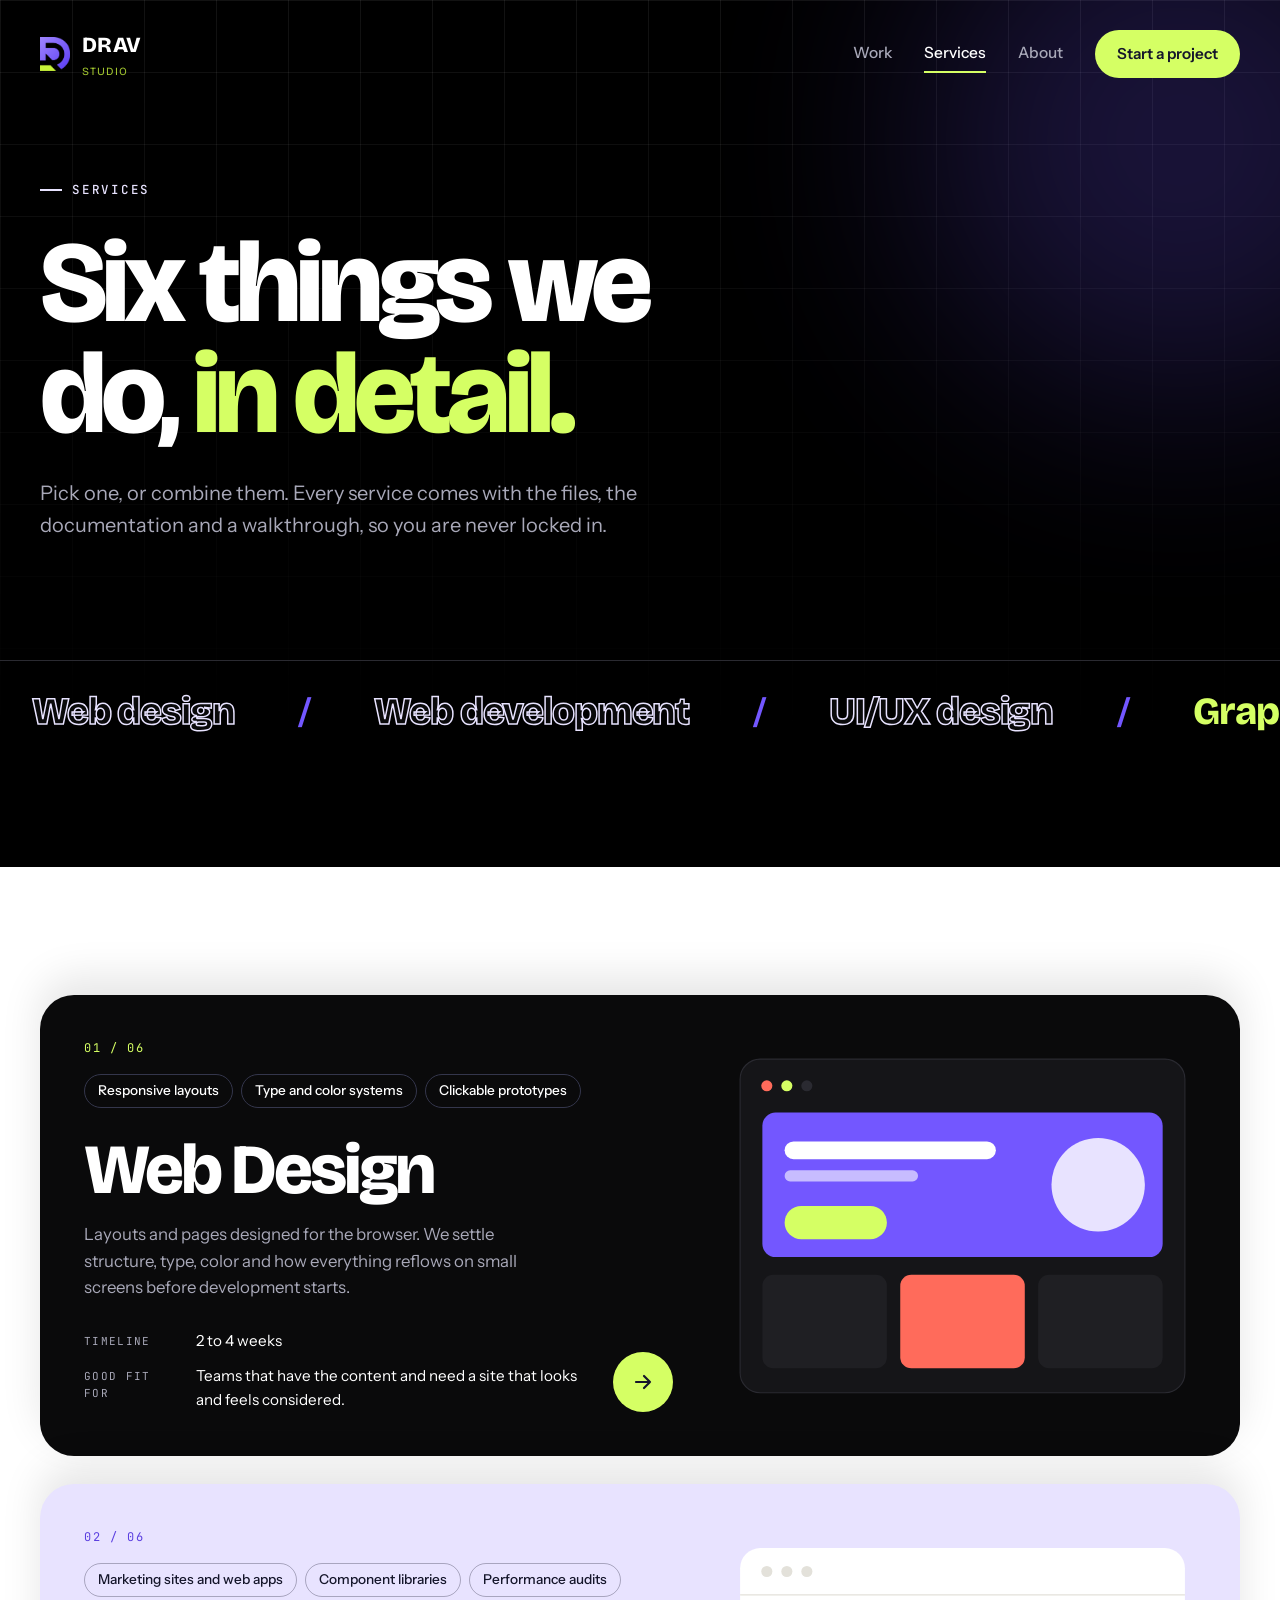
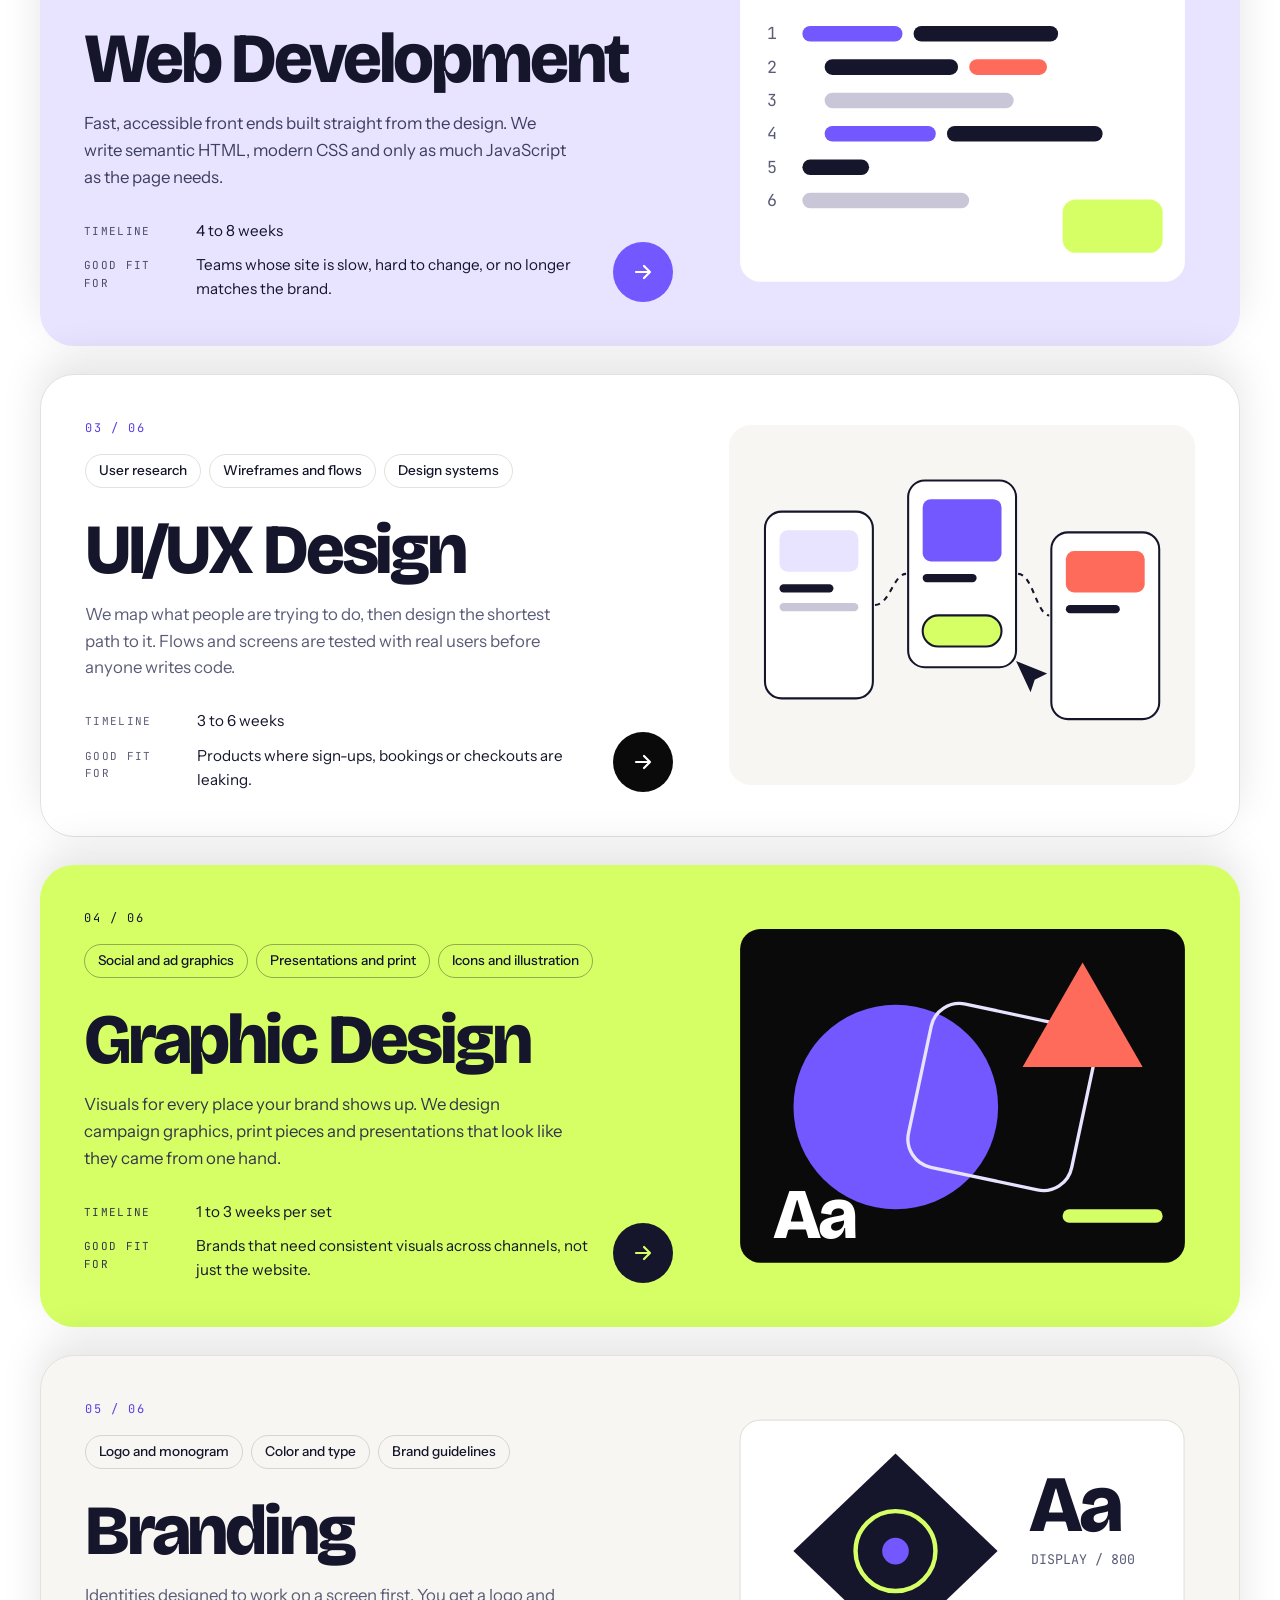
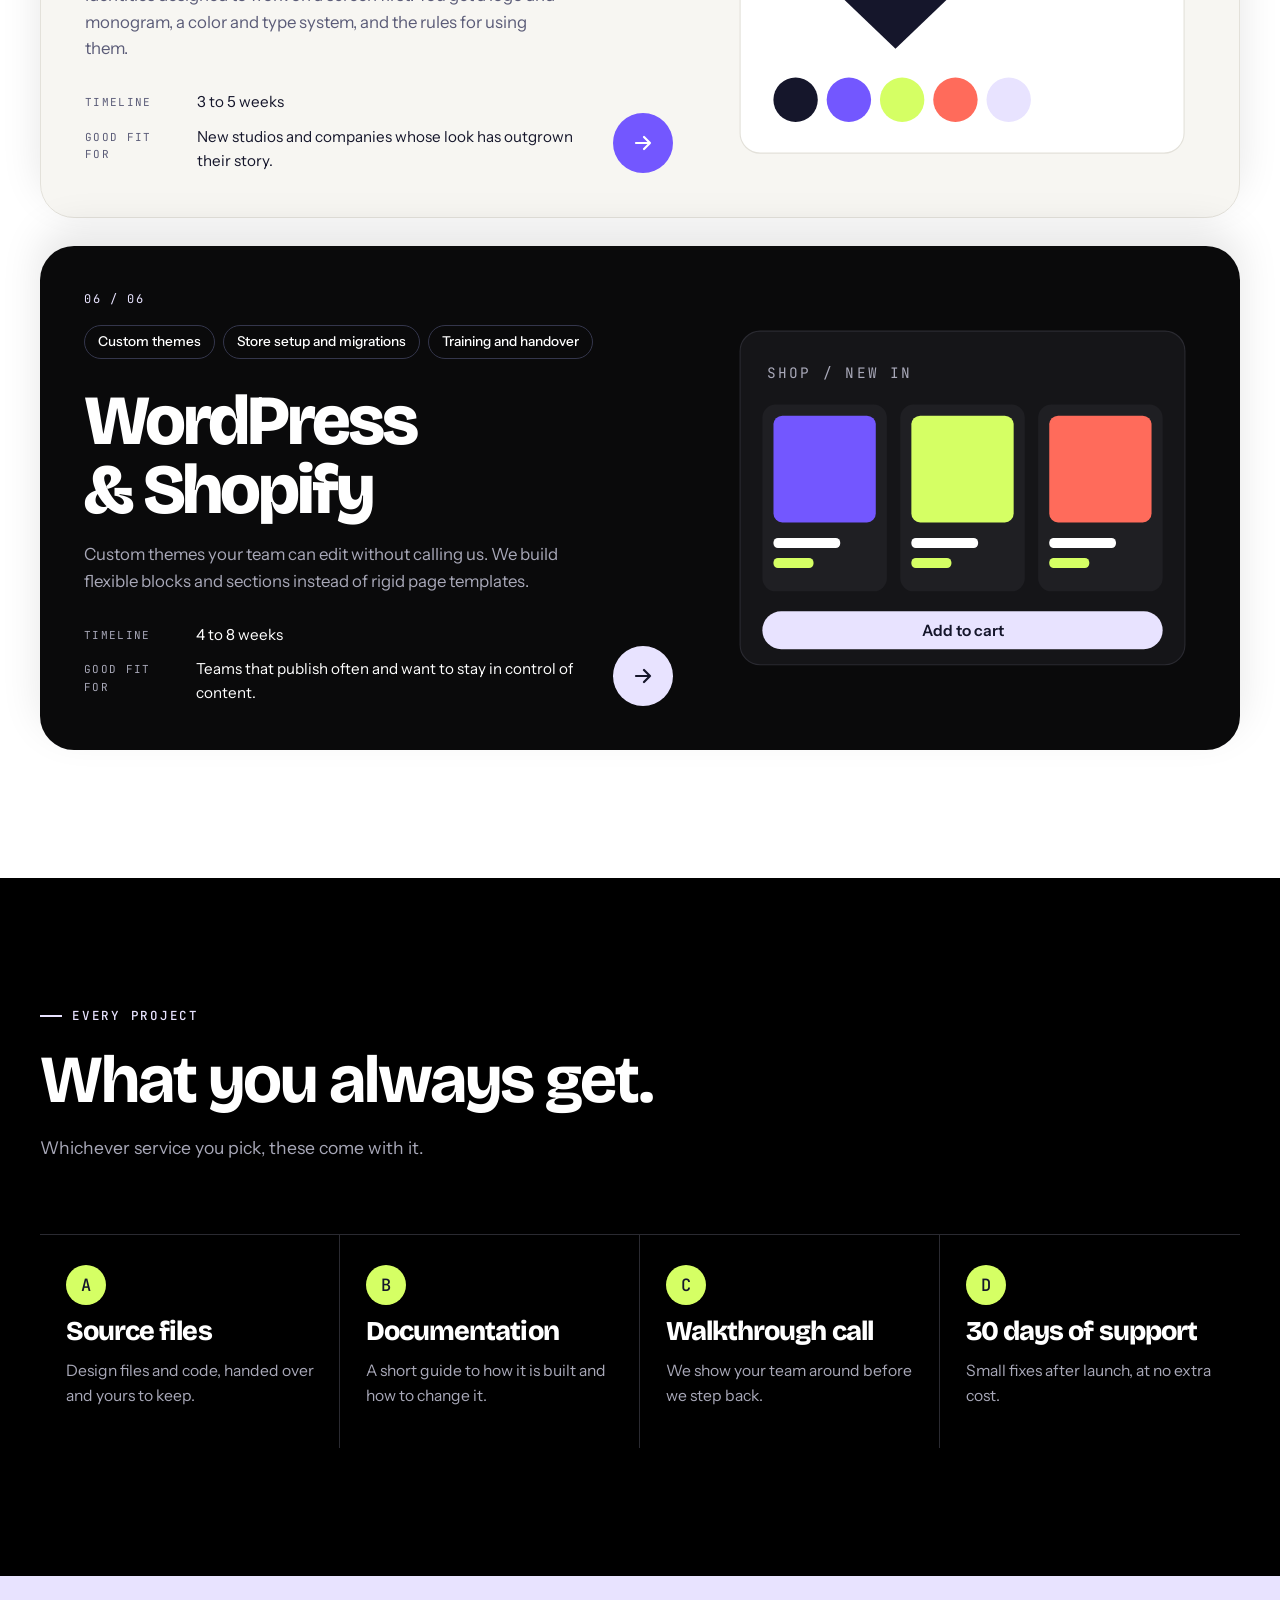
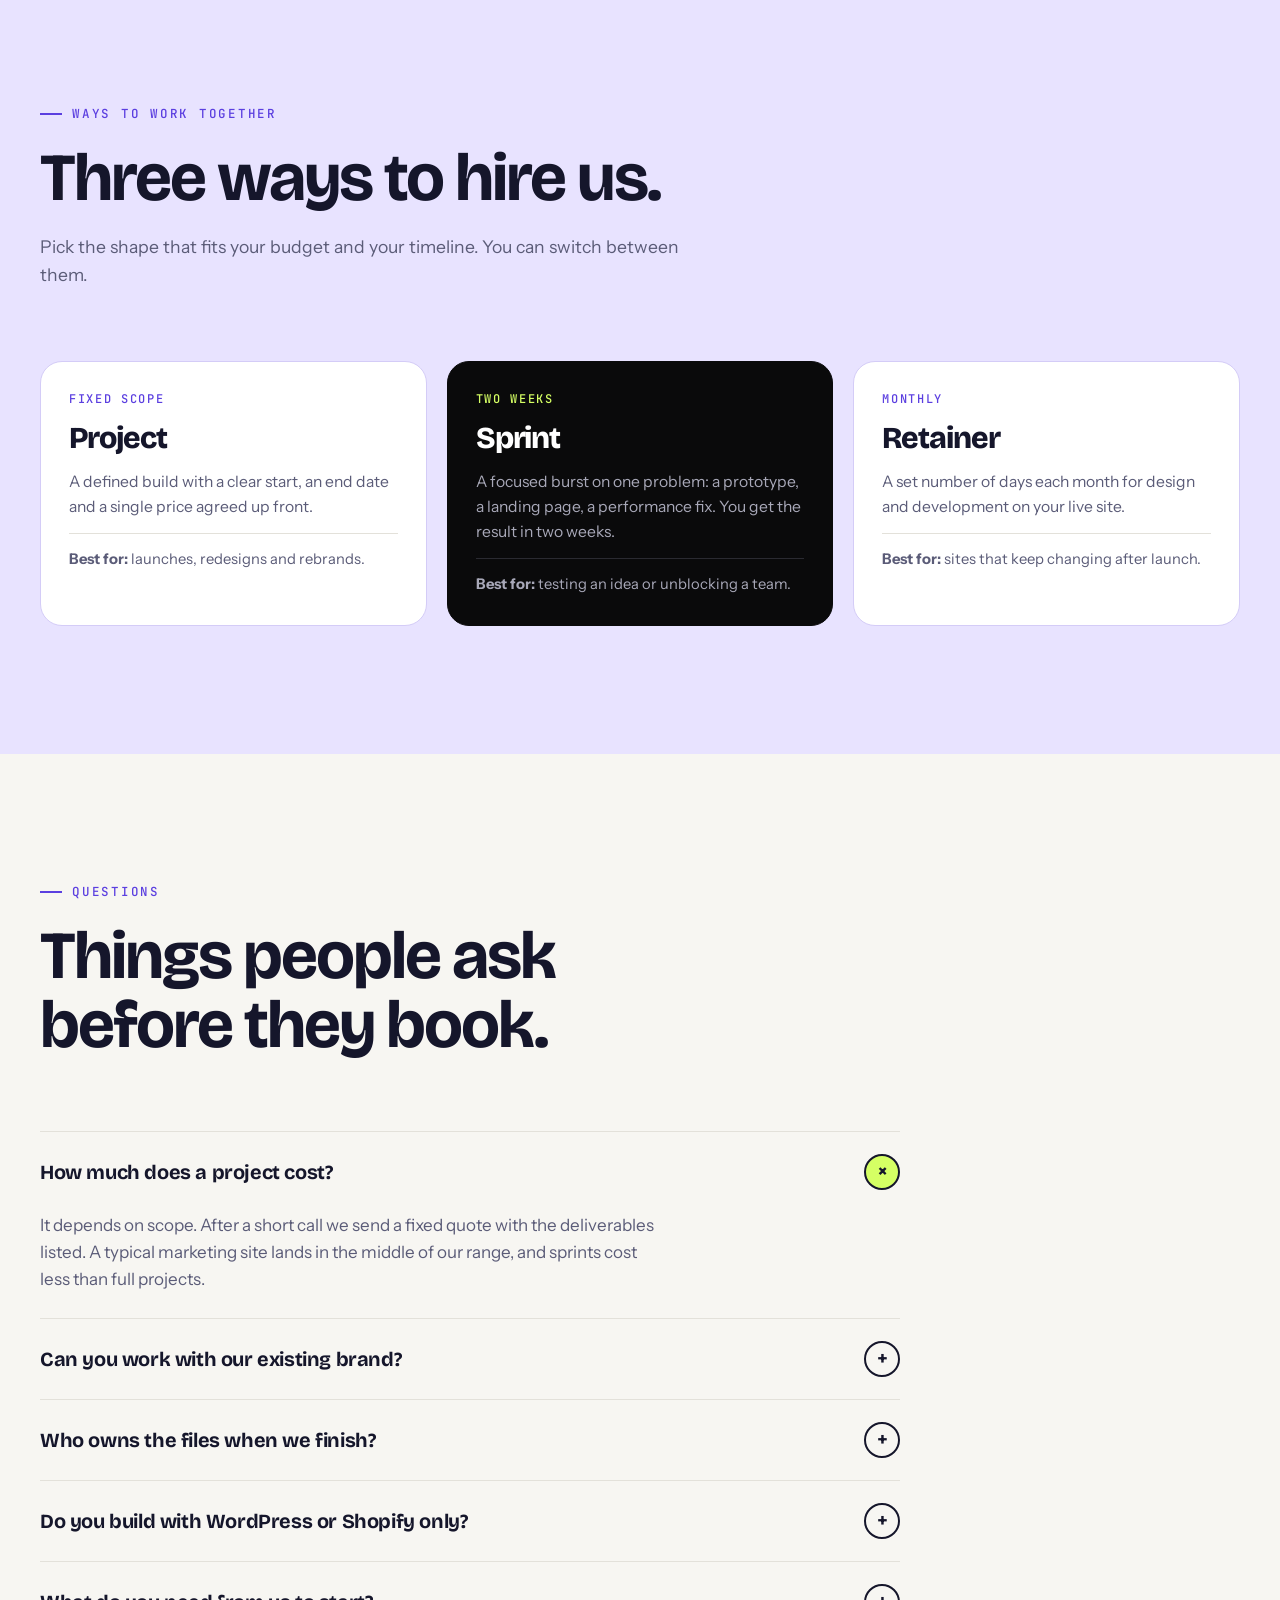
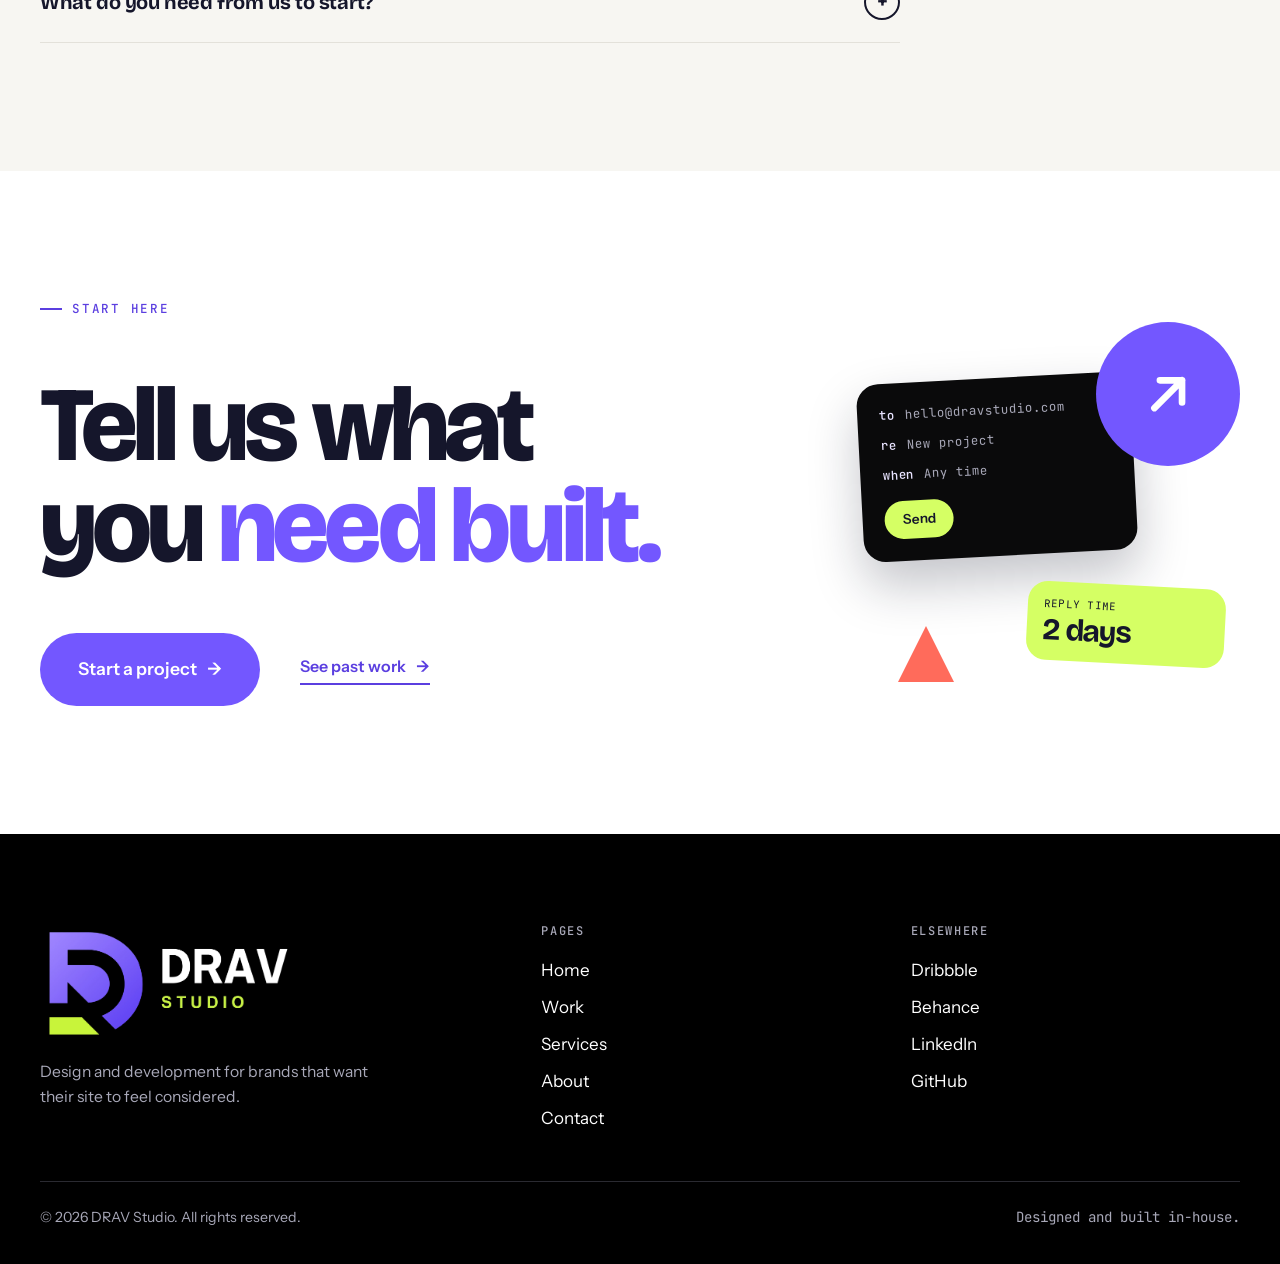
==== services.html @ df27c9cd "Add files via upload" ====
<!doctype html>
<html lang="en">
  <head>
    <meta charset="utf8" />
    <meta
      name="viewport"
      content="width=device-width,initial-scale=1,viewport-fit=cover"
    />
    <meta
      name="title"
      content="DRAV Studio | Web Development, UI/UX & Branding"
    />
    <meta
      name="description"
      content="DRAV Studio creates modern websites, intuitive UI/UX designs, and distinctive brand identities. Design with direction. Built with purpose."
    />
    <meta
      name="keywords"
      content="DRAV Studio, web development, website design, UI UX design, branding, web design studio, digital agency India, WordPress development, Shopify development"
    />
    <meta name="author" content="DRAV Studio" />
    <meta name="robots" content="index, follow" />
    <meta name="language" content="English" />
    <meta property="og:type" content="website" />
    <meta property="og:site_name" content="DRAV Studio" />
    <meta property="og:title" content="DRAV Studio | Design with Direction" />
    <meta
      property="og:description"
      content="We build modern digital experiences through web development, UI/UX design, and branding."
    />
    <title>DRAV Studio Services</title>
    <link rel="preconnect" href="https://fonts.googleapis.com" />
    <link rel="preconnect" href="https://fonts.gstatic.com" crossorigin />
    <link
      rel="stylesheet"
      href="https://fonts.googleapis.com/css2?family=Bricolage+Grotesque:opsz,wght@12..96,500..800&family=Instrument+Sans:wght@400;500;600&family=JetBrains+Mono:wght@400;500&display=swap"
    />
    <link rel="stylesheet" href="assets/css/base.css" />
    <link rel="stylesheet" href="assets/css/services.css" />
    <script src="assets/js/boot.js"></script>
  </head>
  <body>
    <header class="band hero page-hero theme-dark" id="top">
      <div class="wrap">
        <nav class="nav" aria-label="Main">
             <a class="wordmark" href="index.html" aria-label="DRAV Studio home">
           <img src="assets/images/drav-logo-main.webp" alt="logo" class="header-logo">
            <span>DRAV <small>Studio</small></span>
          </a>
          <button
            class="menu-btn"
            type="button"
            aria-expanded="false"
            aria-controls="navlinks"
            aria-label="Menu"
          >
            <span></span><span></span>
          </button>
          <div class="nav-links" id="navlinks">
            <a href="work.html">Work</a>
            <a href="services.html" aria-current="page">Services</a>
            <a href="about.html">About</a>
            <a class="btn btn-lime btn-sm" href="contact.html"
              >Start a project</a
            >
          </div>
        </nav>

        <div class="ph-grid">
          <span class="eyebrow">Services</span>
          <h1 class="display">Six things we do, <em>in detail.</em></h1>
          <p class="lead">
            Pick one, or combine them. Every service comes with the files, the
            documentation and a walkthrough, so you are never locked in.
          </p>
        </div>
      </div>
      <div class="marquee" aria-hidden="true">
        <div class="marquee-track">
          <span>Web design</span><span class="sl">/</span
          ><span>Web development</span><span class="sl">/</span
          ><span>UI/UX design</span><span class="sl">/</span
          ><span class="f">Graphic design</span><span class="sl">/</span
          ><span>Branding</span><span class="sl">/</span
          ><span>WordPress &amp; Shopify</span><span class="sl">/</span
          ><span>Web design</span><span class="sl">/</span
          ><span>Web development</span><span class="sl">/</span
          ><span>UI/UX design</span><span class="sl">/</span
          ><span class="f">Graphic design</span><span class="sl">/</span
          ><span>Branding</span><span class="sl">/</span
          ><span>WordPress &amp; Shopify</span><span class="sl">/</span
          ><span>Web design</span><span class="sl">/</span
          ><span>Web development</span><span class="sl">/</span
          ><span>UI/UX design</span><span class="sl">/</span
          ><span class="f">Graphic design</span><span class="sl">/</span
          ><span>Branding</span><span class="sl">/</span
          ><span>WordPress &amp; Shopify</span><span class="sl">/</span
          ><span>Web design</span><span class="sl">/</span
          ><span>Web development</span><span class="sl">/</span
          ><span>UI/UX design</span><span class="sl">/</span
          ><span class="f">Graphic design</span><span class="sl">/</span
          ><span>Branding</span><span class="sl">/</span
          ><span>WordPress &amp; Shopify</span><span class="sl">/</span>
        </div>
      </div>
    </header>

    <main>
      <section class="band theme-white" aria-label="Services in detail">
        <div class="wrap">
          <div class="st-wrap">
            <article class="st st-1" id="s1">
              <div class="st-text">
                <div class="st-top">
                  <span class="st-n mono">01 / 06</span>
                  <ul class="st-chips">
                    <li>Responsive layouts</li>
                    <li>Type and color systems</li>
                    <li>Clickable prototypes</li>
                  </ul>
                </div>
                <div class="st-mid">
                  <h2 class="display">Web Design</h2>
                  <p class="st-desc">
                    Layouts and pages designed for the browser. We settle
                    structure, type, color and how everything reflows on small
                    screens before development starts.
                  </p>
                </div>
                <div class="st-bot">
                  <dl class="st-meta">
                    <div>
                      <dt class="mono">Timeline</dt>
                      <dd>2 to 4 weeks</dd>
                    </div>
                    <div>
                      <dt class="mono">Good fit for</dt>
                      <dd>
                        Teams that have the content and need a site that looks
                        and feels considered.
                      </dd>
                    </div>
                  </dl>
                  <a
                    class="st-go"
                    href="contact.html"
                    aria-label="Discuss Web Design"
                    ><svg
                      viewBox="0 0 24 24"
                      fill="none"
                      stroke="currentColor"
                      stroke-width="2.2"
                      stroke-linecap="round"
                      stroke-linejoin="round"
                      aria-hidden="true"
                    >
                      <path d="M5 12h14M13 6l6 6-6 6" /></svg></a>
                </div>
              </div>
              <div class="st-vis">
                <svg viewBox="0 0 420 320" aria-hidden="true">
                  <rect
                    x="10"
                    y="10"
                    width="400"
                    height="300"
                    rx="18"
                    fill="#151518"
                    stroke="#2A2A31"
                  />
                  <circle cx="34" cy="34" r="5" fill="#FF6B5B" />
                  <circle cx="52" cy="34" r="5" fill="#D5FF64" />
                  <circle cx="70" cy="34" r="5" fill="#2A2A31" />
                  <rect
                    x="30"
                    y="58"
                    width="360"
                    height="130"
                    rx="12"
                    fill="#7357FF"
                  />
                  <rect
                    x="50"
                    y="84"
                    width="190"
                    height="16"
                    rx="8"
                    fill="#FFFFFF"
                  />
                  <rect
                    x="50"
                    y="110"
                    width="120"
                    height="10"
                    rx="5"
                    fill="#FFFFFF"
                    opacity=".6"
                  />
                  <rect
                    x="50"
                    y="142"
                    width="92"
                    height="30"
                    rx="15"
                    fill="#D5FF64"
                  />
                  <circle cx="332" cy="123" r="42" fill="#E8E3FF" />
                  <rect
                    x="30"
                    y="204"
                    width="112"
                    height="84"
                    rx="10"
                    fill="#1F1F23"
                  />
                  <rect
                    x="154"
                    y="204"
                    width="112"
                    height="84"
                    rx="10"
                    fill="#FF6B5B"
                  />
                  <rect
                    x="278"
                    y="204"
                    width="112"
                    height="84"
                    rx="10"
                    fill="#1F1F23"
                  />
                </svg>
              </div>
            </article>
            <article class="st st-2" id="s2">
              <div class="st-text">
                <div class="st-top">
                  <span class="st-n mono">02 / 06</span>
                  <ul class="st-chips">
                    <li>Marketing sites and web apps</li>
                    <li>Component libraries</li>
                    <li>Performance audits</li>
                  </ul>
                </div>
                <div class="st-mid">
                  <h2 class="display">Web Development</h2>
                  <p class="st-desc">
                    Fast, accessible front ends built straight from the design.
                    We write semantic HTML, modern CSS and only as much
                    JavaScript as the page needs.
                  </p>
                </div>
                <div class="st-bot">
                  <dl class="st-meta">
                    <div>
                      <dt class="mono">Timeline</dt>
                      <dd>4 to 8 weeks</dd>
                    </div>
                    <div>
                      <dt class="mono">Good fit for</dt>
                      <dd>
                        Teams whose site is slow, hard to change, or no longer
                        matches the brand.
                      </dd>
                    </div>
                  </dl>
                  <a
                    class="st-go"
                    href="contact.html"
                    aria-label="Discuss Web Development"
                    ><svg
                      viewBox="0 0 24 24"
                      fill="none"
                      stroke="currentColor"
                      stroke-width="2.2"
                      stroke-linecap="round"
                      stroke-linejoin="round"
                      aria-hidden="true"
                    >
                      <path d="M5 12h14M13 6l6 6-6 6" /></svg></a>
                </div>
              </div>
              <div class="st-vis">
                <svg viewBox="0 0 420 320" aria-hidden="true">
                  <rect
                    x="10"
                    y="10"
                    width="400"
                    height="300"
                    rx="18"
                    fill="#FFFFFF"
                  />
                  <path d="M10 52h400" stroke="#E3E1DA" />
                  <circle cx="34" cy="31" r="5" fill="#E3E1DA" />
                  <circle cx="52" cy="31" r="5" fill="#E3E1DA" />
                  <circle cx="70" cy="31" r="5" fill="#E3E1DA" />
                  <g
                    font-family="JetBrains Mono, monospace"
                    font-size="15"
                    fill="#5B5C78"
                  >
                    <text x="34" y="92">1</text>
                    <text x="34" y="122">2</text>
                    <text x="34" y="152">3</text>
                    <text x="34" y="182">4</text>
                    <text x="34" y="212">5</text>
                    <text x="34" y="242">6</text>
                  </g>
                  <rect
                    x="66"
                    y="80"
                    width="90"
                    height="14"
                    rx="7"
                    fill="#7357FF"
                  />
                  <rect
                    x="166"
                    y="80"
                    width="130"
                    height="14"
                    rx="7"
                    fill="#15162B"
                  />
                  <rect
                    x="86"
                    y="110"
                    width="120"
                    height="14"
                    rx="7"
                    fill="#15162B"
                  />
                  <rect
                    x="216"
                    y="110"
                    width="70"
                    height="14"
                    rx="7"
                    fill="#FF6B5B"
                  />
                  <rect
                    x="86"
                    y="140"
                    width="170"
                    height="14"
                    rx="7"
                    fill="#C9C6D8"
                  />
                  <rect
                    x="86"
                    y="170"
                    width="100"
                    height="14"
                    rx="7"
                    fill="#7357FF"
                  />
                  <rect
                    x="196"
                    y="170"
                    width="140"
                    height="14"
                    rx="7"
                    fill="#15162B"
                  />
                  <rect
                    x="66"
                    y="200"
                    width="60"
                    height="14"
                    rx="7"
                    fill="#15162B"
                  />
                  <rect
                    x="66"
                    y="230"
                    width="150"
                    height="14"
                    rx="7"
                    fill="#C9C6D8"
                  />
                  <rect
                    x="300"
                    y="236"
                    width="90"
                    height="48"
                    rx="12"
                    fill="#D5FF64"
                  />
                </svg>
              </div>
            </article>
            <article class="st st-3" id="s3">
              <div class="st-text">
                <div class="st-top">
                  <span class="st-n mono">03 / 06</span>
                  <ul class="st-chips">
                    <li>User research</li>
                    <li>Wireframes and flows</li>
                    <li>Design systems</li>
                  </ul>
                </div>
                <div class="st-mid">
                  <h2 class="display">UI/UX Design</h2>
                  <p class="st-desc">
                    We map what people are trying to do, then design the
                    shortest path to it. Flows and screens are tested with real
                    users before anyone writes code.
                  </p>
                </div>
                <div class="st-bot">
                  <dl class="st-meta">
                    <div>
                      <dt class="mono">Timeline</dt>
                      <dd>3 to 6 weeks</dd>
                    </div>
                    <div>
                      <dt class="mono">Good fit for</dt>
                      <dd>
                        Products where sign-ups, bookings or checkouts are
                        leaking.
                      </dd>
                    </div>
                  </dl>
                  <a
                    class="st-go"
                    href="contact.html"
                    aria-label="Discuss UI/UX Design"
                    ><svg
                      viewBox="0 0 24 24"
                      fill="none"
                      stroke="currentColor"
                      stroke-width="2.2"
                      stroke-linecap="round"
                      stroke-linejoin="round"
                      aria-hidden="true"
                    >
                      <path d="M5 12h14M13 6l6 6-6 6" /></svg></a>
                </div>
              </div>
              <div class="st-vis">
                <svg viewBox="0 0 420 320" aria-hidden="true">
                  <g fill="#FFFFFF" stroke="#15162B" stroke-width="2">
                    <rect x="20" y="70" width="104" height="180" rx="16" />
                    <rect x="158" y="40" width="104" height="180" rx="16" />
                    <rect x="296" y="90" width="104" height="180" rx="16" />
                  </g>
                  <rect
                    x="34"
                    y="88"
                    width="76"
                    height="40"
                    rx="8"
                    fill="#E8E3FF"
                  />
                  <rect
                    x="34"
                    y="140"
                    width="52"
                    height="8"
                    rx="4"
                    fill="#15162B"
                  />
                  <rect
                    x="34"
                    y="158"
                    width="76"
                    height="8"
                    rx="4"
                    fill="#C9C6D8"
                  />
                  <rect
                    x="172"
                    y="58"
                    width="76"
                    height="60"
                    rx="8"
                    fill="#7357FF"
                  />
                  <rect
                    x="172"
                    y="130"
                    width="52"
                    height="8"
                    rx="4"
                    fill="#15162B"
                  />
                  <rect
                    x="172"
                    y="170"
                    width="76"
                    height="30"
                    rx="15"
                    fill="#D5FF64"
                    stroke="#15162B"
                    stroke-width="2"
                  />
                  <rect
                    x="310"
                    y="108"
                    width="76"
                    height="40"
                    rx="8"
                    fill="#FF6B5B"
                  />
                  <rect
                    x="310"
                    y="160"
                    width="52"
                    height="8"
                    rx="4"
                    fill="#15162B"
                  />
                  <path
                    d="M126 160c14 0 18-30 30-30M264 130c14 0 18 40 30 40"
                    stroke="#15162B"
                    stroke-width="2"
                    fill="none"
                    stroke-dasharray="5 5"
                  />
                  <path d="M262 214l30 12-12 6-4 12z" fill="#15162B" />
                </svg>
              </div>
            </article>
            <article class="st st-4" id="s4">
              <div class="st-text">
                <div class="st-top">
                  <span class="st-n mono">04 / 06</span>
                  <ul class="st-chips">
                    <li>Social and ad graphics</li>
                    <li>Presentations and print</li>
                    <li>Icons and illustration</li>
                  </ul>
                </div>
                <div class="st-mid">
                  <h2 class="display">Graphic Design</h2>
                  <p class="st-desc">
                    Visuals for every place your brand shows up. We design
                    campaign graphics, print pieces and presentations that look
                    like they came from one hand.
                  </p>
                </div>
                <div class="st-bot">
                  <dl class="st-meta">
                    <div>
                      <dt class="mono">Timeline</dt>
                      <dd>1 to 3 weeks per set</dd>
                    </div>
                    <div>
                      <dt class="mono">Good fit for</dt>
                      <dd>
                        Brands that need consistent visuals across channels, not
                        just the website.
                      </dd>
                    </div>
                  </dl>
                  <a
                    class="st-go"
                    href="contact.html"
                    aria-label="Discuss Graphic Design"
                    ><svg
                      viewBox="0 0 24 24"
                      fill="none"
                      stroke="currentColor"
                      stroke-width="2.2"
                      stroke-linecap="round"
                      stroke-linejoin="round"
                      aria-hidden="true"
                    >
                      <path d="M5 12h14M13 6l6 6-6 6" /></svg></a>
                </div>
              </div>
              <div class="st-vis">
                <svg viewBox="0 0 420 320" aria-hidden="true">
                  <rect
                    x="10"
                    y="10"
                    width="400"
                    height="300"
                    rx="18"
                    fill="#0A0A0B"
                  />
                  <circle cx="150" cy="170" r="92" fill="#7357FF" />
                  <rect
                    x="170"
                    y="86"
                    width="150"
                    height="150"
                    rx="26"
                    fill="none"
                    stroke="#E8E3FF"
                    stroke-width="3"
                    transform="rotate(12 245 161)"
                  />
                  <path d="M318 40l54 94h-108z" fill="#FF6B5B" />
                  <text
                    x="40"
                    y="288"
                    font-family="Bricolage Grotesque, sans-serif"
                    font-weight="800"
                    font-size="64"
                    fill="#FFFFFF"
                    letter-spacing="-3"
                  >
                    Aa
                  </text>
                  <rect
                    x="300"
                    y="262"
                    width="90"
                    height="12"
                    rx="6"
                    fill="#D5FF64"
                  />
                </svg>
              </div>
            </article>
            <article class="st st-5" id="s5">
              <div class="st-text">
                <div class="st-top">
                  <span class="st-n mono">05 / 06</span>
                  <ul class="st-chips">
                    <li>Logo and monogram</li>
                    <li>Color and type</li>
                    <li>Brand guidelines</li>
                  </ul>
                </div>
                <div class="st-mid">
                  <h2 class="display">Branding</h2>
                  <p class="st-desc">
                    Identities designed to work on a screen first. You get a
                    logo and monogram, a color and type system, and the rules
                    for using them.
                  </p>
                </div>
                <div class="st-bot">
                  <dl class="st-meta">
                    <div>
                      <dt class="mono">Timeline</dt>
                      <dd>3 to 5 weeks</dd>
                    </div>
                    <div>
                      <dt class="mono">Good fit for</dt>
                      <dd>
                        New studios and companies whose look has outgrown their
                        story.
                      </dd>
                    </div>
                  </dl>
                  <a
                    class="st-go"
                    href="contact.html"
                    aria-label="Discuss Branding"
                    ><svg
                      viewBox="0 0 24 24"
                      fill="none"
                      stroke="currentColor"
                      stroke-width="2.2"
                      stroke-linecap="round"
                      stroke-linejoin="round"
                      aria-hidden="true"
                    >
                      <path d="M5 12h14M13 6l6 6-6 6" /></svg></a>
                </div>
              </div>
              <div class="st-vis">
                <svg viewBox="0 0 420 320" aria-hidden="true">
                  <rect
                    x="10"
                    y="10"
                    width="400"
                    height="300"
                    rx="18"
                    fill="#FFFFFF"
                    stroke="#E3E1DA"
                  />
                  <path d="M150 40l92 88-92 88-92-88z" fill="#15162B" />
                  <circle
                    cx="150"
                    cy="128"
                    r="36"
                    fill="none"
                    stroke="#D5FF64"
                    stroke-width="4"
                  />
                  <circle cx="150" cy="128" r="12" fill="#7357FF" />
                  <text
                    x="270"
                    y="110"
                    font-family="Bricolage Grotesque, sans-serif"
                    font-weight="800"
                    font-size="72"
                    fill="#15162B"
                    letter-spacing="-3"
                  >
                    Aa
                  </text>
                  <text
                    x="272"
                    y="140"
                    font-family="JetBrains Mono, monospace"
                    font-size="12"
                    fill="#5B5C78"
                  >
                    DISPLAY / 800
                  </text>
                  <g>
                    <circle cx="60" cy="262" r="20" fill="#15162B" />
                    <circle cx="108" cy="262" r="20" fill="#7357FF" />
                    <circle cx="156" cy="262" r="20" fill="#D5FF64" />
                    <circle cx="204" cy="262" r="20" fill="#FF6B5B" />
                    <circle cx="252" cy="262" r="20" fill="#E8E3FF" />
                  </g>
                </svg>
              </div>
            </article>
            <article class="st st-6" id="s6">
              <div class="st-text">
                <div class="st-top">
                  <span class="st-n mono">06 / 06</span>
                  <ul class="st-chips">
                    <li>Custom themes</li>
                    <li>Store setup and migrations</li>
                    <li>Training and handover</li>
                  </ul>
                </div>
                <div class="st-mid">
                  <h2 class="display">WordPress &amp; Shopify</h2>
                  <p class="st-desc">
                    Custom themes your team can edit without calling us. We
                    build flexible blocks and sections instead of rigid page
                    templates.
                  </p>
                </div>
                <div class="st-bot">
                  <dl class="st-meta">
                    <div>
                      <dt class="mono">Timeline</dt>
                      <dd>4 to 8 weeks</dd>
                    </div>
                    <div>
                      <dt class="mono">Good fit for</dt>
                      <dd>
                        Teams that publish often and want to stay in control of
                        content.
                      </dd>
                    </div>
                  </dl>
                  <a
                    class="st-go"
                    href="contact.html"
                    aria-label="Discuss WordPress and Shopify"
                    ><svg
                      viewBox="0 0 24 24"
                      fill="none"
                      stroke="currentColor"
                      stroke-width="2.2"
                      stroke-linecap="round"
                      stroke-linejoin="round"
                      aria-hidden="true"
                    >
                      <path d="M5 12h14M13 6l6 6-6 6" /></svg></a>
                </div>
              </div>
              <div class="st-vis">
                <svg viewBox="0 0 420 320" aria-hidden="true">
                  <rect
                    x="10"
                    y="10"
                    width="400"
                    height="300"
                    rx="18"
                    fill="#151518"
                    stroke="#2A2A31"
                  />
                  <text
                    x="34"
                    y="52"
                    font-family="JetBrains Mono, monospace"
                    font-size="13"
                    fill="#A8A8B8"
                    letter-spacing="2"
                  >
                    SHOP / NEW IN
                  </text>
                  <g>
                    <rect
                      x="30"
                      y="76"
                      width="112"
                      height="168"
                      rx="12"
                      fill="#1F1F23"
                    />
                    <rect
                      x="40"
                      y="86"
                      width="92"
                      height="96"
                      rx="8"
                      fill="#7357FF"
                    />
                    <rect
                      x="40"
                      y="196"
                      width="60"
                      height="9"
                      rx="4"
                      fill="#FFFFFF"
                    />
                    <rect
                      x="40"
                      y="214"
                      width="36"
                      height="9"
                      rx="4"
                      fill="#D5FF64"
                    />
                    <rect
                      x="154"
                      y="76"
                      width="112"
                      height="168"
                      rx="12"
                      fill="#1F1F23"
                    />
                    <rect
                      x="164"
                      y="86"
                      width="92"
                      height="96"
                      rx="8"
                      fill="#D5FF64"
                    />
                    <rect
                      x="164"
                      y="196"
                      width="60"
                      height="9"
                      rx="4"
                      fill="#FFFFFF"
                    />
                    <rect
                      x="164"
                      y="214"
                      width="36"
                      height="9"
                      rx="4"
                      fill="#D5FF64"
                    />
                    <rect
                      x="278"
                      y="76"
                      width="112"
                      height="168"
                      rx="12"
                      fill="#1F1F23"
                    />
                    <rect
                      x="288"
                      y="86"
                      width="92"
                      height="96"
                      rx="8"
                      fill="#FF6B5B"
                    />
                    <rect
                      x="288"
                      y="196"
                      width="60"
                      height="9"
                      rx="4"
                      fill="#FFFFFF"
                    />
                    <rect
                      x="288"
                      y="214"
                      width="36"
                      height="9"
                      rx="4"
                      fill="#D5FF64"
                    />
                  </g>
                  <rect
                    x="30"
                    y="262"
                    width="360"
                    height="34"
                    rx="17"
                    fill="#E8E3FF"
                  />
                  <text
                    x="210"
                    y="284"
                    text-anchor="middle"
                    font-family="Instrument Sans, sans-serif"
                    font-weight="600"
                    font-size="14"
                    fill="#15162B"
                  >
                    Add to cart
                  </text>
                </svg>
              </div>
            </article>
          </div>
        </div>
      </section>

      <section class="band theme-dark" aria-labelledby="incl-title">
        <div class="wrap">
          <div class="section-head">
            <span class="eyebrow">Every project</span>
            <h2 class="display" id="incl-title">What you always get.</h2>
            <p class="lede-dark">
              Whichever service you pick, these come with it.
            </p>
          </div>
          <ul class="incl">
            <li>
              <span class="n mono">A</span>
              <h3 class="display">Source files</h3>
              <p>Design files and code, handed over and yours to keep.</p>
            </li>
            <li>
              <span class="n mono">B</span>
              <h3 class="display">Documentation</h3>
              <p>A short guide to how it is built and how to change it.</p>
            </li>
            <li>
              <span class="n mono">C</span>
              <h3 class="display">Walkthrough call</h3>
              <p>We show your team around before we step back.</p>
            </li>
            <li>
              <span class="n mono">D</span>
              <h3 class="display">30 days of support</h3>
              <p>Small fixes after launch, at no extra cost.</p>
            </li>
          </ul>
        </div>
      </section>

      <section class="band theme-lavender" aria-labelledby="models-title">
        <div class="wrap">
          <div class="section-head">
            <span class="eyebrow">Ways to work together</span>
            <h2 class="display" id="models-title">Three ways to hire us.</h2>
            <p class="lede-light">
              Pick the shape that fits your budget and your timeline. You can
              switch between them.
            </p>
          </div>
          <div class="models">
            <article class="model">
              <span class="tagline mono">Fixed scope</span>
              <h3 class="display">Project</h3>
              <p>
                A defined build with a clear start, an end date and a single
                price agreed up front.
              </p>
              <p class="fit">
                <strong>Best for:</strong> launches, redesigns and rebrands.
              </p>
            </article>
            <article class="model dark">
              <span class="tagline mono">Two weeks</span>
              <h3 class="display">Sprint</h3>
              <p>
                A focused burst on one problem: a prototype, a landing page, a
                performance fix. You get the result in two weeks.
              </p>
              <p class="fit">
                <strong>Best for:</strong> testing an idea or unblocking a team.
              </p>
            </article>
            <article class="model">
              <span class="tagline mono">Monthly</span>
              <h3 class="display">Retainer</h3>
              <p>
                A set number of days each month for design and development on
                your live site.
              </p>
              <p class="fit">
                <strong>Best for:</strong> sites that keep changing after
                launch.
              </p>
            </article>
          </div>
        </div>
      </section>

      <section class="band theme-offwhite" aria-labelledby="faq-title">
        <div class="wrap">
          <div class="section-head">
            <span class="eyebrow">Questions</span>
            <h2 class="display" id="faq-title">
              Things people ask before they book.
            </h2>
          </div>
          <div class="faq">
            <details open>
              <summary>How much does a project cost?</summary>
              <p>
                It depends on scope. After a short call we send a fixed quote
                with the deliverables listed. A typical marketing site lands in
                the middle of our range, and sprints cost less than full
                projects.
              </p>
            </details>
            <details>
              <summary>Can you work with our existing brand?</summary>
              <p>
                Yes. We start by auditing your current identity and keep what
                works. If parts of it do not hold up on a screen, we tell you
                which ones and why.
              </p>
            </details>
            <details>
              <summary>Who owns the files when we finish?</summary>
              <p>
                You do. We hand over the design files, the code and the
                documentation, and walk your team through them.
              </p>
            </details>
            <details>
              <summary>Do you build with WordPress or Shopify only?</summary>
              <p>
                No. Those are two platforms we know well, and we also build
                custom sites and web apps. We recommend whichever tool your team
                can actually run after launch.
              </p>
            </details>
            <details>
              <summary>What do you need from us to start?</summary>
              <p>
                A short brief, access to any current site, and one person who
                can make decisions. We handle the rest of the setup in the first
                week.
              </p>
            </details>
          </div>
        </div>
      </section>

      <section class="band theme-white contact" aria-labelledby="svc-cta">
        <div class="wrap">
          <div class="contact-inner">
            <div class="contact-copy">
              <span class="eyebrow">Start here</span>
              <h2 class="display" id="svc-cta">
                Tell us what you <span>need built.</span>
              </h2>
              <div class="contact-row">
                <a class="btn btn-violet" href="contact.html"
                  >Start a project
                  <span class="arrow" aria-hidden="true">→</span></a
                >
                <a class="more" href="work.html"
                  >See past work <span aria-hidden="true">→</span></a
                >
              </div>
            </div>
            <div class="contact-art" aria-hidden="true">
              <div class="ca-card">
                <div class="row">
                  <b>to</b><span>hello@dravstudio.com</span>
                </div>
                <div class="row"><b>re</b><span>New project</span></div>
                <div class="row"><b>when</b><span>Any time</span></div>
                <span class="send">Send</span>
              </div>
              <div class="ca-orb">
                <svg
                  viewBox="0 0 24 24"
                  fill="none"
                  stroke="currentColor"
                  stroke-width="2.4"
                  stroke-linecap="round"
                  stroke-linejoin="round"
                >
                  <path d="M7 17L17 7M9 7h8v8" />
                </svg>
              </div>
              <div class="ca-time"><small>Reply time</small><b>2 days</b></div>
              <span class="ca-tri"></span>
            </div>
          </div>
        </div>
      </section>
    </main>

    <footer class="band footer theme-dark">
      <div class="wrap">
        <div class="foot-grid">
         <div class="foot-brand">
            <a class="wordmark" href="index.html" aria-label="DRAV Studio, home"
              ><img src="assets/images/drav-logo-full.webp" alt="logo" class="footer-logo"></a>
            <!-- <div class="big-word">DRAV Studio</div> -->
            <p>
              Design and development for brands that want their site to feel
              considered.
            </p>
          </div>
          <nav class="foot-col" aria-label="Footer">
            <h3>Pages</h3>
            <ul>
              <li><a href="index.html">Home</a></li>
              <li><a href="work.html">Work</a></li>
              <li><a href="services.html">Services</a></li>
              <li><a href="about.html">About</a></li>
              <li><a href="contact.html">Contact</a></li>
            </ul>
          </nav>
          <div class="foot-col">
            <h3>Elsewhere</h3>
            <ul>
              <li>
                <a href="https://dribbble.com" rel="noopener">Dribbble</a>
              </li>
              <li>
                <a href="https://www.behance.net" rel="noopener">Behance</a>
              </li>
              <li>
                <a href="https://www.linkedin.com" rel="noopener">LinkedIn</a>
              </li>
              <li><a href="https://github.com" rel="noopener">GitHub</a></li>
            </ul>
          </div>
        </div>
        <div class="foot-base">
          <span>© 2026 DRAV Studio. All rights reserved.</span>
          <span class="mono">Designed and built in-house.</span>
        </div>
      </div>
    </footer>

    <script src="assets/js/script.js" defer></script>
  </body>
</html>
---- assets/css/base.css ----
/* DRAV Studio: shared styles (reset, type, nav, buttons, footer, shared sections, effects) */
/* Layout: alternating true-black and light bands on one 1200px grid. Black = #0A0A0B, raised #151518, border #2A2A31. */
html {
  scroll-behavior: smooth;
  color-scheme: light;
}
:root {
  padding-top: env(safe-area-inset-top, 0px);
  padding-bottom: env(safe-area-inset-bottom, 0px);
}
body {
  margin: 0;
  background: #f7f6f2;
  color: #15162b;
  font-family:
    "Instrument Sans",
    system-ui,
    -apple-system,
    "Segoe UI",
    sans-serif;
  font-size: 17px;
  line-height: 1.6;
  overflow-x: hidden;
}
[hidden] {
  display: none !important;
}
img {
  width: 100%;
}
*,
*::before,
*::after {
  box-sizing: border-box;
}
h1,
h2,
h3,
h4,
p,
ul,
ol,
figure,
dl,
dd {
  margin: 0;
  padding: 0;
}
ul,
ol {
  list-style: none;
}
a {
  color: inherit;
  text-decoration: none;
}
.display {
  font-family: "Bricolage Grotesque", "Helvetica Neue", Arial, sans-serif;
  letter-spacing: -0.03em;
  line-height: 1.02;
  text-wrap: balance;
}
.mono {
  font-family: "JetBrains Mono", ui-monospace, "SF Mono", Menlo, monospace;
}
.wrap {
	width: 100%;
	max-width: 1350px;
	margin: 0 auto;
	padding-left: max(40px, env(safe-area-inset-left, 0px));
	padding-right: max(40px, env(safe-area-inset-right, 0px));
}
.band {
  padding-block: 128px;
  position: relative;
  overflow-x: clip;
}
.theme-dark {
	background: #000;
	color: #ffffff;
}
.theme-white {
  background: #ffffff;
  color: #15162b;
}
.theme-offwhite {
  background: #f7f6f2;
  color: #15162b;
}
.theme-lavender {
  background: #e8e3ff;
  color: #15162b;
}
.eyebrow {
  font-family: "JetBrains Mono", ui-monospace, monospace;
  font-size: 12.5px;
  font-weight: 500;
  letter-spacing: 0.14em;
  text-transform: uppercase;
  display: inline-flex;
  align-items: center;
  gap: 10px;
}
.eyebrow::before {
  content: "";
  width: 22px;
  height: 2px;
  background: currentColor;
}
.theme-dark .eyebrow {
  color: #e8e3ff;
}
.theme-white .eyebrow,
.theme-offwhite .eyebrow,
.theme-lavender .eyebrow {
  color: #5b3fe0;
}
.lede-light {
  color: #5b5c78;
}
.section-head {
  display: flex;
  flex-direction: column;
  gap: 20px;
  max-width: 760px;
  margin-bottom: 72px;
}
.section-head h2 {
  font-size: 4.2rem;
  font-weight: 700;
}
.section-head p {
  font-size: 1.1rem;
  max-width: 56ch;
}
.head-row {
  display: flex;
  justify-content: space-between;
  align-items: end;
  gap: 24px;
  flex-wrap: wrap;
  margin-bottom: 72px;
}
.head-row .section-head {
  margin-bottom: 0;
}
.more {
  display: inline-flex;
  align-items: center;
  gap: 10px;
  font-weight: 600;
  font-size: 1rem;
  border-bottom: 2px solid currentColor;
  padding-bottom: 3px;
  transition: gap 0.18s ease;
}
.more:hover {
  gap: 16px;
}
.theme-white .more,
.theme-offwhite .more,
.theme-lavender .more {
  color: #5b3fe0;
}
.theme-dark .more {
  color: #d5ff64;
}
/* Buttons */
.btn {
  display: inline-flex;
  align-items: center;
  justify-content: center;
  gap: 10px;
  font-family: "Instrument Sans", system-ui, sans-serif;
  font-weight: 600;
  font-size: 1rem;
  padding: 16px 28px;
  border-radius: 999px;
  border: 2px solid transparent;
  transition:
    background-color 0.18s ease,
    transform 0.18s ease,
    border-color 0.18s ease,
    color 0.18s ease;
  cursor: pointer;
}
.btn:active {
  transform: translateY(1px);
}
.btn-violet {
  background: #7357ff;
  color: #ffffff;
}
.btn-violet:hover {
  background: #5f43e6;
}
.btn-lime {
  background: #d5ff64;
  color: #15162b;
}
.btn-lime:hover {
  background: #c4f04a;
}
.btn-ghost-light {
  border-color: #15162b;
  color: #15162b;
  background: transparent;
}
.header-logo {
	max-width: 30px;
	display: block;
}
.btn-ghost-light:hover {
  background: #15162b;
  color: #ffffff;
}
.btn-sm {
  padding: 10px 20px;
  font-size: 0.95rem;
}
.btn .arrow {
  transition: transform 0.18s ease;
}
.btn:hover .arrow {
  transform: translateX(4px);
}
.theme-dark a:focus-visible,
.theme-dark button:focus-visible,
.theme-dark summary:focus-visible {
  outline: 2px solid #d5ff64;
  outline-offset: 3px;
}
.theme-white a:focus-visible,
.theme-offwhite a:focus-visible,
.theme-lavender a:focus-visible,
.theme-white button:focus-visible,
.theme-offwhite button:focus-visible,
.theme-lavender button:focus-visible,
.theme-white summary:focus-visible,
.theme-offwhite summary:focus-visible,
.theme-lavender summary:focus-visible {
  outline: 2px solid #7357ff;
  outline-offset: 3px;
}
/* ===== NAV ===== */
.nav {
  display: flex;
  align-items: center;
  justify-content: space-between;
  gap: 16px;
  padding-block: 28px;
  position: relative;
  z-index: 5;
}
.wordmark {
  display: inline-flex;
  align-items: center;
  gap: 12px;
  font-family: "Bricolage Grotesque", sans-serif;
  font-weight: 800;
  font-size: 1.35rem;
  letter-spacing: 0.02em;
}
.wordmark svg {
  width: 46px;
  height: auto;
  flex: none;
}
.wordmark small {
	font-weight: 400;
	opacity: 0.8;
	font-size: 11px;
	letter-spacing: 1px;
	color: #cbf83b;
	text-transform: uppercase;
	display: block;
}
.nav-links {
  display: flex;
  align-items: center;
  gap: 32px;
  font-weight: 500;
  font-size: 0.97rem;
  color: #a8a8b8;
}
.nav-links a:not(.btn) {
  padding-block: 6px;
  border-bottom: 2px solid transparent;
  transition:
    color 0.15s ease,
    border-color 0.15s ease;
}
.nav-links a:not(.btn):hover {
  color: #ffffff;
}
.nav-links a[aria-current="page"]:not(.btn) {
  color: #ffffff;
  border-bottom-color: #d5ff64;
}
.menu-btn {
  display: none;
  width: 46px;
  height: 46px;
  border-radius: 50%;
  border: 1px solid #2a2a31;
  background: transparent;
  cursor: pointer;
  position: relative;
}
.menu-btn span {
  position: absolute;
  left: 14px;
  right: 14px;
  height: 2px;
  background: #ffffff;
  transition:
    transform 0.2s ease,
    top 0.2s ease;
}
.menu-btn span:nth-child(1) {
  top: 18px;
}
.menu-btn span:nth-child(2) {
  top: 25px;
}
.nav.open .menu-btn span:nth-child(1) {
  top: 22px;
  transform: rotate(45deg);
}
.nav.open .menu-btn span:nth-child(2) {
  top: 22px;
  transform: rotate(-45deg);
}
/* ===== HERO (home) and PAGE HERO ===== */
.hero {
  padding-block: 0 0;
  isolation: isolate;
}
.hero::before {
  content: "";
  position: absolute;
  inset: 0;
  z-index: -1;
  background-image:
    linear-gradient(to right, rgba(255, 255, 255, 0.07) 1px, transparent 1px),
    linear-gradient(to bottom, rgba(255, 255, 255, 0.07) 1px, transparent 1px);
  background-size: 72px 72px;
  -webkit-mask-image: linear-gradient(to bottom, #000 0%, rgba(0, 0, 0, 0) 85%);
  mask-image: linear-gradient(to bottom, #000 0%, rgba(0, 0, 0, 0) 85%);
}
.hero::after {
  content: "";
  position: absolute;
  z-index: -1;
  width: 520px;
  height: 520px;
  border-radius: 50%;
  right: -160px;
  top: -120px;
  background: #7357ff;
  opacity: 0.22;
  filter: blur(110px);
}
.hero h1 {
	font-size: 6rem;
	font-weight: 700;
	line-height: 0.95;
	letter-spacing: -0.045em;
}
.hero h1 em {
  font-style: normal;
  color: #d5ff64;
}
.hero h1 span.v {
  color: #a593ff;
}
.page-hero {
  padding-bottom: 104px;
}
.page-hero .ph-grid {
  display: flex;
  flex-direction: column;
  gap: 28px;
  padding-top: 72px;
  max-width: 1000px;
}
.page-hero h1 {
  font-size: 7.2rem;
  font-weight: 800;
  line-height: 0.96;
  letter-spacing: -0.045em;
}
.page-hero h1 em {
  font-style: normal;
  color: #d5ff64;
}
.page-hero .lead {
  color: #a8a8b8;
  font-size: 1.25rem;
  max-width: 52ch;
}
.marquee {
	overflow: hidden;
	border-top: 1px solid #2a2a31;
	padding: 20px 0;
	margin-top: 119px;
}
.marquee-track {
  display: flex;
  align-items: center;
  width: max-content;
}
.marquee-track span {
	font-family: "Bricolage Grotesque", sans-serif;
	font-size: 2.4rem;
	font-weight: 800;
	letter-spacing: -0.03em;
	padding: 0 32px;
	white-space: nowrap;
	color: #0a0a0b;
	-webkit-text-stroke: 1.5px #e8e3ff;
}
.marquee-track span.f {
  color: #d5ff64;
  -webkit-text-stroke: 0;
}
.marquee-track span.sl {
  color: #7357ff;
  -webkit-text-stroke: 0;
  font-weight: 500;
}
/* ===== WORK ===== */
.work-grid {
  display: flex;
  flex-wrap: wrap;
  gap: 64px 36px;
}
.project {
  display: flex;
  flex-direction: column;
  gap: 18px;
  min-width: 0;
}
.preview {
  position: relative;
  border-radius: 22px;
  overflow: hidden;
  height: 500px;
  transition: transform 0.3s ease;
}
.p-b .preview,
.p-c .preview,
.s5 .preview {
  height: 460px;
}
.project:hover .preview {
  transform: translateY(-6px);
}
.proj-caption {
  display: flex;
  justify-content: space-between;
  align-items: baseline;
  gap: 16px;
  flex-wrap: wrap;
}
.proj-caption h3 {
  font-size: 1.55rem;
  font-weight: 700;
  letter-spacing: -0.02em;
}
.proj-caption .yr {
  font-size: 12.5px;
  color: #5b5c78;
}
.tags {
  display: flex;
  flex-wrap: wrap;
  gap: 8px;
}
.tags li {
  font-size: 0.82rem;
  font-weight: 500;
  padding: 4px 12px;
  border: 1px solid #e3e1da;
  border-radius: 999px;
  color: #5b5c78;
  background: #ffffff;
}
.proj-note {
  color: #5b5c78;
  font-size: 0.98rem;
  max-width: 46ch;
}
.pv-a {
  background: #7357ff;
}
.pv-a .frame {
  position: absolute;
  left: 9%;
  right: 9%;
  top: 15%;
  bottom: 0;
  background: #ffffff;
  border-radius: 14px 14px 0 0;
  padding: 20px 24px;
  display: flex;
  flex-wrap: wrap;
  gap: 16px;
  overflow: hidden;
}
.pv-a .frame > :nth-child(1) {
  flex: 1.2 1 calc((100% - 1 * 16px) * 1.2 / 2.2 - 1px);
  min-width: 0;
}
.pv-a .frame > :nth-child(2) {
  flex: 1 1 calc((100% - 1 * 16px) * 1 / 2.2 - 1px);
  min-width: 0;
}
.pv-a .frame .lbl {
  font-size: 11px;
  letter-spacing: 0.16em;
  color: #5b3fe0;
  font-weight: 500;
}
.pv-a .frame h4 {
  font-family: "Bricolage Grotesque", sans-serif;
  font-size: 2.6rem;
  line-height: 1;
  letter-spacing: -0.035em;
  font-weight: 800;
  margin-top: 12px;
}
.pv-a .frame .shop {
  display: inline-block;
  margin-top: 18px;
  background: #d5ff64;
  color: #15162b;
  font-weight: 600;
  font-size: 0.85rem;
  padding: 9px 16px;
  border-radius: 999px;
}
.pv-a .bag {
  align-self: flex-end;
  width: 78%;
  max-width: 190px;
  aspect-ratio: 3 / 4;
  background: #0a0a0b;
  border-radius: 14px 14px 0 0;
  position: relative;
  margin-bottom: -2px;
}
.pv-a .bag::before {
  content: "";
  position: absolute;
  left: 50%;
  top: 14%;
  width: 56%;
  aspect-ratio: 1;
  transform: translateX(-50%);
  border-radius: 50%;
  background: #ff6b5b;
}
.pv-a .bag::after {
  content: "HALDEN";
  position: absolute;
  left: 0;
  right: 0;
  bottom: 16%;
  text-align: center;
  color: #e8e3ff;
  font-size: 10px;
  letter-spacing: 0.24em;
  font-family: "JetBrains Mono", monospace;
}
.pv-a .dot {
  position: absolute;
  width: 90px;
  height: 90px;
  border-radius: 50%;
  border: 2px solid rgba(115, 87, 255, 0.35);
  right: -20px;
  top: -24px;
}
.pv-b {
  background: #ffd8d2;
}
.pv-b .ph {
  position: absolute;
  left: 50%;
  top: 12%;
  transform: translateX(-50%);
  width: min(62%, 230px);
  aspect-ratio: 9 / 18;
  background: #ffffff;
  border: 6px solid #0a0a0b;
  border-radius: 30px;
  padding: 18px 12px;
  display: flex;
  flex-direction: column;
  gap: 10px;
}
.pv-b .ph h4 {
  font-family: "Bricolage Grotesque", sans-serif;
  font-size: 1.3rem;
  font-weight: 800;
  letter-spacing: -0.03em;
}
.pv-b .ph .appt {
  border-radius: 12px;
  padding: 10px 12px;
  font-size: 0.74rem;
  line-height: 1.35;
  background: #e8e3ff;
  border-left: 4px solid #7357ff;
}
.pv-b .ph .appt:nth-of-type(2) {
  background: #f7f6f2;
  border-left-color: #ff6b5b;
}
.pv-b .ph .appt b {
  display: block;
  font-size: 0.82rem;
}
.pv-b .ph .ok {
  background: #d5ff64;
  font-size: 0.7rem;
  font-weight: 600;
  padding: 4px 10px;
  border-radius: 999px;
}
.pv-b .chip {
  position: absolute;
  left: 7%;
  bottom: 14%;
  background: #0a0a0b;
  color: #ffffff;
  font-size: 0.78rem;
  padding: 12px 14px;
  border-radius: 14px;
  line-height: 1.35;
  max-width: 150px;
}
.pv-b .chip b {
  color: #d5ff64;
  display: block;
  font-size: 1.15rem;
  font-family: "Bricolage Grotesque", sans-serif;
}
.pv-c {
  background: #d5ff64;
  color: #15162b;
}
.pv-c .big {
  position: absolute;
  left: 6%;
  top: 4%;
  font-family: "Bricolage Grotesque", sans-serif;
  font-weight: 800;
  font-size: 10rem;
  letter-spacing: -0.06em;
  line-height: 1;
}
.pv-c .site {
  position: absolute;
  right: 0;
  bottom: 0;
  width: 76%;
  height: 54%;
  background: #ffffff;
  border-radius: 14px 0 0 0;
  padding: 16px 18px;
  display: flex;
  flex-wrap: wrap;
  gap: 14px;
}
.pv-c .site > :nth-child(1) {
  flex: 1 1 0%;
  min-width: 0;
}
.pv-c .site > :nth-child(2) {
  flex: 0 0 62px;
  min-width: 0;
}
.pv-c .site .ln {
  height: 9px;
  border-radius: 5px;
  background: #e3e1da;
  margin-bottom: 9px;
}
.pv-c .site .ln:first-child {
  width: 60%;
  height: 14px;
  background: #15162b;
}
.pv-c .site .ln:nth-child(3) {
  width: 80%;
}
.pv-c .tree {
  align-self: end;
  width: 100%;
  aspect-ratio: 1 / 1.3;
  background: #7357ff;
  clip-path: polygon(50% 0, 100% 100%, 0 100%);
}
.pv-d {
  background: #0a0a0b;
}
.pv-d::before {
  content: "";
  position: absolute;
  inset: 0;
  background-image:
    linear-gradient(to right, #2a2a31 1px, transparent 1px),
    linear-gradient(to bottom, #2a2a31 1px, transparent 1px);
  background-size: 44px 44px;
  opacity: 0.7;
}
.pv-d .ring {
  position: absolute;
  border: 1px solid #2a2a31;
  border-radius: 50%;
  left: 50%;
  top: 50%;
  transform: translate(-50%, -50%);
}
.pv-d .r1 {
  width: 36%;
  aspect-ratio: 1;
}
.pv-d .r2 {
  width: 62%;
  aspect-ratio: 1;
}
.pv-d .r3 {
  width: 92%;
  aspect-ratio: 1;
}
.pv-d .pt {
  position: absolute;
  width: 14px;
  height: 14px;
  border-radius: 50%;
  background: #ff6b5b;
}
.pv-d .pt.a {
  left: 24%;
  top: 30%;
}
.pv-d .pt.b {
  left: 68%;
  top: 22%;
  background: #d5ff64;
}
.pv-d .pt.c {
  left: 58%;
  top: 66%;
  background: #7357ff;
}
.pv-d .pt.d {
  left: 36%;
  top: 72%;
}
.pv-d .stat {
  position: absolute;
  right: 6%;
  bottom: 8%;
  width: min(46%, 270px);
  background: #151518;
  border: 1px solid #2a2a31;
  border-radius: 16px;
  padding: 16px 18px;
  color: #ffffff;
}
.pv-d .stat small {
  color: #a8a8b8;
  font-size: 0.75rem;
  letter-spacing: 0.1em;
  text-transform: uppercase;
}
.pv-d .stat b {
  display: block;
  font-family: "Bricolage Grotesque", sans-serif;
  font-size: 2.1rem;
  letter-spacing: -0.03em;
  line-height: 1.1;
}
.pv-d .stat svg {
  display: block;
  width: 100%;
  height: 40px;
  margin-top: 6px;
}
.pv-d .tag {
  position: absolute;
  left: 6%;
  top: 8%;
  color: #e8e3ff;
  font-size: 12px;
  letter-spacing: 0.14em;
}
/* ===== SERVICES (home) ===== */
.service {
  position: relative;
  padding: 34px 28px 36px;
  display: flex;
  flex-direction: column;
  gap: 18px;
  box-shadow:
    1px 0 0 #e3e1da,
    0 1px 0 #e3e1da;
  transition: background-color 0.22s ease;
  min-width: 0;
}
.service::after {
  content: "";
  position: absolute;
  left: 0;
  right: 0;
  bottom: 0;
  height: 5px;
  background: #7357ff;
  transform: scaleX(0);
  transform-origin: left;
  transition: transform 0.28s ease;
}
.service:hover {
  background: #f7f6f2;
}
.service:hover::after {
  transform: scaleX(1);
}
.service h3 {
  font-size: 1.55rem;
  font-weight: 700;
  letter-spacing: -0.025em;
  line-height: 1.1;
}
.service p {
  color: #5b5c78;
  font-size: 0.98rem;
}
.service ul {
  display: flex;
  flex-direction: column;
  gap: 8px;
  font-size: 0.93rem;
  padding-top: 14px;
  border-top: 1px solid #e3e1da;
}
.service li {
  display: flex;
  gap: 10px;
  align-items: baseline;
}
.service li::before {
  content: "";
  width: 6px;
  height: 6px;
  border-radius: 50%;
  background: #7357ff;
  flex: none;
  transform: translateY(-2px);
}
/* ===== ABOUT (home) ===== */
.about-copy {
  display: flex;
  flex-direction: column;
  gap: 28px;
  align-items: flex-start;
}
.about-copy h2 {
  font-size: 4rem;
  font-weight: 700;
}
.about-copy h2 em {
  font-style: normal;
  color: #d5ff64;
}
.about-copy > p {
  color: #a8a8b8;
  font-size: 1.1rem;
  max-width: 52ch;
}
.ide {
  background: #151518;
  border: 1px solid #2a2a31;
  border-radius: 20px;
  overflow: hidden;
  box-shadow: 0 40px 80px rgba(0, 0, 0, 0.6);
  min-width: 0;
}
/* ===== DESIGN MEETS DEVELOPMENT ===== */
.dmd-head {
  display: flex;
  flex-wrap: wrap;
  gap: 32px;
  align-items: flex-end;
  margin-bottom: 56px;
}
.dmd-head > :nth-child(1) {
  flex: 1 1 calc((100% - 1 * 32px) * 1 / 1.8 - 1px);
  min-width: 0;
}
.dmd-head > :nth-child(2) {
  flex: 0.8 1 calc((100% - 1 * 32px) * 0.8 / 1.8 - 1px);
  min-width: 0;
}
.dmd-head h2 {
  font-size: 4.2rem;
  font-weight: 700;
  margin-top: 20px;
}
.dmd-head p {
  color: #5b5c78;
  font-size: 1.08rem;
}
.reveal {
  position: relative;
  height: 450px;
  border-radius: 22px;
  overflow: hidden;
  border: 1px solid #d4ccf7;
  margin-bottom: 20px;
  container-type: inline-size;
  background: #ffffff;
  user-select: none;
  -webkit-user-select: none;
}
.reveal:focus-within {
  outline: 2px solid #7357ff;
  outline-offset: 3px;
}
.compare {
  display: flex;
  flex-wrap: wrap;
  gap: 20px;
  position: relative;
}
.compare > * {
  flex: 1 1 calc((100% - 1 * 20px) / 2 - 1px);
  min-width: 0;
}
.pane {
  border-radius: 22px;
  padding: 22px;
  display: flex;
  flex-direction: column;
  gap: 18px;
  min-width: 0;
}
.responsive-row {
  margin-top: 20px;
  background: #ffffff;
  border: 1px solid #d4ccf7;
  border-radius: 22px;
  padding: 32px;
  display: flex;
  flex-wrap: wrap;
  gap: 28px;
  align-items: center;
}
.responsive-row > :nth-child(1) {
  flex: 1 1 calc((100% - 1 * 28px) * 1 / 2.5 - 1px);
  min-width: 0;
}
.responsive-row > :nth-child(2) {
  flex: 1.5 1 calc((100% - 1 * 28px) * 1.5 / 2.5 - 1px);
  min-width: 0;
}
.responsive-row h3 {
  font-size: 2.2rem;
  font-weight: 700;
  margin-bottom: 10px;
}
.responsive-row p {
  color: #5b5c78;
  font-size: 1rem;
}
/* ===== PROCESS ===== */
.timeline {
  display: flex;
  flex-wrap: wrap;
  position: relative;
}
.timeline > * {
  flex: 1 1 calc((100% - 3 * 0px) / 4 - 1px);
  min-width: 0;
}
.timeline::before {
  content: "";
  position: absolute;
  left: 0;
  right: 0;
  top: 23px;
  height: 2px;
  background: #e3e1da;
}
.stage {
  position: relative;
  padding: 0 24px 0 0;
  display: flex;
  flex-direction: column;
  gap: 14px;
  min-width: 0;
}
.stage + .stage {
  padding-left: 24px;
  border-left: 1px solid #e3e1da;
}
.stage h3 {
  font-size: 1.7rem;
  font-weight: 700;
  letter-spacing: -0.025em;
  line-height: 1.1;
}
.stage p {
  color: #5b5c78;
  font-size: 0.98rem;
}
/* ===== PRINCIPLES ===== */
.pr-top {
  display: flex;
  justify-content: space-between;
  align-items: end;
  gap: 32px;
  flex-wrap: wrap;
  margin-bottom: 64px;
}
.pr-top h2 {
  font-size: 1.3rem;
  font-weight: 600;
  color: #a8a8b8;
  max-width: 32ch;
  line-height: 1.4;
  letter-spacing: -0.01em;
  font-family: "Instrument Sans", sans-serif;
}
.principle {
  display: flex;
  flex-wrap: wrap;
  gap: 24px;
  align-items: center;
  padding: 34px 0;
  border-top: 1px solid #2a2a31;
  transition: padding-left 0.25s ease;
}
.principle > :nth-child(1) {
  flex: 0 0 56px;
  min-width: 0;
}
.principle > :nth-child(2) {
  flex: 1 1 0%;
  min-width: 0;
}
.principle > :nth-child(3) {
  flex: 0 1 340px;
  min-width: 0;
}
.principle:last-child {
  border-bottom: 1px solid #2a2a31;
}
.principle h3 {
  font-size: 7rem;
  font-weight: 800;
  letter-spacing: -0.045em;
  line-height: 0.98;
  transition: color 0.2s ease;
}
.principle p {
  color: #a8a8b8;
  font-size: 1rem;
}
.principle:hover {
  padding-left: 14px;
}
.principle:hover h3 {
  color: #d5ff64;
}
/* ===== CONTACT CTA (home / services / about) ===== */
.contact-inner {
  display: flex;
  flex-wrap: wrap;
  align-items: center;
  gap: 72px;
}
.contact-copy {
  display: flex;
  flex-direction: column;
  gap: 56px;
  flex: 1 1 560px;
  min-width: 0;
}
.contact h2 {
  font-size: 6.6rem;
  font-weight: 800;
  letter-spacing: -0.045em;
  line-height: 0.96;
}
.contact h2 span {
  color: #7357ff;
}
.contact-row {
  display: flex;
  flex-wrap: wrap;
  gap: 28px 40px;
  align-items: center;
}
.contact .btn {
  font-size: 1.1rem;
  padding: 20px 36px;
}
/* ===== WORK PAGE ===== */
/* ===== SERVICES PAGE ===== */
.svc-row {
  display: flex;
  flex-wrap: wrap;
  gap: 72px;
  padding-block: 64px;
  border-top: 1px solid #e3e1da;
}
.svc-row > :nth-child(1) {
  flex: 1.1 1 calc((100% - 1 * 72px) * 1.1 / 2.1 - 1px);
  min-width: 0;
}
.svc-row > :nth-child(2) {
  flex: 1 1 calc((100% - 1 * 72px) * 1 / 2.1 - 1px);
  min-width: 0;
}
.svc-row:last-child {
  border-bottom: 1px solid #e3e1da;
}
.svc-main {
  display: flex;
  flex-direction: column;
  gap: 18px;
}
.svc-main h2 {
  font-size: 3.6rem;
  font-weight: 800;
  letter-spacing: -0.04em;
  line-height: 1;
}
.svc-main p {
  color: #5b5c78;
  font-size: 1.08rem;
  max-width: 50ch;
}
.svc-side {
  display: flex;
  flex-direction: column;
  gap: 26px;
}
.svc-side h3 {
  font-family: "JetBrains Mono", monospace;
  font-size: 12px;
  letter-spacing: 0.14em;
  text-transform: uppercase;
  color: #5b3fe0;
  font-weight: 500;
  margin-bottom: 10px;
}
.svc-side ul {
  display: flex;
  flex-direction: column;
  gap: 8px;
  font-size: 1rem;
}
.svc-side li {
  display: flex;
  gap: 10px;
  align-items: baseline;
  padding-bottom: 8px;
  border-bottom: 1px solid #e3e1da;
}
.svc-side li::before {
  content: "/";
  color: #7357ff;
  font-weight: 700;
  font-family: "JetBrains Mono", monospace;
  flex: none;
}
.svc-side p {
  color: #5b5c78;
}
.model {
  background: #ffffff;
  border: 1px solid #d4ccf7;
  border-radius: 22px;
  padding: 28px;
  display: flex;
  flex-direction: column;
  gap: 14px;
  transition:
    transform 0.22s ease,
    border-color 0.22s ease;
}
.model:hover {
  transform: translateY(-6px);
  border-color: #7357ff;
}
.model h3 {
  font-size: 1.9rem;
  font-weight: 800;
  letter-spacing: -0.035em;
  line-height: 1.05;
}
.model p {
  color: #5b5c78;
  font-size: 0.98rem;
}
.faq {
  display: flex;
  flex-direction: column;
  gap: 0;
  max-width: 860px;
}
.faq details {
  border-top: 1px solid #e3e1da;
}
.faq details:last-child {
  border-bottom: 1px solid #e3e1da;
}
.faq summary {
  list-style: none;
  cursor: pointer;
  padding: 22px 0;
  display: flex;
  justify-content: space-between;
  align-items: center;
  gap: 20px;
  font-family: "Bricolage Grotesque", sans-serif;
  font-weight: 700;
  font-size: 1.25rem;
  letter-spacing: -0.02em;
}
.faq summary::-webkit-details-marker {
  display: none;
}
.faq summary::after {
  content: "+";
  width: 36px;
  height: 36px;
  border-radius: 50%;
  border: 2px solid #15162b;
  display: flex;
  flex-direction: column;
  align-items: center;
  justify-content: center;
  font-size: 1.3rem;
  flex: none;
  transition:
    transform 0.2s ease,
    background-color 0.2s ease;
}
.faq details[open] summary::after {
  transform: rotate(45deg);
  background: #d5ff64;
  border-color: #15162b;
}
.faq details p {
  color: #5b5c78;
  padding: 0 56px 24px 0;
  max-width: 62ch;
}
/* ===== ABOUT PAGE ===== */
.story {
  display: flex;
  flex-wrap: wrap;
  gap: 88px;
  align-items: flex-start;
}
.story > :nth-child(1) {
  flex: 1.1 1 calc((100% - 1 * 88px) * 1.1 / 2.1 - 1px);
  min-width: 0;
}
.story > :nth-child(2) {
  flex: 1 1 calc((100% - 1 * 88px) * 1 / 2.1 - 1px);
  min-width: 0;
}
.story h2 {
  font-size: 4.2rem;
  font-weight: 800;
  letter-spacing: -0.04em;
}
.story h2 em {
  font-style: normal;
  color: #7357ff;
}
.story .body {
  display: flex;
  flex-direction: column;
  gap: 18px;
  color: #5b5c78;
  font-size: 1.08rem;
}
.facts {
  display: flex;
  flex-wrap: wrap;
  gap: 0;
  margin-top: 12px;
  border-top: 1px solid #e3e1da;
}
.facts > * {
  flex: 1 1 calc((100% - 1 * 0px) / 2 - 1px);
  min-width: 0;
}
.facts div {
  padding: 18px 0;
  border-bottom: 1px solid #e3e1da;
}
.facts div:nth-child(odd) {
  padding-right: 16px;
  border-right: 1px solid #e3e1da;
}
.facts div:nth-child(even) {
  padding-left: 20px;
}
.facts b {
  display: block;
  font-family: "Bricolage Grotesque", sans-serif;
  font-size: 2.4rem;
  letter-spacing: -0.04em;
  color: #15162b;
  line-height: 1.1;
}
.facts span {
  font-size: 0.9rem;
  color: #5b5c78;
}
.person {
  background: #ffffff;
  border: 1px solid #e3e1da;
  border-radius: 22px;
  padding: 26px;
  display: flex;
  flex-direction: column;
  gap: 14px;
  transition:
    transform 0.22s ease,
    border-color 0.22s ease;
  min-width: 0;
}
.person:hover {
  transform: translateY(-6px);
  border-color: #7357ff;
}
.person h3 {
  font-size: 1.4rem;
  font-weight: 700;
  letter-spacing: -0.025em;
  line-height: 1.1;
}
.person .role {
  font-size: 12px;
  letter-spacing: 0.12em;
  text-transform: uppercase;
  color: #5b3fe0;
  font-weight: 500;
}
.person p {
  color: #5b5c78;
  font-size: 0.96rem;
}
.toolkit {
  display: flex;
  flex-wrap: wrap;
  gap: 88px;
  align-items: center;
}
.toolkit > :nth-child(1) {
  flex: 0.9 1 calc((100% - 1 * 88px) * 0.9 / 2 - 1px);
  min-width: 0;
}
.toolkit > :nth-child(2) {
  flex: 1.1 1 calc((100% - 1 * 88px) * 1.1 / 2 - 1px);
  min-width: 0;
}
.toolkit h2 {
  font-size: 4rem;
  font-weight: 800;
  letter-spacing: -0.04em;
  margin-top: 20px;
}
.toolkit h2 em {
  font-style: normal;
  color: #d5ff64;
}
.toolkit p {
  color: #a8a8b8;
  font-size: 1.08rem;
  margin-top: 20px;
  max-width: 46ch;
}
/* ===== CONTACT PAGE ===== */
.form {
  display: flex;
  flex-direction: column;
  gap: 28px;
}
.form input[type="text"],
.form input[type="email"],
.form input[type="url"],
.form select,
.form textarea {
  width: 100%;
  font: inherit;
  font-size: 1.05rem;
  color: #15162b;
  background: #ffffff;
  border: 2px solid #e3e1da;
  border-radius: 14px;
  padding: 14px 16px;
  transition: border-color 0.15s ease;
}
.form textarea {
  min-height: 150px;
  resize: vertical;
  line-height: 1.5;
}
.form input:hover,
.form select:hover,
.form textarea:hover {
  border-color: #c9c6bd;
}
.form input:focus,
.form select:focus,
.form textarea:focus {
  outline: 2px solid #7357ff;
  outline-offset: 2px;
  border-color: #7357ff;
}
.brief {
  position: sticky;
  top: 24px;
  background: #0a0a0b;
  color: #ffffff;
  border-radius: 22px;
  overflow: hidden;
  min-width: 0;
}
.touch {
  display: flex;
  flex-wrap: wrap;
  gap: 20px;
  margin-bottom: 88px;
}
.touch > * {
  flex: 1 1 calc((100% - 2 * 20px) / 3 - 1px);
  min-width: 0;
}
.touch div {
  border-top: 2px solid #15162b;
  padding-top: 16px;
  display: flex;
  flex-direction: column;
  gap: 6px;
}
.touch h3 {
  font-family: "JetBrains Mono", monospace;
  font-size: 12px;
  letter-spacing: 0.14em;
  text-transform: uppercase;
  color: #5b3fe0;
  font-weight: 500;
}
.touch p {
  font-size: 1.05rem;
}
.touch a {
  color: #5b3fe0;
  font-weight: 600;
  text-decoration: underline;
  text-underline-offset: 4px;
}
/* ===== FOOTER ===== */
.footer {
  padding-block: 88px 36px;
}
.footer-logo {
	max-width: 257px;
}
.foot-grid {
  display: flex;
  flex-wrap: wrap;
  gap: 40px;
  padding-bottom: 48px;
  border-bottom: 1px solid #2a2a31;
}
.foot-grid > :nth-child(1) {
  flex: 1.4 1 calc((100% - 2 * 40px) * 1.4 / 3.4 - 1px);
  min-width: 0;
}
.foot-grid > :nth-child(2) {
  flex: 1 1 calc((100% - 2 * 40px) * 1 / 3.4 - 1px);
  min-width: 0;
}
.foot-grid > :nth-child(3) {
  flex: 1 1 calc((100% - 2 * 40px) * 1 / 3.4 - 1px);
  min-width: 0;
}
.foot-brand {
  display: flex;
  flex-direction: column;
  gap: 18px;
}
.foot-brand .big-word {
  font-family: "Bricolage Grotesque", sans-serif;
  font-weight: 800;
  font-size: 6rem;
  letter-spacing: -0.05em;
  line-height: 0.9;
}
.foot-brand p {
  color: #a8a8b8;
  max-width: 34ch;
  font-size: 0.98rem;
}
.foot-col h3 {
  font-size: 12px;
  letter-spacing: 0.14em;
  text-transform: uppercase;
  color: #a8a8b8;
  font-family: "JetBrains Mono", monospace;
  font-weight: 500;
  margin-bottom: 16px;
}
.foot-col ul {
  display: flex;
  flex-direction: column;
  gap: 10px;
}
.foot-col a {
  color: #ffffff;
  transition: color 0.15s ease;
}
.foot-col a:hover {
  color: #d5ff64;
}
.foot-base {
  display: flex;
  justify-content: space-between;
  gap: 16px;
  flex-wrap: wrap;
  padding-top: 24px;
  color: #a8a8b8;
  font-size: 0.88rem;
}
/* ===== RESPONSIVE ===== */
@media (prefers-reduced-motion: no-preference) {
  @keyframes blink {
    50% {
      opacity: 0;
    }
  }
  .marquee-track {
    animation: marq 36s linear infinite;
  }
  .marquee:hover .marquee-track {
    animation-play-state: paused;
  }
  @keyframes marq {
    from {
      transform: translateX(0);
    }
    to {
      transform: translateX(-50%);
    }
  }
  @keyframes spin {
    to {
      transform: rotate(360deg);
    }
  }
}
@media (prefers-reduced-motion: reduce) {
  html {
    scroll-behavior: auto;
  }
  .marquee {
    overflow-x: auto;
  }
  .preview,
  .service,
  .service::after,
  .icon-tile,
  .principle,
  .principle .glyph,
  .btn,
  .btn .arrow,
  .model,
  .person,
  .win,
  .phone,
  .codecard {
    transition: none;
  }
}
/* ===== CASE STUDY ===== */
.case {
  display: flex;
  flex-wrap: wrap;
  gap: 72px;
  align-items: center;
}
.case > :nth-child(1) {
  flex: 1.05 1 calc((100% - 1 * 72px) * 1.05 / 2.05 - 1px);
  min-width: 0;
}
.case > :nth-child(2) {
  flex: 1 1 calc((100% - 1 * 72px) * 1 / 2.05 - 1px);
  min-width: 0;
}
.case .preview {
  height: 520px;
  border: 1px solid #2a2a31;
}
.case-copy {
  display: flex;
  flex-direction: column;
  gap: 22px;
  align-items: flex-start;
}
.case-copy h2 {
  font-size: 4rem;
  font-weight: 800;
  letter-spacing: -0.04em;
}
.case-copy h2 em {
  font-style: normal;
  color: #d5ff64;
}
.case-copy > p {
  color: #a8a8b8;
  font-size: 1.08rem;
  max-width: 50ch;
}
.case-stats {
  display: flex;
  flex-wrap: wrap;
  gap: 0;
  margin-top: 72px;
  border-top: 1px solid #2a2a31;
}
.case-stats > * {
  flex: 1 1 calc((100% - 2 * 0px) / 3 - 1px);
  min-width: 0;
}
.case-stats div {
  padding: 28px 24px 0 0;
  display: flex;
  flex-direction: column;
  gap: 6px;
}
.case-stats div + div {
  padding-left: 24px;
  border-left: 1px solid #2a2a31;
}
.case-stats b {
  font-family: "Bricolage Grotesque", sans-serif;
  font-size: 5.5rem;
  font-weight: 800;
  letter-spacing: -0.05em;
  line-height: 1;
  color: #d5ff64;
  font-variant-numeric: tabular-nums;
}
.case-stats span {
  color: #a8a8b8;
  font-size: 0.95rem;
}
/* ===== BRAND PLAYGROUND ===== */
.pg-controls {
  display: flex;
  flex-direction: column;
  gap: 26px;
}
.pg-stage {
  display: flex;
  flex-direction: column;
  gap: 16px;
  min-width: 0;
}
/* ===== JOURNAL ===== */
.jn {
  display: flex;
  flex-direction: column;
  gap: 16px;
  min-width: 0;
}
.jn h3 {
  font-size: 1.55rem;
  font-weight: 700;
  letter-spacing: -0.025em;
  line-height: 1.1;
}
.jn p {
  color: #5b5c78;
  font-size: 0.98rem;
}
/* ===== FLEX OVERRIDES (hand-tuned) ===== */
.work-grid {
  align-items: flex-start;
}
.p-a,
.s7 {
  flex: 1 1 calc((100% - 11 * 36px) * 7 / 12 + 6 * 36px - 1px);
  min-width: 0;
}
.p-b,
.s5 {
  flex: 1 1 calc((100% - 11 * 36px) * 5 / 12 + 4 * 36px - 1px);
  min-width: 0;
}
.pv-a .frame > :first-child {
  flex: 1.2 1 0%;
  min-width: 0;
}
.pv-a .frame > .bag {
  flex: 1 1 0%;
  max-width: 190px;
  width: auto;
  margin: 0 auto -2px;
  align-self: flex-end;
  min-width: 0;
}
.principle > svg {
  flex: 0 0 56px;
}
.principle > h3 {
  flex: 1 1 0%;
  min-width: 0;
}
.principle > p {
  flex: 0 1 340px;
  min-width: 0;
}
.contact-art {
  flex: 0 1 380px;
  height: 360px;
  position: relative;
  min-width: 0;
  margin-left: auto;
  margin-right: auto;
  width: 100%;
  max-width: 380px;
}
.ca-card {
  position: absolute;
  left: 0;
  top: 56px;
  width: 72%;
  background: #0a0a0b;
  color: #ffffff;
  border-radius: 22px;
  padding: 22px;
  display: flex;
  flex-direction: column;
  gap: 10px;
  font-family: "JetBrains Mono", monospace;
  font-size: 12.5px;
  line-height: 1.6;
  box-shadow: 0 24px 50px rgba(21, 22, 43, 0.25);
  transform: rotate(-3deg);
}
.ca-card .row {
  display: flex;
  gap: 10px;
  color: #a8a8b8;
}
.ca-card .row b {
  color: #e8e3ff;
  font-weight: 500;
  flex: none;
}
.ca-card .send {
  align-self: flex-start;
  margin-top: 6px;
  background: #d5ff64;
  color: #15162b;
  font-family: "Instrument Sans", sans-serif;
  font-weight: 600;
  font-size: 0.85rem;
  padding: 8px 18px;
  border-radius: 999px;
}
.ca-orb {
  position: absolute;
  right: 0;
  top: 0;
  width: 38%;
  aspect-ratio: 1;
  border-radius: 50%;
  background: #7357ff;
  display: flex;
  align-items: center;
  justify-content: center;
  color: #ffffff;
}
.ca-orb svg {
  width: 46%;
  height: 46%;
}
.ca-time {
  position: absolute;
  right: 4%;
  bottom: 18px;
  width: 52%;
  background: #d5ff64;
  color: #15162b;
  border-radius: 20px;
  padding: 14px 16px;
  display: flex;
  flex-direction: column;
  gap: 2px;
  transform: rotate(3deg);
}
.ca-time small {
  font-family: "JetBrains Mono", monospace;
  font-size: 10.5px;
  letter-spacing: 0.12em;
  text-transform: uppercase;
}
.ca-time b {
  font-family: "Bricolage Grotesque", sans-serif;
  font-size: 1.9rem;
  letter-spacing: -0.04em;
  line-height: 1.05;
}
.ca-tri {
  position: absolute;
  left: 10%;
  bottom: 0;
  width: 56px;
  height: 56px;
  background: #ff6b5b;
  clip-path: polygon(50% 0, 100% 100%, 0 100%);
}
/* ===== CURSOR + SCROLL ANIMATION ===== */
.cursor-dot,
.cursor-ring {
  position: fixed;
  left: 0;
  top: 0;
  pointer-events: none;
  z-index: 9999;
  border-radius: 50%;
  mix-blend-mode: difference;
  opacity: 0;
}
.cursor-dot {
  width: 8px;
  height: 8px;
  margin: -4px 0 0 -4px;
  background: #ffffff;
  transition: opacity 0.2s ease;
}
.cursor-ring {
  width: 38px;
  height: 38px;
  margin: -19px 0 0 -19px;
  border: 2px solid #ffffff;
  transition:
    opacity 0.2s ease,
    width 0.22s ease,
    height 0.22s ease,
    margin 0.22s ease,
    background-color 0.22s ease;
}
.cursor-dot.on,
.cursor-ring.on {
  opacity: 1;
}
.cursor-ring.hot {
  width: 68px;
  height: 68px;
  margin: -34px 0 0 -34px;
  background: #ffffff;
}
.cursor-ring.txt {
  width: 4px;
  height: 26px;
  margin: -13px 0 0 -2px;
  border-radius: 2px;
  background: #ffffff;
}
.cursor-ring.down {
  width: 28px;
  height: 28px;
  margin: -14px 0 0 -14px;
}
.cursor-ring.hot.down {
  width: 54px;
  height: 54px;
  margin: -27px 0 0 -27px;
}
html.has-cursor,
html.has-cursor a,
html.has-cursor button,
html.has-cursor summary,
html.has-cursor label,
html.has-cursor input[type="range"],
html.has-cursor .rv-range {
  cursor: none;
}
html.has-cursor input[type="text"],
html.has-cursor input[type="email"],
html.has-cursor input[type="url"],
html.has-cursor textarea,
html.has-cursor select {
  cursor: none;
}
.scroll-bar {
  position: fixed;
  top: 0;
  left: 0;
  right: 0;
  height: 3px;
  background: #7357ff;
  transform-origin: left;
  transform: scaleX(0);
  z-index: 9998;
  pointer-events: none;
}
.rv:not(.in) {
  opacity: 0;
}
.rv.in {
  animation: rvIn 0.75s cubic-bezier(0.2, 0.7, 0.2, 1) backwards;
}
@keyframes rvIn {
  from {
    opacity: 0;
    transform: translateY(32px);
  }
  to {
    opacity: 1;
    transform: none;
  }
}
@media (prefers-reduced-motion: reduce) {
  .rv:not(.in) {
    opacity: 1;
  }
  .rv.in {
    animation: none;
  }
  .cursor-ring {
    transition: none;
  }
}
/* ===== SERVICE CARDS (home): each one its own look ===== */
.sv {
  border-radius: 28px;
  padding: 14px;
  display: flex;
  flex-direction: column;
  gap: 18px;
  min-width: 0;
  transition:
    transform 0.28s ease,
    box-shadow 0.28s ease;
}
.sv:hover {
  transform: translateY(-6px);
  box-shadow: 0 26px 50px rgba(21, 22, 43, 0.18);
}
.sv-1,
.sv-4 {
  flex: 1 1 calc((100% - 20px) * 7 / 12 - 1px);
}
.sv-2,
.sv-3 {
  flex: 1 1 calc((100% - 20px) * 5 / 12 - 1px);
}
.sv-art {
  height: 200px;
  border-radius: 18px;
  position: relative;
  overflow: hidden;
  flex: none;
}
.sv-body {
  padding: 8px 18px 20px;
  display: flex;
  flex-direction: column;
  gap: 14px;
  flex: 1 1 auto;
}
.sv h3 {
  font-size: 2.2rem;
  font-weight: 800;
  letter-spacing: -0.035em;
  line-height: 1.05;
}
.sv p {
  font-size: 1rem;
}
.sv ul {
  display: flex;
  flex-direction: column;
  gap: 8px;
  font-size: 0.95rem;
  padding-top: 14px;
  margin-top: auto;
  border-top: 1px solid;
}
.sv li {
  display: flex;
  gap: 10px;
  align-items: baseline;
}
.sv li::before {
  content: "";
  width: 6px;
  height: 6px;
  border-radius: 50%;
  flex: none;
  transform: translateY(-2px);
}
.sv-1 {
  background: #7357ff;
  color: #ffffff;
}
.sv-1 p {
  color: #ede8ff;
}
.sv-1 ul {
  border-top-color: rgba(255, 255, 255, 0.3);
}
.sv-1 li::before {
  background: #d5ff64;
}
.sv-1 .sv-art {
  background: #5f43e6;
}
.a1-win {
  position: absolute;
  left: 9%;
  right: 24%;
  top: 22%;
  bottom: -12%;
  background: #ffffff;
  border-radius: 14px;
  padding: 18px;
  display: flex;
  flex-direction: column;
  gap: 10px;
}
.a1-win i {
  display: block;
  height: 9px;
  border-radius: 5px;
  background: #e3e1da;
}
.a1-win i:first-child {
  width: 55%;
  height: 13px;
  background: #15162b;
}
.a1-win i:nth-child(3) {
  width: 78%;
}
.a1-win u {
  display: block;
  width: 84px;
  height: 26px;
  border-radius: 13px;
  background: #d5ff64;
}
.a1-code {
  position: absolute;
  right: 8%;
  top: 18%;
  width: 92px;
  height: 92px;
  border-radius: 50%;
  background: #0a0a0b;
  color: #d5ff64;
  display: flex;
  align-items: center;
  justify-content: center;
  font-size: 1.25rem;
  font-weight: 500;
  transform: rotate(8deg);
}
.sv-2 {
  background: #0a0a0b;
  color: #ffffff;
}
.sv-2 p {
  color: #a8a8b8;
}
.sv-2 ul {
  border-top-color: #2a2a31;
}
.sv-2 li::before {
  background: #ff6b5b;
}
.sv-2 .sv-art {
  background: #151518;
  border: 1px solid #2a2a31;
}
.sv-2 .sv-art::before {
  content: "";
  position: absolute;
  left: 14%;
  right: 14%;
  top: 50%;
  border-top: 2px dashed #34364c;
}
.sv-2 .sv-art b {
  position: absolute;
  width: 58px;
  height: 58px;
  border-radius: 16px;
  display: block;
  top: calc(50% - 29px);
}
.sv-2 .n1 {
  left: 10%;
  background: #e8e3ff;
}
.sv-2 .n2 {
  left: calc(50% - 29px);
  background: #d5ff64;
  transform: rotate(45deg) scale(0.86);
  border-radius: 12px;
}
.sv-2 .n3 {
  right: 10%;
  background: #ff6b5b;
  border-radius: 50%;
}
.sv-3 {
  background: #d5ff64;
  color: #15162b;
}
.sv-3 p {
  color: #34364c;
}
.sv-3 ul {
  border-top-color: rgba(21, 22, 43, 0.3);
}
.sv-3 li::before {
  background: #15162b;
}
.sv-3 .sv-art {
  background: #0a0a0b;
}
.sv-3 .sv-art i {
  position: absolute;
  display: block;
}
.sv-3 .c1 {
  width: 120px;
  height: 120px;
  border-radius: 50%;
  background: #7357ff;
  left: 12%;
  top: 22%;
}
.sv-3 .c2 {
  width: 96px;
  height: 96px;
  border: 3px solid #e8e3ff;
  border-radius: 22px;
  left: 34%;
  top: 38%;
  transform: rotate(-10deg);
}
.sv-3 .c3 {
  width: 70px;
  height: 70px;
  background: #ff6b5b;
  right: 10%;
  top: 16%;
  clip-path: polygon(50% 0, 100% 100%, 0 100%);
}
.sv-4 {
  background: #e8e3ff;
  color: #15162b;
}
.sv-4 p {
  color: #5b5c78;
}
.sv-4 ul {
  border-top-color: rgba(21, 22, 43, 0.2);
}
.sv-4 li::before {
  background: #7357ff;
}
.sv-4 .sv-art {
  background: #ffffff;
  display: flex;
  align-items: flex-end;
  justify-content: center;
  gap: 12px;
  padding: 24px 24px 0;
}
.a4-card {
  flex: 1 1 0;
  min-width: 0;
  max-width: 150px;
  background: #f7f6f2;
  border: 1px solid #e3e1da;
  border-radius: 14px 14px 0 0;
  padding: 10px;
  display: flex;
  flex-direction: column;
  gap: 7px;
}
.a4-card:nth-child(2) {
  align-self: flex-start;
  margin-top: 30px;
  border-radius: 14px 14px 0 0;
  height: calc(100% - 30px);
}
.a4-card i {
  display: block;
  height: 66px;
  border-radius: 9px;
  background: #7357ff;
}
.a4-card:nth-child(2) i {
  background: #ff6b5b;
  height: 78px;
}
.a4-card:nth-child(3) i {
  background: #d5ff64;
}
.a4-card span {
  display: block;
  height: 8px;
  border-radius: 4px;
  background: #e3e1da;
}
.a4-card span + span {
  width: 60%;
}
@media (prefers-reduced-motion: reduce) {
  .sv {
    transition: none;
  }
}
/* ===== SERVICE BOXES: six separate cards, original look ===== */
/* ===== SERVICES PAGE: creative rows ===== */
.jump {
  display: flex;
  flex-wrap: wrap;
  gap: 10px;
  padding-bottom: 48px;
}
.jump a {
  padding: 10px 20px;
  border-radius: 999px;
  border: 2px solid #e3e1da;
  font-weight: 600;
  font-size: 0.95rem;
  transition:
    background-color 0.15s ease,
    border-color 0.15s ease,
    color 0.15s ease;
}
.jump a:hover {
  background: #0a0a0b;
  border-color: #0a0a0b;
  color: #ffffff;
}
.svc-row {
  align-items: center;
  scroll-margin-top: 24px;
}
.svc-row:nth-of-type(even) {
  flex-direction: row-reverse;
}
.svc-row > .svc-art {
  flex: 1 1 380px;
  min-width: 0;
  min-height: 400px;
  border-radius: 28px;
  position: relative;
  overflow: hidden;
}
.svc-row > .svc-main {
  flex: 1.1 1 420px;
  min-width: 0;
  position: relative;
  gap: 18px;
}
.svc-big {
  position: absolute;
  right: 0;
  top: -34px;
  font-family: "Bricolage Grotesque", sans-serif;
  font-weight: 800;
  font-size: 10rem;
  letter-spacing: -0.06em;
  line-height: 1;
  color: rgba(255, 255, 255, 0);
  -webkit-text-stroke: 2px #e3e1da;
  pointer-events: none;
}
.svc-main > *:not(.svc-big) {
  position: relative;
}
.pills {
  display: flex;
  flex-wrap: wrap;
  gap: 8px;
}
.pills li {
  padding: 6px 14px;
  border-radius: 999px;
  border: 1px solid #e3e1da;
  background: #f7f6f2;
  font-size: 0.92rem;
  font-weight: 500;
  transition:
    background-color 0.15s ease,
    border-color 0.15s ease,
    transform 0.15s ease;
}
.pills li:hover {
  background: #d5ff64;
  border-color: #15162b;
  transform: translateY(-2px);
}
.svc-meta {
  display: flex;
  flex-wrap: wrap;
  gap: 20px 32px;
  padding-top: 18px;
  border-top: 1px solid #e3e1da;
}
.svc-meta > div {
  flex: 1 1 200px;
  min-width: 0;
}
.svc-meta h3 {
  font-family: "JetBrains Mono", monospace;
  font-size: 12px;
  letter-spacing: 0.14em;
  text-transform: uppercase;
  color: #5b3fe0;
  font-weight: 500;
  margin-bottom: 6px;
}
.svc-meta p {
  font-size: 0.98rem;
  color: #15162b;
}
.svc-art-webdesign {
  background: #7357ff;
}
.svc-art-webdesign .w {
  position: absolute;
  left: 10%;
  right: 10%;
  top: 15%;
  bottom: -6%;
  background: #ffffff;
  border-radius: 16px 16px 0 0;
  padding: 18px;
  display: flex;
  flex-direction: column;
  gap: 12px;
}
.svc-art-webdesign .bar {
  display: block;
  height: 10px;
  width: 40%;
  background: #15162b;
  border-radius: 5px;
  flex: none;
}
.svc-art-webdesign .hero {
  display: block;
  height: 36%;
  background: #e8e3ff;
  border-radius: 10px;
  flex: none;
}
.svc-art-webdesign .cols {
  display: flex;
  gap: 10px;
  flex: 1;
}
.svc-art-webdesign .cols i {
  display: block;
  flex: 1;
  background: #f7f6f2;
  border: 1px solid #e3e1da;
  border-radius: 10px 10px 0 0;
}
.svc-art-webdesign .cols i:first-child {
  background: #d5ff64;
  border-color: #d5ff64;
}
.svc-art-webdesign .tag {
  position: absolute;
  right: 7%;
  top: 6%;
  width: 74px;
  height: 74px;
  border-radius: 50%;
  background: #d5ff64;
  color: #15162b;
  display: flex;
  align-items: center;
  justify-content: center;
  font-family: "Bricolage Grotesque", sans-serif;
  font-weight: 800;
  font-size: 1.6rem;
  letter-spacing: -0.04em;
  transform: rotate(10deg);
}
.svc-art-webdev {
  background: #ff6b5b;
}
.svc-art-webdev .file {
  position: absolute;
  left: 12%;
  top: 9%;
  font-size: 12px;
  letter-spacing: 0.1em;
  color: #15162b;
  font-weight: 500;
}
.svc-art-webdev .br {
  position: absolute;
  right: 10%;
  bottom: 4%;
  font-family: "JetBrains Mono", monospace;
  font-weight: 500;
  font-size: 4.4rem;
  color: #15162b;
  transform: rotate(-6deg);
}
.svc-art-uiux {
  background: #d5ff64;
}
.svc-art-uiux .ph {
  position: absolute;
  background: #ffffff;
  border: 6px solid #0a0a0b;
  border-radius: 28px;
  padding: 14px 10px;
  display: flex;
  flex-direction: column;
  gap: 10px;
}
.svc-art-uiux .p1 {
  left: 14%;
  top: 10%;
  width: 36%;
  aspect-ratio: 9 / 17;
  transform: rotate(-6deg);
}
.svc-art-uiux .p2 {
  right: 12%;
  bottom: -6%;
  width: 34%;
  aspect-ratio: 9 / 17;
  transform: rotate(5deg);
}
.svc-art-uiux .ph i {
  display: block;
  height: 10px;
  border-radius: 5px;
  background: #e3e1da;
  flex: none;
}
.svc-art-uiux .ph i:first-child {
  width: 55%;
  background: #15162b;
}
.svc-art-uiux .ph b {
  display: block;
  flex: 1;
  border-radius: 10px;
  background: #7357ff;
}
.svc-art-uiux .p2 b {
  background: #ff6b5b;
}
.svc-art-uiux .d {
  position: absolute;
  width: 12px;
  height: 12px;
  border-radius: 50%;
  background: #15162b;
}
.svc-art-uiux .d1 {
  left: 50%;
  top: 40%;
}
.svc-art-uiux .d2 {
  left: 56%;
  top: 50%;
  opacity: 0.6;
}
.svc-art-uiux .d3 {
  left: 62%;
  top: 60%;
  opacity: 0.3;
}
.svc-art-graphic {
  background: #e8e3ff;
}
.svc-art-graphic i {
  position: absolute;
  display: block;
}
.svc-art-graphic .c1 {
  width: 44%;
  aspect-ratio: 1;
  border-radius: 50%;
  background: #7357ff;
  left: 10%;
  top: 12%;
}
.svc-art-graphic .c2 {
  width: 34%;
  aspect-ratio: 1;
  border-radius: 24px;
  background: #ff6b5b;
  right: 12%;
  top: 22%;
  transform: rotate(14deg);
}
.svc-art-graphic .c3 {
  width: 28%;
  aspect-ratio: 1;
  background: #15162b;
  left: 38%;
  bottom: 14%;
  clip-path: polygon(50% 0, 100% 100%, 0 100%);
}
.svc-art-brand {
  background: #0a0a0b;
  border: 1px solid #2a2a31;
  display: flex;
  align-items: center;
  justify-content: center;
}
.svc-art-brand svg {
  width: 62%;
  height: auto;
}
.svc-art-cms {
  background: #ffd8d2;
}
.svc-art-cms .pc {
  position: absolute;
  width: 30%;
  background: #ffffff;
  border-radius: 16px;
  padding: 10px;
  display: flex;
  flex-direction: column;
  gap: 8px;
  box-shadow: 0 16px 30px rgba(21, 22, 43, 0.12);
}
.svc-art-cms .pc i {
  display: block;
  height: 84px;
  border-radius: 10px;
}
.svc-art-cms .pc span {
  display: block;
  height: 8px;
  border-radius: 4px;
  background: #e3e1da;
}
.svc-art-cms .pc span + span {
  width: 55%;
}
.svc-art-cms .pc:nth-of-type(1) {
  left: 8%;
  top: 18%;
  transform: rotate(-4deg);
}
.svc-art-cms .pc:nth-of-type(2) {
  left: 36%;
  top: 30%;
  transform: rotate(2deg);
}
.svc-art-cms .pc:nth-of-type(3) {
  right: 8%;
  top: 14%;
  transform: rotate(5deg);
}
.svc-art-cms .cart {
  position: absolute;
  left: 8%;
  bottom: 8%;
  background: #0a0a0b;
  color: #ffffff;
  padding: 10px 20px;
  border-radius: 999px;
  font-weight: 600;
  font-size: 0.9rem;
}
@media (prefers-reduced-motion: reduce) {
  .pills li,
  .incl li,
  .jump a {
    transition: none;
  }
}
/* ===== SERVICES PAGE: quiet editorial layout ===== */
.sx-wrap {
  display: flex;
  flex-wrap: nowrap;
  align-items: flex-start;
  gap: 80px;
}
.sx-nav {
  flex: 0 0 210px;
  position: sticky;
  top: 28px;
  display: flex;
  flex-direction: column;
}
.sx-nav-t {
  font-size: 12px;
  letter-spacing: 0.14em;
  text-transform: uppercase;
  color: #5b5c78;
  padding-bottom: 14px;
  border-bottom: 1px solid #15162b;
}
.sx-nav a {
  display: flex;
  gap: 14px;
  align-items: baseline;
  padding: 13px 0;
  border-bottom: 1px solid #e3e1da;
  color: #5b5c78;
  font-weight: 500;
  font-size: 0.98rem;
  position: relative;
  transition:
    color 0.2s ease,
    padding-left 0.25s ease;
}
.sx-nav a .mono {
  font-size: 11.5px;
  letter-spacing: 0.08em;
}
.sx-nav a::before {
  content: "";
  position: absolute;
  left: 0;
  top: 50%;
  width: 0;
  height: 2px;
  background: #7357ff;
  transition: width 0.25s ease;
}
.sx-nav a:hover {
  color: #15162b;
}
.sx-nav a[aria-current="true"] {
  color: #15162b;
  padding-left: 18px;
  font-weight: 600;
}
.sx-nav a[aria-current="true"]::before {
  width: 10px;
}
.sx-nav a[aria-current="true"] .mono {
  color: #5b3fe0;
}
.sx-rows {
  flex: 1 1 0%;
  min-width: 0;
  display: flex;
  flex-direction: column;
}
.sx {
  display: flex;
  flex-wrap: wrap;
  gap: 56px;
  padding-block: 60px;
  border-top: 1px solid #15162b;
  scroll-margin-top: 20px;
}
.sx:first-child {
  border-top-color: #e3e1da;
  padding-top: 0;
}
.sx:first-child {
  border-top: 0;
}
.sx-main {
  flex: 1.15 1 280px;
  min-width: 0;
  display: flex;
  flex-direction: column;
  gap: 18px;
  align-items: flex-start;
}
.sx-label {
  font-size: 12px;
  letter-spacing: 0.14em;
  text-transform: uppercase;
  color: #5b3fe0;
}
.sx-main h2 {
  font-size: 3.6rem;
  font-weight: 800;
  letter-spacing: -0.04em;
  line-height: 1;
}
.sx-desc {
  color: #5b5c78;
  font-size: 1.06rem;
  max-width: 46ch;
}
.sx-meta {
  display: flex;
  flex-direction: column;
  gap: 0;
  width: 100%;
  border-top: 1px solid #e3e1da;
  margin: 0;
}
.sx-meta div {
  display: flex;
  gap: 20px;
  padding: 12px 0;
  border-bottom: 1px solid #e3e1da;
}
.sx-meta dt {
  flex: 0 0 110px;
  font-size: 11.5px;
  letter-spacing: 0.12em;
  text-transform: uppercase;
  color: #5b5c78;
  padding-top: 3px;
}
.sx-meta dd {
  margin: 0;
  flex: 1 1 0%;
  min-width: 0;
  font-size: 0.98rem;
}
.sx-link {
  display: inline-flex;
  gap: 8px;
  font-weight: 600;
  color: #5b3fe0;
  border-bottom: 2px solid #5b3fe0;
  padding-bottom: 2px;
  transition:
    gap 0.2s ease,
    color 0.2s ease,
    border-color 0.2s ease;
}
.sx-link:hover {
  gap: 14px;
  color: #15162b;
  border-color: #15162b;
}
.sx-side {
  flex: 1 1 260px;
  min-width: 0;
  display: flex;
  flex-direction: column;
  gap: 22px;
}
.sx-art {
  background: #f7f6f2;
  border: 1px solid #e3e1da;
  border-radius: 22px;
  height: 210px;
  display: flex;
  align-items: center;
  justify-content: center;
  padding: 24px;
  overflow: hidden;
}
.sx-art svg {
  width: 100%;
  max-width: 250px;
  height: auto;
  transition: transform 0.5s cubic-bezier(0.2, 0.7, 0.2, 1);
}
.sx:hover .sx-art svg {
  transform: scale(1.05) rotate(-1.5deg);
}
.sx-list-inc {
  display: flex;
  flex-direction: column;
}
.sx-list-inc li {
  display: flex;
  gap: 12px;
  align-items: baseline;
  padding: 11px 0;
  border-bottom: 1px solid #e3e1da;
  font-size: 0.98rem;
}
.sx-list-inc li:first-child {
  border-top: 1px solid #e3e1da;
}
.sx-list-inc li::before {
  content: "";
  width: 14px;
  height: 1.5px;
  background: #15162b;
  flex: none;
  transform: translateY(-4px);
}
@media (prefers-reduced-motion: reduce) {
  .sx-art svg,
  .sx-nav a,
  .sx-link {
    transition: none;
  }
}
/* ===== SERVICES PAGE: expanding panels ===== */
.ac-hint {
  font-size: 12px;
  letter-spacing: 0.14em;
  text-transform: uppercase;
  color: #5b5c78;
  margin: 0 0 18px;
  display: flex;
  align-items: center;
  gap: 10px;
}
.ac-hint::before {
  content: "";
  width: 22px;
  height: 2px;
  background: #7357ff;
}
.ac-wrap {
  display: flex;
  gap: 12px;
  height: 590px;
}
.ac {
  position: relative;
  flex: 1 1 0%;
  min-width: 0;
  border-radius: 26px;
  overflow: hidden;
  background: #f7f6f2;
  border: 1px solid #e3e1da;
  color: #15162b;
  display: flex;
  flex-direction: column;
  transition:
    flex-grow 0.55s cubic-bezier(0.2, 0.7, 0.2, 1),
    background-color 0.35s ease,
    color 0.35s ease,
    border-color 0.35s ease;
}
.ac:not(.on):hover {
  background: #efede6;
}
.ac.on {
  flex: 7 1 0%;
  background: #0a0a0b;
  border-color: #0a0a0b;
  color: #ffffff;
}
.ac-tab {
  appearance: none;
  border: 0;
  background: transparent;
  color: inherit;
  font: inherit;
  cursor: pointer;
  text-align: left;
  flex: 1 1 auto;
  display: flex;
  flex-direction: column;
  align-items: center;
  justify-content: space-between;
  padding: 26px 0;
}
.ac-n {
  font-size: 12px;
  letter-spacing: 0.1em;
  color: #5b3fe0;
}
.ac-t {
  writing-mode: vertical-rl;
  transform: rotate(180deg);
  font-family: "Bricolage Grotesque", sans-serif;
  font-weight: 700;
  font-size: 1.35rem;
  letter-spacing: -0.02em;
  white-space: nowrap;
}
.ac-plus {
  width: 34px;
  height: 34px;
  border-radius: 50%;
  border: 1.5px solid #15162b;
  position: relative;
  flex: none;
}
.ac-plus::before,
.ac-plus::after {
  content: "";
  position: absolute;
  left: 50%;
  top: 50%;
  background: #15162b;
  transform: translate(-50%, -50%);
}
.ac-plus::before {
  width: 12px;
  height: 1.5px;
}
.ac-plus::after {
  width: 1.5px;
  height: 12px;
}
.ac-body {
  display: none;
}
.ac-art {
  display: none;
  position: absolute;
  top: 30px;
  right: 30px;
  width: 150px;
}
.ac-art svg {
  display: block;
  width: 100%;
  height: auto;
}
.ac.on .ac-tab {
  flex: none;
  flex-direction: row;
  align-items: baseline;
  justify-content: flex-start;
  gap: 16px;
  padding: 34px 190px 0 34px;
}
.ac.on .ac-t {
  writing-mode: horizontal-tb;
  transform: none;
  font-size: 2.8rem;
  font-weight: 800;
  letter-spacing: -0.04em;
  line-height: 1;
  white-space: normal;
}
.ac.on .ac-plus {
  display: none;
}
.ac.on .ac-art {
  display: block;
}
.ac.on .ac-body {
  display: flex;
  flex-direction: column;
  gap: 22px;
  flex: 1 1 auto;
  padding: 56px 34px 32px;
  min-width: 560px;
  animation: acIn 0.55s cubic-bezier(0.2, 0.7, 0.2, 1) 0.12s backwards;
}
@keyframes acIn {
  from {
    opacity: 0;
    transform: translateY(18px);
  }
  to {
    opacity: 1;
    transform: none;
  }
}
.ac-desc {
  color: #a8a8b8;
  font-size: 1.06rem;
  max-width: 46ch;
}
.ac-meta {
  display: flex;
  flex-direction: column;
  margin: 0;
  border-top: 1px solid #2a2a31;
}
.ac-meta div {
  display: flex;
  gap: 20px;
  padding: 12px 0;
  border-bottom: 1px solid #2a2a31;
}
.ac-meta dt {
  flex: 0 0 110px;
  font-size: 11.5px;
  letter-spacing: 0.12em;
  text-transform: uppercase;
  color: #a8a8b8;
  padding-top: 3px;
}
.ac-meta dd {
  margin: 0;
  flex: 1 1 0%;
  min-width: 0;
  font-size: 0.98rem;
}
.ac-inc {
  display: flex;
  flex-direction: column;
  margin-top: auto;
}
.ac-inc li {
  display: flex;
  gap: 12px;
  align-items: baseline;
  padding: 10px 0;
  border-bottom: 1px solid #2a2a31;
  font-size: 0.98rem;
}
.ac-inc li:first-child {
  border-top: 1px solid #2a2a31;
}
.ac-inc li::before {
  content: "";
  width: 14px;
  height: 1.5px;
  background: currentColor;
  flex: none;
  transform: translateY(-4px);
  opacity: 0.9;
}
.ac-link {
  align-self: flex-start;
  display: inline-flex;
  gap: 8px;
  font-weight: 600;
  border-bottom: 2px solid currentColor;
  padding-bottom: 2px;
  transition: gap 0.2s ease;
}
.ac-link:hover {
  gap: 14px;
}
.ac-1.on .ac-n,
.ac-1.on .ac-art,
.ac-1.on .ac-link,
.ac-1.on .ac-inc li::before {
  color: #d5ff64;
}
.ac-2.on .ac-n,
.ac-2.on .ac-art,
.ac-2.on .ac-link,
.ac-2.on .ac-inc li::before {
  color: #a593ff;
}
.ac-3.on .ac-n,
.ac-3.on .ac-art,
.ac-3.on .ac-link,
.ac-3.on .ac-inc li::before {
  color: #d5ff64;
}
.ac-4.on .ac-n,
.ac-4.on .ac-art,
.ac-4.on .ac-link,
.ac-4.on .ac-inc li::before {
  color: #ff6b5b;
}
.ac-5.on .ac-n,
.ac-5.on .ac-art,
.ac-5.on .ac-link,
.ac-5.on .ac-inc li::before {
  color: #e8e3ff;
}
.ac-6.on .ac-n,
.ac-6.on .ac-art,
.ac-6.on .ac-link,
.ac-6.on .ac-inc li::before {
  color: #d5ff64;
}
.theme-white .ac.on a:focus-visible,
.theme-white .ac.on button:focus-visible {
  outline-color: #d5ff64;
}
@media (prefers-reduced-motion: reduce) {
  .ac,
  .ac-link {
    transition: none;
  }
  .ac.on .ac-body {
    animation: none;
  }
}
/* ===== SERVICES PAGE: stacking cards ===== */
/* ===== responsive sizes (replaces clamp) ===== */
/* ===== PAGE TRANSITION: black curtain with a green edge ===== */
.ptx {
  display: none;
}
@media (prefers-reduced-motion: no-preference) {
  .ptx {
    display: block;
    position: fixed;
    left: 0;
    right: 0;
    top: 0;
    bottom: 0;
    z-index: 9990;
    pointer-events: none;
    overflow: hidden;
  }
  .ptx i {
    display: block;
    position: absolute;
    left: 0;
    right: 0;
    top: 0;
    bottom: 0;
    background: #0a0a0b;
    box-shadow: 0 -8px 0 #d5ff64;
    transform: translateY(101%);
  }
  /* LOGO SLOT: centred on the curtain. Put an <img> inside .ptx-logo in boot.js,
         or uncomment the background line below and set your logo path. */
  .ptx-logo {
    position: absolute;
    left: 50%;
    top: 50%;
    width: 80px;
    height: 80px;
    margin-left: -40px;
    margin-top: -40px;
    display: flex;
    align-items: center;
    justify-content: center;
    opacity: 0; /* background: url("logo.png") center / contain no-repeat; */
  }
  .ptx-logo img {
    display: block;
    width: 100%;
    height: 100%;
    object-fit: contain;
  }
  @keyframes ptUp {
    from {
      transform: translateY(101%);
    }
    to {
      transform: translateY(0);
    }
  }
  @keyframes ptAway {
    from {
      transform: translateY(0);
    }
    to {
      transform: translateY(-101%);
    }
  }
  @keyframes ptLogoIn {
    from {
      opacity: 0;
      transform: scale(0.9);
    }
    to {
      opacity: 1;
      transform: none;
    }
  }
  @keyframes ptLogoOut {
    from {
      opacity: 1;
    }
    to {
      opacity: 0;
    }
  }
  html.pt-out .ptx i {
    animation: ptUp 0.48s cubic-bezier(0.7, 0, 0.2, 1) forwards;
  }
  html.pt-out .ptx-logo {
    animation: ptLogoIn 0.3s ease 0.25s forwards;
  }
  html.pt-in .ptx i {
    transform: translateY(0);
    box-shadow: 0 8px 0 #d5ff64;
    animation: ptAway 0.65s cubic-bezier(0.7, 0, 0.2, 1) 0.1s forwards;
  }
  html.pt-in .ptx-logo {
    opacity: 1;
    animation: ptLogoOut 0.25s ease 0.02s forwards;
  }
}
/* ===== HERO GRAPHIC: cursor interaction ===== */
/* ===== EXTRA SMALL SCREENS ===== */
/* ===== ENTRANCE, SCROLL FEEL ===== */
html.has-smooth {
  scroll-behavior: auto;
}
@media (hover: none) {
  html {
    scroll-behavior: auto;
  }
}
@media (prefers-reduced-motion: no-preference) {
  @keyframes pgUp {
    from {
      opacity: 0;
      transform: translateY(28px);
    }
    to {
      opacity: 1;
      transform: none;
    }
  }
  @keyframes pgScale {
    from {
      opacity: 0;
      transform: translateY(24px) scale(0.96);
    }
    to {
      opacity: 1;
      transform: none;
    }
  }
  .page-hero .ph-grid > *,
  .hero-grid > :first-child > * {
    animation: pgUp 0.8s cubic-bezier(0.2, 0.7, 0.2, 1) backwards;
  }
  .page-hero .ph-grid > :nth-child(1),
  .hero-grid > :first-child > :nth-child(1) {
    animation-delay: 0.05s;
  }
  .page-hero .ph-grid > :nth-child(2),
  .hero-grid > :first-child > :nth-child(2) {
    animation-delay: 0.13s;
  }
  .page-hero .ph-grid > :nth-child(3),
  .hero-grid > :first-child > :nth-child(3) {
    animation-delay: 0.21s;
  }
}
/* ===== NAV: reappears on scroll up ===== */
.nav.stuck {
  position: fixed;
  top: 0;
  left: 0;
  right: 0;
  margin: 0 auto;
  max-width: 1200px;
  box-sizing: border-box;
  padding: 14px 40px;
  z-index: 9000;
  transform: translateY(-110%);
  transition: transform 0.35s cubic-bezier(0.2, 0.7, 0.2, 1);
}
.nav.stuck::before {
  content: "";
  position: absolute;
  top: 0;
  bottom: 0;
  left: 50%;
  width: 100vw;
  margin-left: -50vw;
  background: #0a0a0b;
  border-bottom: 1px solid #2a2a31;
  z-index: -1;
  -webkit-backdrop-filter: blur(10px);
  backdrop-filter: blur(10px);
}
.nav.stuck.show {
  transform: translateY(0);
}
.nav.stuck .wordmark {
  color: #ffffff;
}
@media (prefers-reduced-motion: reduce) {
  .nav.stuck {
    transition: none;
  }
}
/* ===== BACK TO TOP ===== */
.to-top {
  position: fixed;
  right: max(24px, env(safe-area-inset-right, 0px));
  bottom: max(24px, env(safe-area-inset-bottom, 0px));
  width: 52px;
  height: 52px;
  border-radius: 50%;
  border: 2px solid #0a0a0b;
  background: #d5ff64;
  color: #0a0a0b;
  display: flex;
  align-items: center;
  justify-content: center;
  cursor: pointer;
  z-index: 8000;
  opacity: 0;
  transform: translateY(16px) scale(0.85);
  pointer-events: none;
  transition:
    opacity 0.25s ease,
    transform 0.25s ease,
    background 0.15s ease;
  box-shadow: 0 8px 24px rgba(10, 10, 11, 0.28);
  padding: 0;
}
.to-top svg {
  width: 22px;
  height: 22px;
}
.to-top.on {
  opacity: 1;
  transform: none;
  pointer-events: auto;
}
.to-top:hover {
  background: #ffffff;
}
.to-top:focus-visible {
  outline: 3px solid #7357ff;
  outline-offset: 3px;
}
/* ===== static values moved out of inline styles ===== */
/* ===== max-width breakpoints, widest to narrowest ===== */
@media (max-width: 1100px) {
  .ac-wrap {
    flex-direction: column;
    height: auto;
  }
  .ac,
  .ac.on {
    flex: none;
    transition:
      background-color 0.3s ease,
      color 0.3s ease;
  }
  .ac-tab {
    flex-direction: row;
    align-items: center;
    justify-content: flex-start;
    gap: 16px;
    padding: 20px 22px;
  }
  .ac-t {
    writing-mode: horizontal-tb;
    transform: none;
    font-size: 1.25rem;
    flex: 1 1 auto;
    white-space: normal;
  }
  .ac.on .ac-tab {
    padding: 24px 22px 0;
    align-items: baseline;
  }
  .ac.on .ac-t {
    font-size: 2.1rem;
  }
  .ac.on .ac-body {
    min-width: 0;
    padding: 20px 22px 26px;
  }
  .ac.on .ac-art {
    top: 16px;
    right: 16px;
    width: 84px;
  }
  .ac.on .ac-tab {
    padding-right: 110px;
  }
}
@media (max-width: 1100px) {
  .wrap {
    padding-left: max(28px, env(safe-area-inset-left, 0px));
    padding-right: max(28px, env(safe-area-inset-right, 0px));
  }
  .band {
    padding-block: 100px;
  }
  .section-head {
    margin-bottom: 56px;
  }
  .section-head h2 {
    font-size: 3.25rem;
  }
  .head-row {
    margin-bottom: 56px;
  }
  .hero h1 {
    font-size: 5.65rem;
  }
  .page-hero {
    padding-bottom: 80px;
  }
  .page-hero .ph-grid {
    padding-top: 52px;
  }
  .page-hero h1 {
    font-size: 5.1rem;
  }
  .page-hero .lead {
    font-size: 1.15rem;
  }
  .marquee {
    margin-top: 76px;
  }
  .marquee-track span {
    font-size: 2.6rem;
    padding: 0 25px;
  }
  .work-grid {
    gap: 50px 28px;
  }
  .preview {
    height: 410px;
  }
  .p-b .preview,
  .p-c .preview,
  .s5 .preview {
    height: 390px;
  }
  .pv-a .frame h4 {
    font-size: 2.1rem;
  }
  .pv-c .big {
    font-size: 7.5rem;
  }
  .about-copy h2 {
    font-size: 3.15rem;
  }
  .dmd-head {
    margin-bottom: 46px;
  }
  .dmd-head h2 {
    font-size: 3.25rem;
  }
  .reveal {
    height: 415px;
  }
  .responsive-row {
    padding: 26px;
  }
  .responsive-row h3 {
    font-size: 1.9rem;
  }
  .pr-top {
    margin-bottom: 50px;
  }
  .pr-top h2 {
    font-size: 1.2rem;
  }
  .principle {
    padding: 27px 0;
  }
  .principle h3 {
    font-size: 4.8rem;
  }
  .contact-inner {
    gap: 52px;
  }
  .contact-copy {
    gap: 44px;
  }
  .contact h2 {
    font-size: 4.6rem;
  }
  .svc-row {
    gap: 50px;
    padding-block: 52px;
  }
  .svc-row > :nth-child(1) {
    flex: 1.1 1 calc((100% - 1 * 50px) * 1.1 / 2.1 - 1px);
  }
  .svc-row > :nth-child(2) {
    flex: 1 1 calc((100% - 1 * 50px) * 1 / 2.1 - 1px);
  }
  .svc-main h2 {
    font-size: 2.9rem;
  }
  .story {
    gap: 60px;
  }
  .story > :nth-child(1) {
    flex: 1.1 1 calc((100% - 1 * 60px) * 1.1 / 2.1 - 1px);
  }
  .story > :nth-child(2) {
    flex: 1 1 calc((100% - 1 * 60px) * 1 / 2.1 - 1px);
  }
  .story h2 {
    font-size: 3.25rem;
  }
  .toolkit {
    gap: 60px;
  }
  .toolkit > :nth-child(1) {
    flex: 0.9 1 calc((100% - 1 * 60px) * 0.9 / 2 - 1px);
  }
  .toolkit > :nth-child(2) {
    flex: 1.1 1 calc((100% - 1 * 60px) * 1.1 / 2 - 1px);
  }
  .toolkit h2 {
    font-size: 3.15rem;
  }
  .touch {
    margin-bottom: 68px;
  }
  .footer {
    padding-block: 72px 36px;
  }
  .foot-brand .big-word {
    font-size: 4.6rem;
  }
  .case {
    gap: 52px;
  }
  .case > :nth-child(1) {
    flex: 1.05 1 calc((100% - 1 * 52px) * 1.05 / 2.05 - 1px);
  }
  .case > :nth-child(2) {
    flex: 1 1 calc((100% - 1 * 52px) * 1 / 2.05 - 1px);
  }
  .case .preview {
    height: 430px;
  }
  .case-copy h2 {
    font-size: 3.15rem;
  }
  .case-stats {
    margin-top: 56px;
  }
  .case-stats b {
    font-size: 4.25rem;
  }
  .p-a,
  .s7 {
    flex: 1 1 calc((100% - 11 * 28px) * 7 / 12 + 6 * 28px - 1px);
  }
  .p-b,
  .s5 {
    flex: 1 1 calc((100% - 11 * 28px) * 5 / 12 + 4 * 28px - 1px);
  }
  .sv h3 {
    font-size: 1.95rem;
  }
  .jump {
    padding-bottom: 38px;
  }
  .svc-big {
    font-size: 8rem;
  }
  .sx-wrap {
    gap: 56px;
  }
  .sx {
    gap: 40px;
    padding-block: 48px;
  }
  .sx-main h2 {
    font-size: 2.9rem;
  }
  .ac.on .ac-t {
    font-size: 2.4rem;
  }
}
@media (max-width: 1100px) {
  .nav.stuck {
    padding-left: 28px;
    padding-right: 28px;
  }
}
@media (max-width: 1040px) {
  .timeline {
    row-gap: 48px;
  }
  .timeline > :nth-child(n) {
    flex: 1 1 calc((100% - 1 * 0px) / 2 - 1px);
    min-width: 0;
  }
  .timeline::before {
    display: none;
  }
  .stage,
  .stage + .stage {
    padding: 0 24px 0 0;
    border-left: 0;
  }
  .stage:nth-child(even) {
    padding-left: 24px;
    border-left: 1px solid #e3e1da;
  }
  .principle > :nth-child(1) {
    flex: 0 0 44px;
    min-width: 0;
  }
  .principle > :nth-child(2) {
    flex: 1 1 0%;
    min-width: 0;
  }
}
@media (max-width: 1040px) {
  .principle > svg {
    flex: 0 0 44px;
  }
  .principle > h3 {
    flex: 1 1 0%;
  }
  .principle > p:nth-child(3) {
    flex: 0 0 100%;
    padding-left: 68px;
  }
}
@media (max-width: 960px) {
  .sx-nav {
    display: none;
  }
  .sx:first-child {
    padding-top: 0;
  }
}
@media (max-width: 900px) {
  .menu-btn {
    display: block;
  }
  .nav-links {
    display: none;
    position: absolute;
    top: calc(100% - 6px);
    left: 0;
    right: 0;
    flex-direction: column;
    align-items: stretch;
    gap: 0;
    background: #151518;
    border: 1px solid #2a2a31;
    border-radius: 18px;
    padding: 10px;
    z-index: 20;
  }
  .nav.open .nav-links {
    display: flex;
  }
  .nav-links a:not(.btn) {
    padding: 14px 16px;
    border-bottom: 0;
    border-radius: 12px;
    font-size: 1.05rem;
  }
  .nav-links a[aria-current="page"]:not(.btn) {
    background: #2a2a31;
  }
  .nav-links a.btn {
    margin-top: 6px;
  }
}
@media (max-width: 860px) {
  .dmd-head > :nth-child(n) {
    flex: 1 1 100%;
    min-width: 0;
  }
  .compare > :nth-child(n) {
    flex: 1 1 100%;
    min-width: 0;
  }
  .responsive-row > :nth-child(n) {
    flex: 1 1 100%;
    min-width: 0;
  }
  .story > :nth-child(n) {
    flex: 1 1 100%;
    min-width: 0;
  }
  .toolkit > :nth-child(n) {
    flex: 1 1 100%;
    min-width: 0;
  }
  .svc-row > :nth-child(n) {
    flex: 1 1 100%;
    min-width: 0;
  }
  .p-a,
  .p-b,
  .p-c,
  .p-d,
  .s7,
  .s5 {
    margin-top: 0;
  }
  .foot-grid > :nth-child(n) {
    flex: 1 1 calc((100% - 1 * 40px) / 2 - 1px);
    min-width: 0;
  }
  .brief {
    position: static;
  }
  .touch > :nth-child(n) {
    flex: 1 1 100%;
    min-width: 0;
  }
}
@media (max-width: 860px) {
  .case > :nth-child(n) {
    flex: 1 1 100%;
    min-width: 0;
  }
}
@media (max-width: 860px) {
  .p-a,
  .p-b,
  .p-c,
  .p-d,
  .s7,
  .s5 {
    flex: 1 1 100%;
  }
  .foot-grid > .foot-brand {
    flex: 1 1 100%;
  }
  .contact-art {
    flex: 1 1 100%;
    height: 300px;
  }
}
@media (max-width: 860px) {
  .svc-row > .svc-art,
  .svc-row > .svc-main {
    flex-basis: 100%;
  }
  .svc-row:nth-of-type(even) {
    flex-direction: row;
  }
  .svc-row > .svc-art {
    min-height: 320px;
  }
  .svc-big {
    top: -50px;
  }
}
@media (max-width: 620px) {
  body {
    font-size: 16px;
  }
  .timeline {
    row-gap: 0;
  }
  .timeline > :nth-child(n) {
    flex: 1 1 100%;
    min-width: 0;
  }
  .timeline::before {
    display: block;
    left: 23px;
    right: auto;
    top: 0;
    bottom: 0;
    width: 2px;
    height: auto;
  }
  .stage,
  .stage + .stage,
  .stage:nth-child(even) {
    padding: 0 0 40px 68px;
    border-left: 0;
  }
  .stage:last-child {
    padding-bottom: 0;
  }
  .pv-a .frame > :nth-child(n) {
    flex: 1 1 100%;
    min-width: 0;
  }
  .pv-a .bag {
    display: none;
  }
  .foot-grid > :nth-child(n) {
    flex: 1 1 100%;
    min-width: 0;
  }
  .principle {
    gap: 12px;
  }
  .principle > :nth-child(n) {
    flex: 1 1 100%;
    min-width: 0;
  }
  .facts > :nth-child(n) {
    flex: 1 1 100%;
    min-width: 0;
  }
  .facts div:nth-child(odd) {
    padding-right: 0;
    border-right: 0;
  }
  .facts div:nth-child(even) {
    padding-left: 0;
  }
  .faq details p {
    padding-right: 0;
  }
  .reveal {
    height: 470px;
  }
}
@media (max-width: 620px) {
  .case-stats > :nth-child(n) {
    flex: 1 1 100%;
    min-width: 0;
  }
  .case-stats div,
  .case-stats div + div {
    padding: 20px 0;
    border-left: 0;
    border-bottom: 1px solid #2a2a31;
  }
}
@media (max-width: 620px) {
  .principle > svg,
  .principle > h3,
  .principle > p:nth-child(3) {
    flex: 1 1 100%;
    padding-left: 0;
  }
  .contact-art {
    height: 280px;
  }
}
@media (max-width: 620px) {
  .sv-art {
    height: 170px;
  }
  .a1-code {
    width: 72px;
    height: 72px;
  }
}
@media (max-width: 620px) {
  .wrap {
    padding-left: max(16px, env(safe-area-inset-left, 0px));
    padding-right: max(16px, env(safe-area-inset-right, 0px));
  }
  .band {
    padding-block: 72px;
  }
  .section-head {
    margin-bottom: 40px;
  }
  .section-head h2 {
    font-size: 2.3rem;
  }
  .head-row {
    margin-bottom: 40px;
  }
  .hero h1 {
    font-size: 3.1rem;
  }
  .page-hero {
    padding-bottom: 56px;
  }
  .page-hero .ph-grid {
    padding-top: 32px;
  }
  .page-hero h1 {
    font-size: 3rem;
  }
  .page-hero .lead {
    font-size: 1.05rem;
  }
  .marquee {
    margin-top: 56px;
  }
  .marquee-track span {
    font-size: 1.8rem;
    padding: 0 18px;
  }
  .work-grid {
    gap: 36px 20px;
  }
  .preview {
    height: 320px;
  }
  .p-b .preview,
  .p-c .preview,
  .s5 .preview {
    height: 320px;
  }
  .pv-a .frame h4 {
    font-size: 1.6rem;
  }
  .pv-c .big {
    font-size: 5rem;
  }
  .about-copy h2 {
    font-size: 2.3rem;
  }
  .dmd-head {
    margin-bottom: 36px;
  }
  .dmd-head h2 {
    font-size: 2.3rem;
  }
  .reveal {
    height: 380px;
  }
  .responsive-row {
    padding: 20px;
  }
  .responsive-row h3 {
    font-size: 1.6rem;
  }
  .pr-top {
    margin-bottom: 36px;
  }
  .pr-top h2 {
    font-size: 1.1rem;
  }
  .principle {
    padding: 20px 0;
  }
  .principle h3 {
    font-size: 2.6rem;
  }
  .contact-inner {
    gap: 32px;
  }
  .contact-copy {
    gap: 32px;
  }
  .contact h2 {
    font-size: 2.6rem;
  }
  .svc-row {
    gap: 28px;
    padding-block: 40px;
  }
  .svc-main h2 {
    font-size: 2.2rem;
  }
  .story {
    gap: 32px;
  }
  .story h2 {
    font-size: 2.3rem;
  }
  .toolkit {
    gap: 32px;
  }
  .toolkit h2 {
    font-size: 2.3rem;
  }
  .touch {
    margin-bottom: 48px;
  }
  .footer {
    padding-block: 56px 36px;
  }
  .foot-brand .big-word {
    font-size: 3.2rem;
  }
  .case {
    gap: 32px;
  }
  .case .preview {
    height: 340px;
  }
  .case-copy h2 {
    font-size: 2.3rem;
  }
  .case-stats {
    margin-top: 40px;
  }
  .case-stats b {
    font-size: 3rem;
  }
  .sv h3 {
    font-size: 1.7rem;
  }
  .jump {
    padding-bottom: 28px;
  }
  .svc-big {
    font-size: 6rem;
  }
  .sx-wrap {
    gap: 32px;
  }
  .sx {
    gap: 24px;
    padding-block: 36px;
  }
  .sx-main h2 {
    font-size: 2.2rem;
  }
  .ac.on .ac-t {
    font-size: 2rem;
  }
}
@media (max-width: 620px) {
  .nav.stuck {
    padding-left: 16px;
    padding-right: 16px;
  }
}
@media (max-width: 620px) {
  .to-top {
    width: 46px;
    height: 46px;
    right: max(16px, env(safe-area-inset-right, 0px));
    bottom: max(16px, env(safe-area-inset-bottom, 0px));
  }
}
@media (max-width: 480px) {
  .hero h1 {
    font-size: 2.8rem;
  }
  .page-hero h1 {
    font-size: 2.6rem;
  }
  .section-head h2 {
    font-size: 2.05rem;
  }
  .marquee-track span {
    font-size: 2.4rem;
    padding: 0 20px;
  }
  .nav {
    padding-block: 18px;
  }
  .btn {
    padding-left: 20px;
    padding-right: 20px;
  }
}
@media (max-width: 360px) {
  .hero h1 {
    font-size: 2.45rem;
  }
  .page-hero h1 {
    font-size: 2.3rem;
  }
  .section-head h2 {
    font-size: 1.85rem;
  }
  .wordmark {
    font-size: 1.15rem;
  }
  .wordmark svg {
    width: 38px;
  }
}
---- assets/css/services.css ----
/* DRAV Studio: services page styles */
.lede-dark { color: #A8A8B8; }
.models { display: flex; flex-wrap: wrap; gap: 20px; }
.models > * { flex: 1 1 calc((100% - 2 * 20px) / 3 - 1px); min-width: 0; }
.model .tagline { font-size: 12px; letter-spacing: 0.14em; text-transform: uppercase; color: #5B3FE0; font-weight: 500; }
.model .fit { padding-top: 14px; border-top: 1px solid #E3E1DA; font-size: 0.92rem; }
.model.dark { background: #0A0A0B; border-color: #0A0A0B; color: #FFFFFF; }
.model.dark .tagline { color: #D5FF64; }
.model.dark p { color: #A8A8B8; }
.model.dark .fit { border-top-color: #2A2A31; }
.model.dark:hover { border-color: #D5FF64; }
.incl { display: flex; flex-wrap: wrap; overflow: hidden; border-top: 1px solid #2A2A31; }
.incl li { flex: 1 1 240px; min-width: 0; padding: 30px 26px 40px; box-shadow: -1px 0 0 #2A2A31, 0 1px 0 #2A2A31; display: flex; flex-direction: column; gap: 12px; transition: background-color .2s ease; }
.incl li:hover { background: #151518; }
.incl .n { width: 40px; height: 40px; border-radius: 50%; background: #D5FF64; color: #15162B; display: flex; align-items: center; justify-content: center; font-weight: 500; }
.incl h3 { font-size: 1.7rem; font-weight: 800; letter-spacing: -0.035em; line-height: 1.05; }
.incl p { color: #A8A8B8; font-size: 0.98rem; }
.st-wrap { display: flex; flex-direction: column; gap: 28px; }
.st { position: sticky; display: flex; flex-wrap: nowrap; gap: 56px; align-items: stretch; border-radius: 34px; padding: 44px; min-height: 460px; box-shadow: 0 -18px 40px rgba(10,10,11,0.10); }
.st-1 { top: 84px; }
.st-2 { top: 106px; }
.st-3 { top: 128px; }
.st-4 { top: 150px; }
.st-5 { top: 172px; }
.st-6 { top: 194px; }
.st-text { flex: 1 1 0%; min-width: 0; display: flex; flex-direction: column; justify-content: space-between; gap: 28px; }
.st-vis { flex: 0 0 42%; min-width: 0; display: flex; align-items: center; justify-content: center; }
.st-vis svg { width: 100%; height: auto; display: block; max-height: 360px; transition: transform .5s cubic-bezier(.2,.7,.2,1); }
.st:hover .st-vis svg { transform: translateY(-6px) rotate(-1deg) scale(1.02); }
.st-top { display: flex; flex-direction: column; gap: 16px; align-items: flex-start; }
.st-n { font-size: 12px; letter-spacing: 0.14em; text-transform: uppercase; }
.st-chips { display: flex; flex-wrap: wrap; gap: 8px; }
.st-chips li { font-size: 0.85rem; font-weight: 500; padding: 5px 13px; border-radius: 999px; border: 1px solid; }
.st-mid { display: flex; flex-direction: column; gap: 16px; }
.st h2 { font-size: 4.4rem; font-weight: 800; letter-spacing: -0.045em; line-height: 0.98; }
.st-desc { font-size: 1.05rem; max-width: 44ch; }
.st-bot { display: flex; flex-wrap: wrap; align-items: flex-end; justify-content: space-between; gap: 20px; }
.st-meta { display: flex; flex-direction: column; gap: 10px; margin: 0; flex: 1 1 260px; min-width: 0; }
.st-meta div { display: flex; gap: 16px; }
.st-meta dt { flex: 0 0 96px; font-size: 11px; letter-spacing: 0.12em; text-transform: uppercase; padding-top: 4px; }
.st-meta dd { margin: 0; flex: 1 1 0%; min-width: 0; font-size: 0.95rem; }
.st-go { flex: none; width: 60px; height: 60px; border-radius: 50%; display: flex; align-items: center; justify-content: center; transition: transform .25s ease, border-radius .25s ease; }
.st-go svg { width: 24px; height: 24px; }
.st-go:hover { transform: scale(1.12) rotate(-45deg); }
.st-1, .st-6 { background: #0A0A0B; color: #FFFFFF; }
.st-1 .st-n { color: #D5FF64; }
.st-6 .st-n { color: #E8E3FF; }
.st-1 .st-desc, .st-6 .st-desc { color: #A8A8B8; }
.st-1 .st-chips li, .st-6 .st-chips li { border-color: #34364C; }
.st-1 .st-meta dt, .st-6 .st-meta dt { color: #A8A8B8; }
.st-1 .st-go { background: #D5FF64; color: #15162B; }
.st-6 .st-go { background: #E8E3FF; color: #15162B; }
.st-2 { background: #E8E3FF; color: #15162B; }
.st-2 .st-n { color: #5B3FE0; }
.st-2 .st-desc { color: #3E3F5E; }
.st-2 .st-chips li { border-color: rgba(21,22,43,0.3); }
.st-2 .st-meta dt { color: #4A4B6A; }
.st-2 .st-go { background: #7357FF; color: #FFFFFF; }
.st-3 { background: #FFFFFF; color: #15162B; border: 1px solid #E3E1DA; }
.st-3 .st-n { color: #5B3FE0; }
.st-3 .st-desc { color: #5B5C78; }
.st-3 .st-chips li { border-color: #E3E1DA; }
.st-3 .st-meta dt { color: #5B5C78; }
.st-3 .st-go { background: #0A0A0B; color: #FFFFFF; }
.st-3 .st-vis svg { background: #F7F6F2; border-radius: 22px; padding: 14px; }
.st-4 { background: #D5FF64; color: #15162B; }
.st-4 .st-n { color: #15162B; }
.st-4 .st-desc { color: #34364C; }
.st-4 .st-chips li { border-color: rgba(21,22,43,0.35); }
.st-4 .st-meta dt { color: #34364C; }
.st-4 .st-go { background: #15162B; color: #D5FF64; }
.st-5 { background: #F7F6F2; color: #15162B; border: 1px solid #E3E1DA; }
.st-5 .st-n { color: #5B3FE0; }
.st-5 .st-desc { color: #5B5C78; }
.st-5 .st-chips li { border-color: #D8D5CC; }
.st-5 .st-meta dt { color: #5B5C78; }
.st-5 .st-go { background: #7357FF; color: #FFFFFF; }
.theme-white .st-1 a:focus-visible, .theme-white .st-6 a:focus-visible { outline-color: #D5FF64; }
@media (prefers-reduced-motion: reduce) {
  .st-vis svg, .st-go { transition: none; }
}
/* ===== max-width breakpoints, widest to narrowest ===== */
@media (max-width: 1100px) {
  .st { gap: 40px; padding: 34px; }
  .st h2 { font-size: 3.4rem; }
}
@media (max-width: 1040px) {
  .models > :nth-child(n) { flex: 1 1 100%; min-width: 0; }
}
@media (max-width: 900px) {
  .st { position: static; flex-wrap: wrap; min-height: 0; box-shadow: none; }
  .st-text { flex: 1 1 100%; }
  .st-vis { flex: 1 1 100%; }
  .st-vis svg { max-height: 280px; }
}
@media (max-width: 620px) {
  .st { gap: 24px; padding: 24px; }
  .st h2 { font-size: 2.4rem; }
}
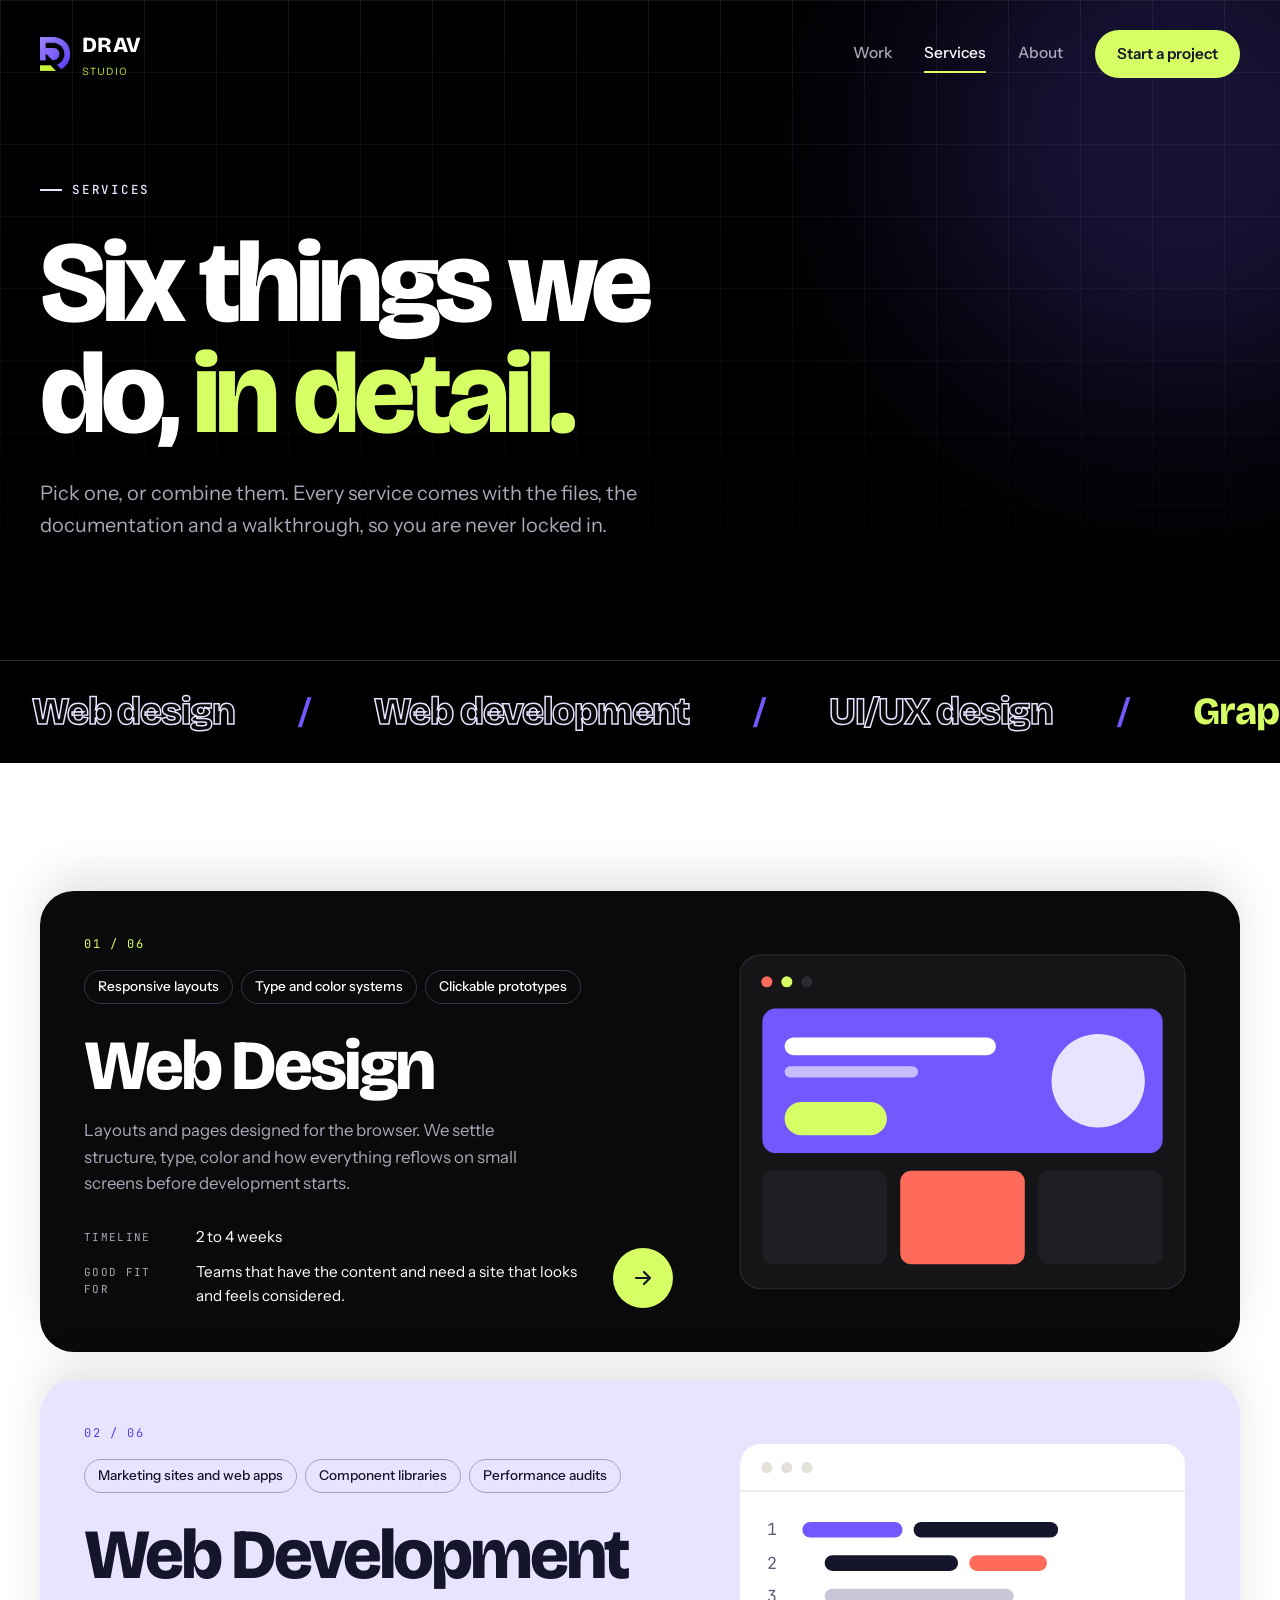
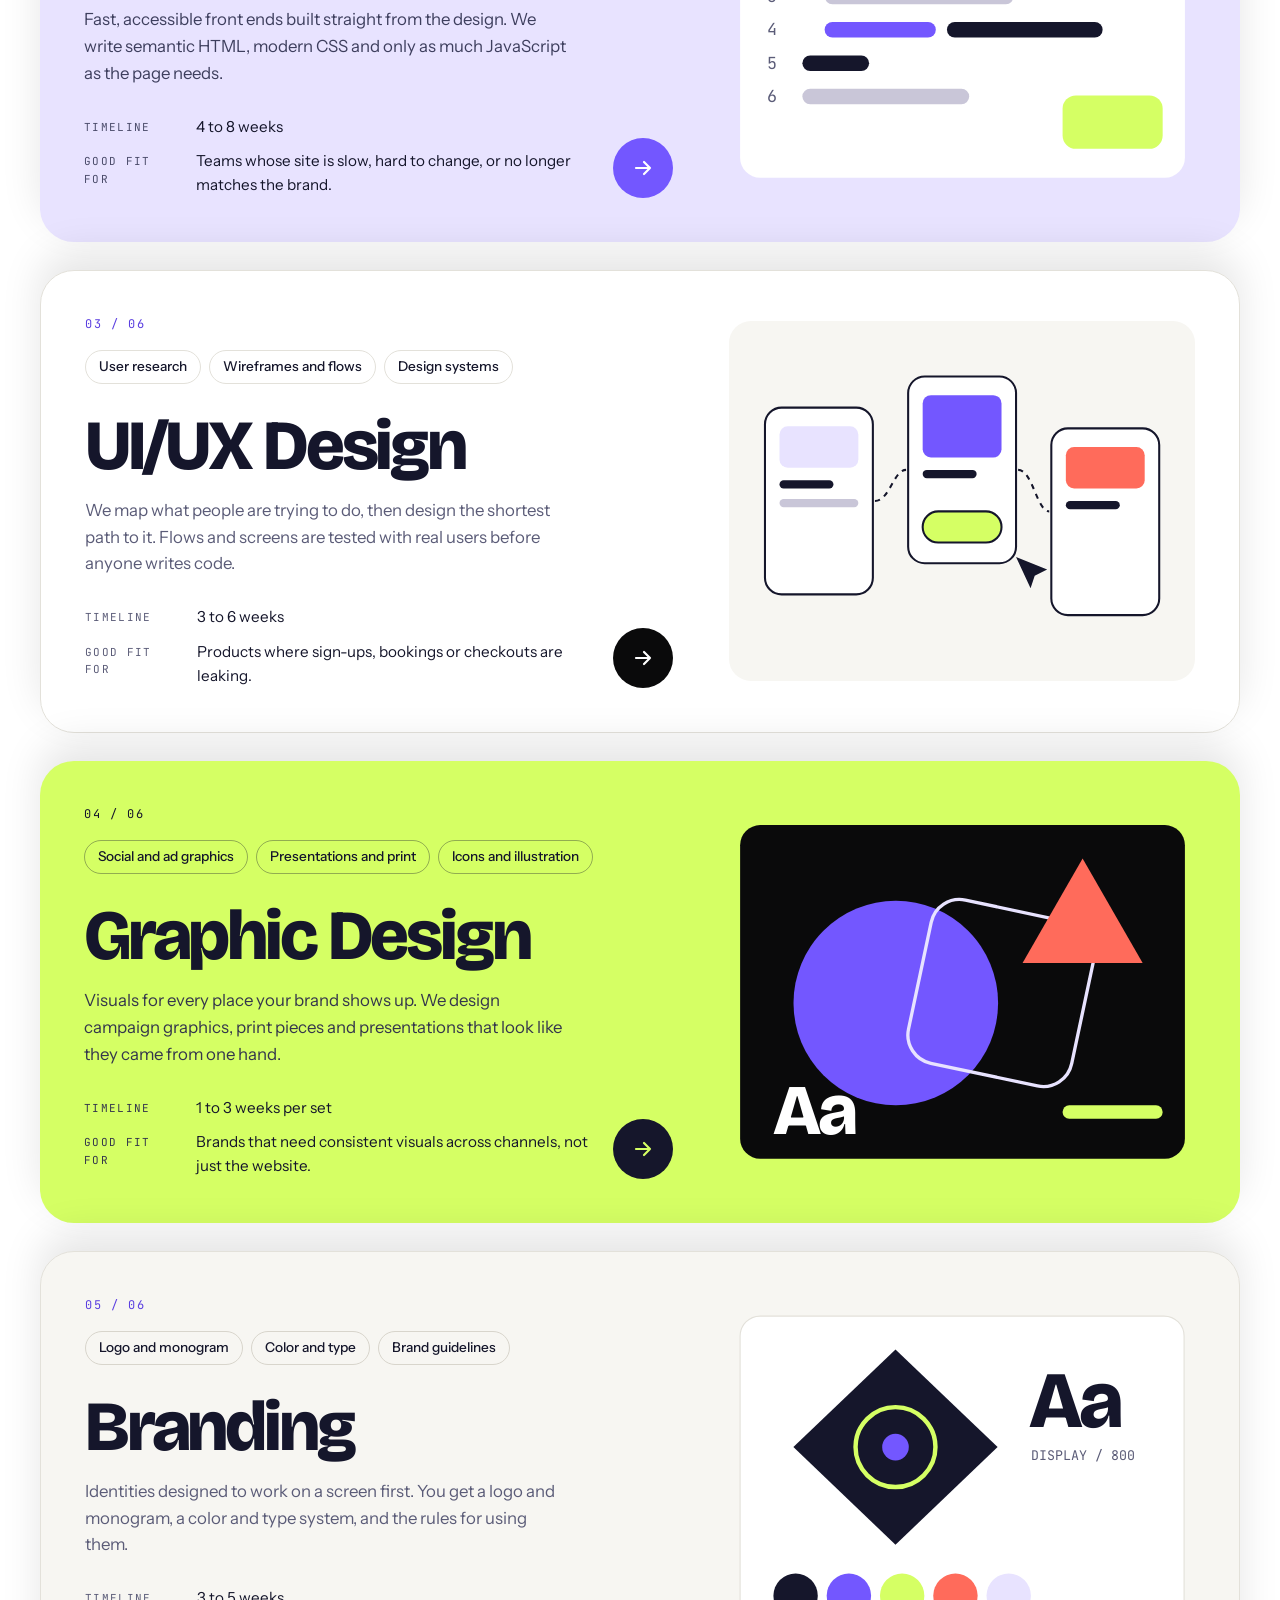
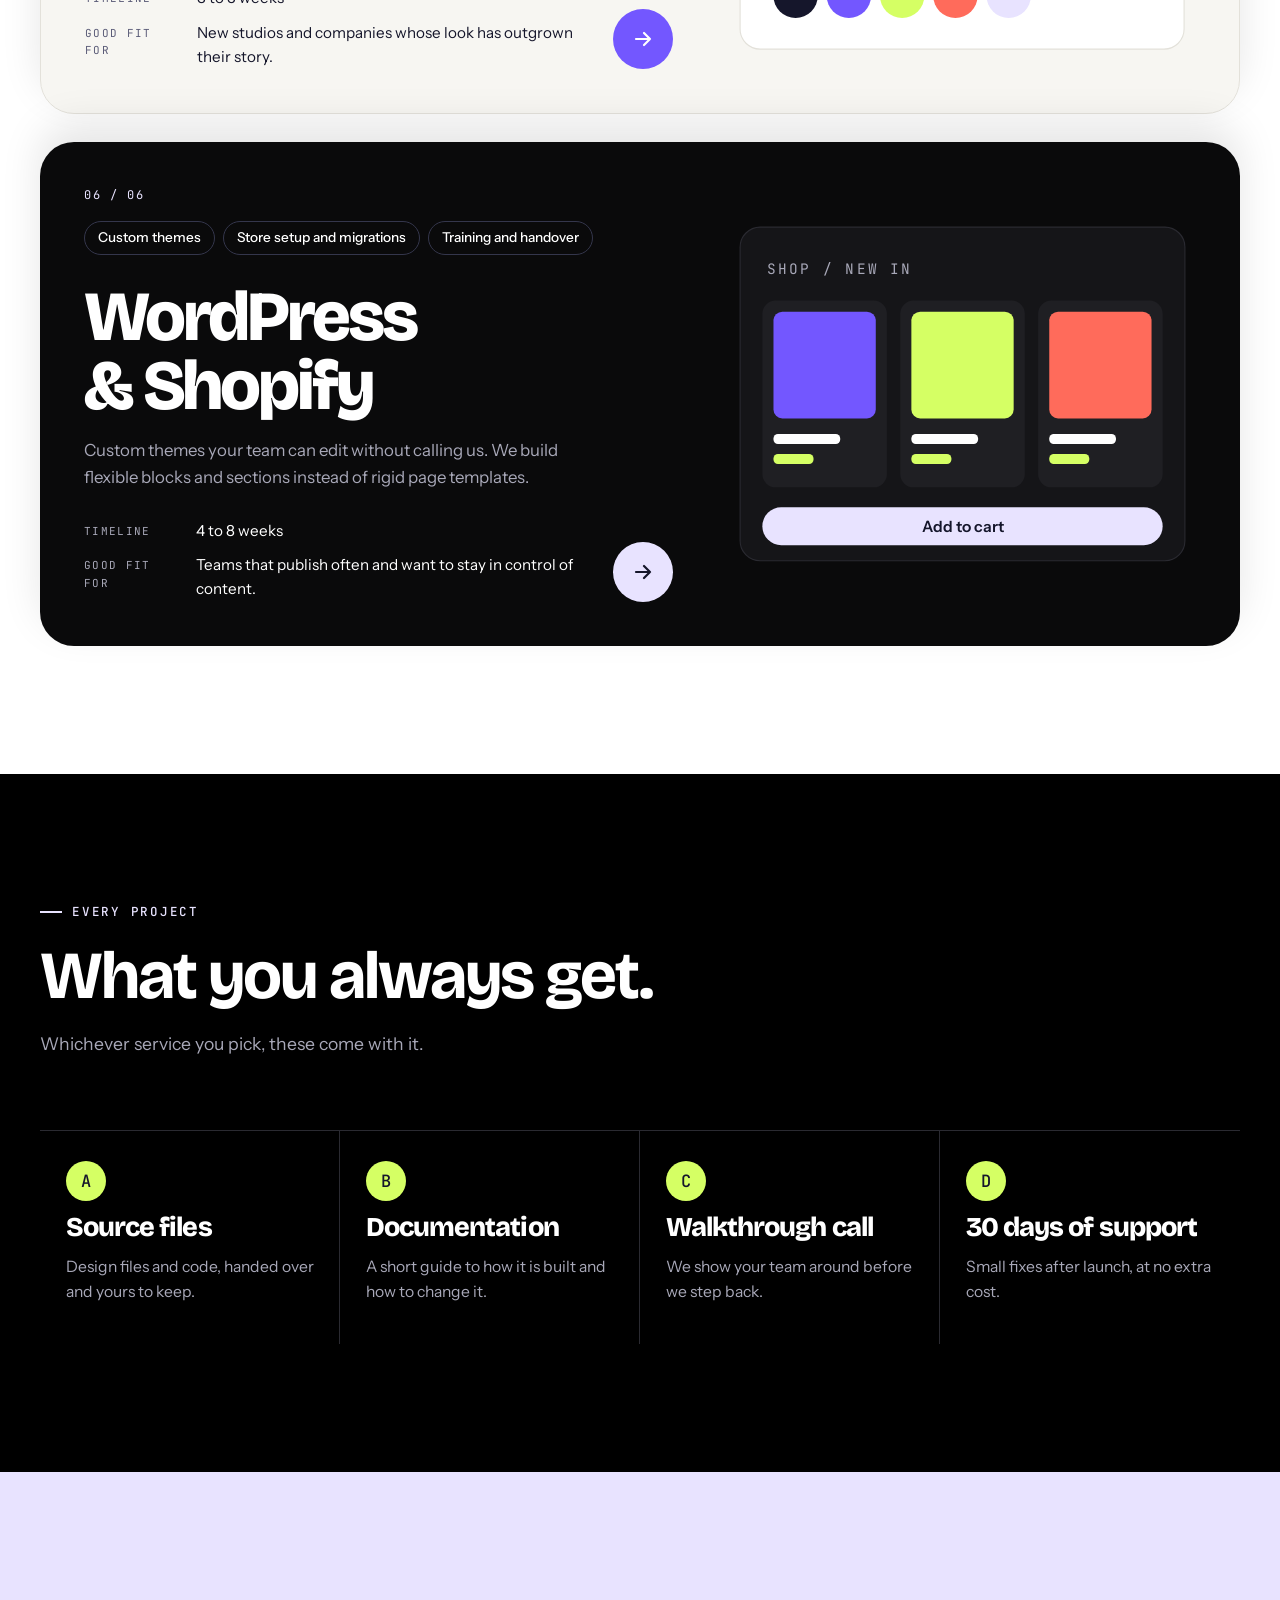
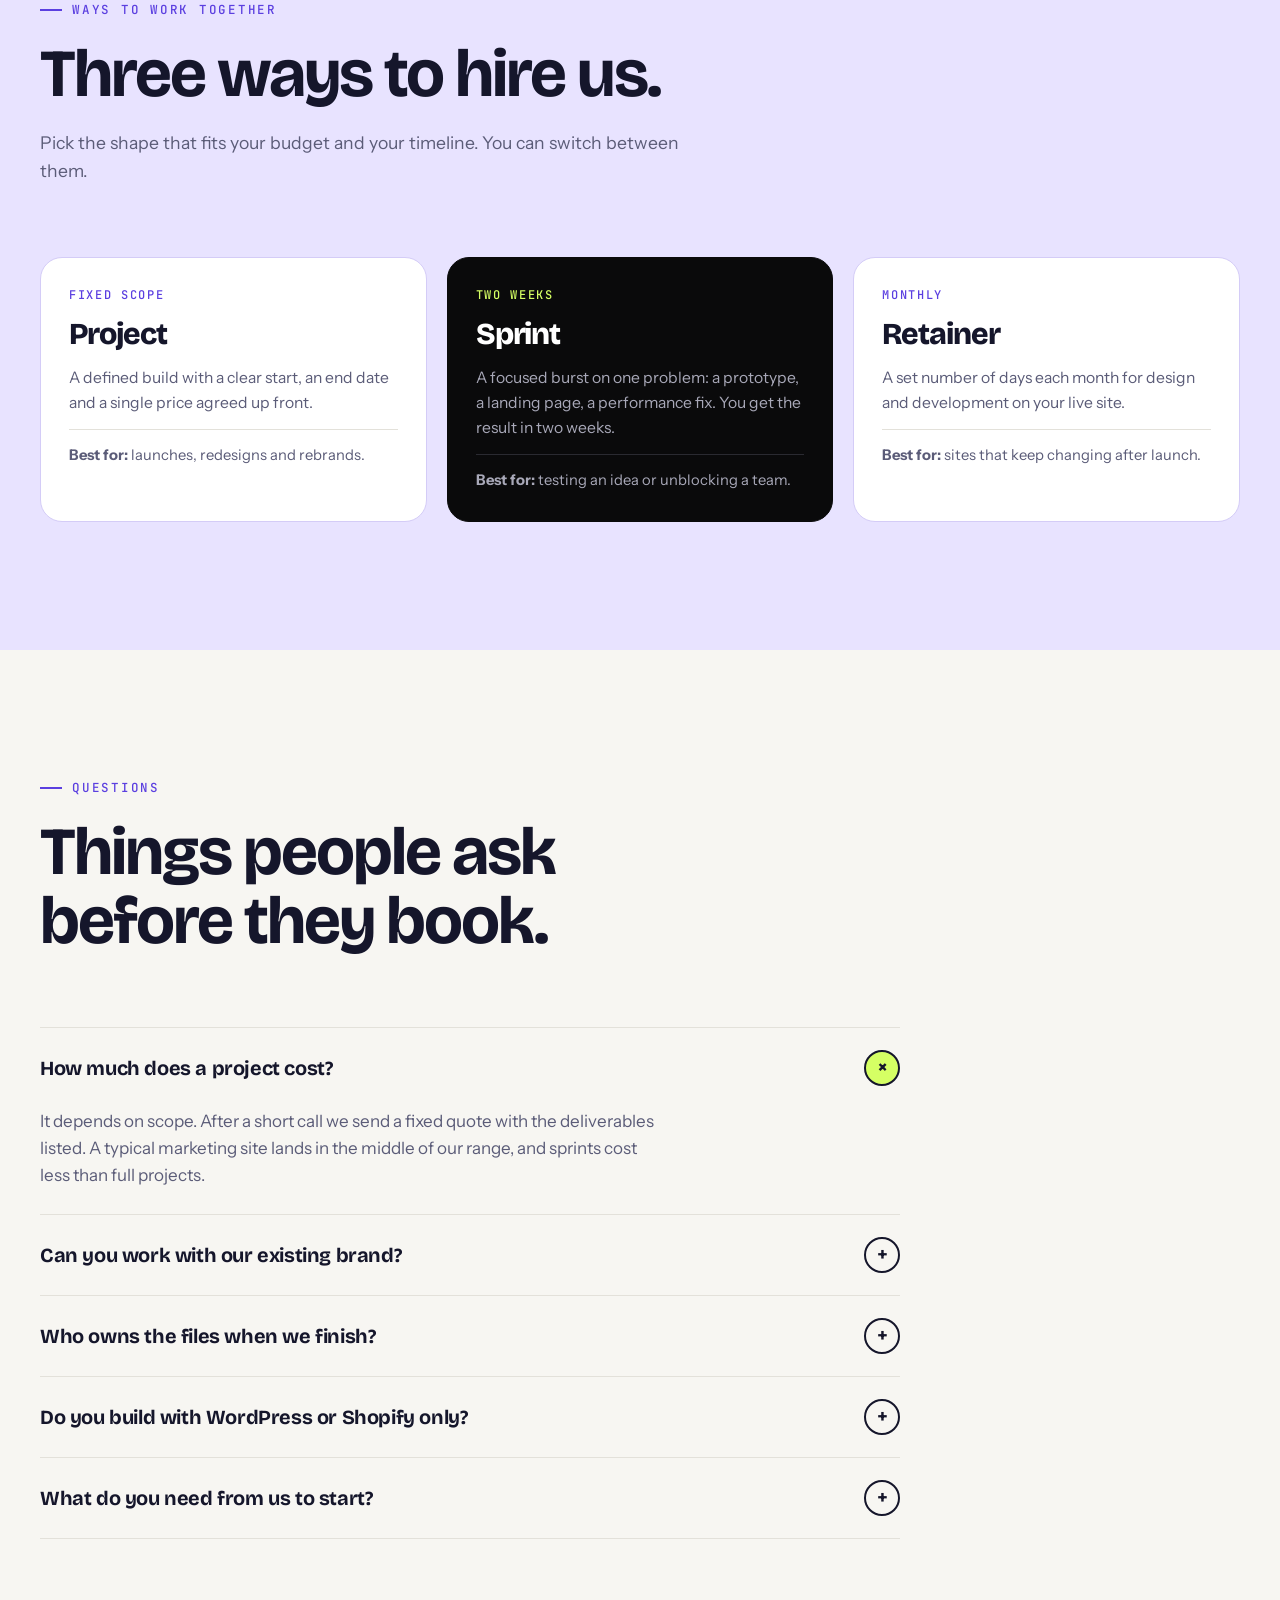
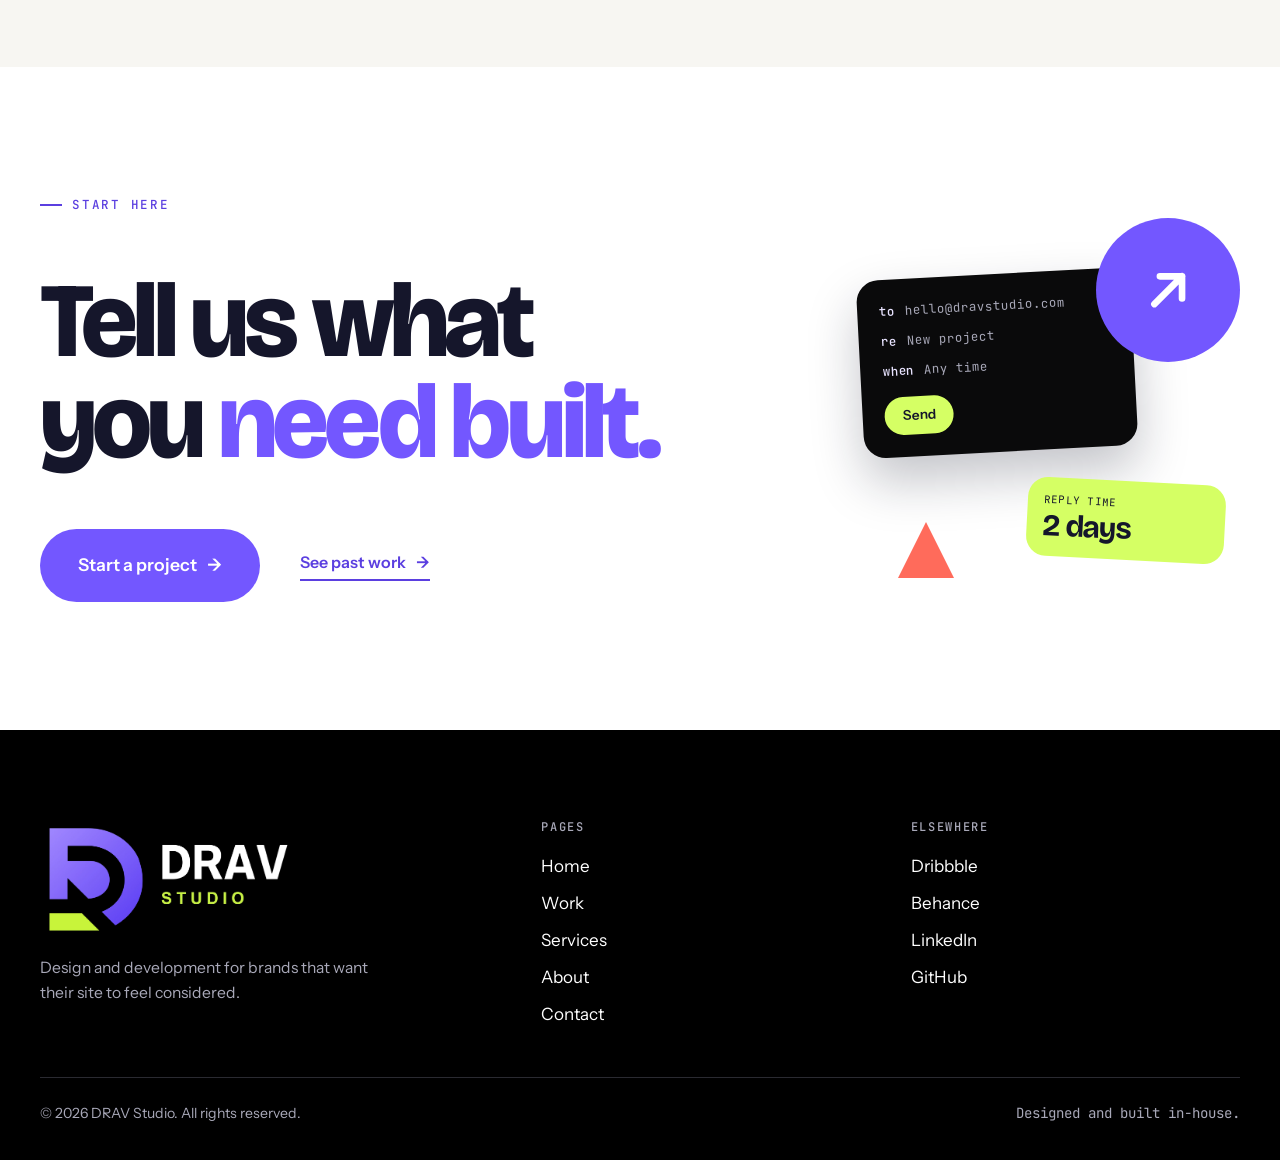
==== commit dabde38c: "Update services.html" ====
--- a/services.html
+++ b/services.html
@@ -40,7 +40,7 @@
     <script src="assets/js/boot.js"></script>
   </head>
   <body>
-    <header class="band hero page-hero theme-dark" id="top">
+    <header class="band hero ssp page-hero theme-dark" id="top">
       <div class="wrap">
         <nav class="nav" aria-label="Main">
              <a class="wordmark" href="index.html" aria-label="DRAV Studio home">
--- a/assets/css/base.css
+++ b/assets/css/base.css
@@ -1061,11 +1061,11 @@
   border-bottom: 1px solid #2a2a31;
 }
 .principle h3 {
-  font-size: 7rem;
-  font-weight: 800;
-  letter-spacing: -0.045em;
-  line-height: 0.98;
-  transition: color 0.2s ease;
+	font-size: 6rem;
+	font-weight: 800;
+	letter-spacing: -0.045em;
+	line-height: 0.98;
+	transition: color 0.2s ease;
 }
 .principle p {
   color: #a8a8b8;
--- a/assets/css/services.css
+++ b/assets/css/services.css
@@ -1,99 +1,405 @@
 /* DRAV Studio: services page styles */
-.lede-dark { color: #A8A8B8; }
-.models { display: flex; flex-wrap: wrap; gap: 20px; }
-.models > * { flex: 1 1 calc((100% - 2 * 20px) / 3 - 1px); min-width: 0; }
-.model .tagline { font-size: 12px; letter-spacing: 0.14em; text-transform: uppercase; color: #5B3FE0; font-weight: 500; }
-.model .fit { padding-top: 14px; border-top: 1px solid #E3E1DA; font-size: 0.92rem; }
-.model.dark { background: #0A0A0B; border-color: #0A0A0B; color: #FFFFFF; }
-.model.dark .tagline { color: #D5FF64; }
-.model.dark p { color: #A8A8B8; }
-.model.dark .fit { border-top-color: #2A2A31; }
-.model.dark:hover { border-color: #D5FF64; }
-.incl { display: flex; flex-wrap: wrap; overflow: hidden; border-top: 1px solid #2A2A31; }
-.incl li { flex: 1 1 240px; min-width: 0; padding: 30px 26px 40px; box-shadow: -1px 0 0 #2A2A31, 0 1px 0 #2A2A31; display: flex; flex-direction: column; gap: 12px; transition: background-color .2s ease; }
-.incl li:hover { background: #151518; }
-.incl .n { width: 40px; height: 40px; border-radius: 50%; background: #D5FF64; color: #15162B; display: flex; align-items: center; justify-content: center; font-weight: 500; }
-.incl h3 { font-size: 1.7rem; font-weight: 800; letter-spacing: -0.035em; line-height: 1.05; }
-.incl p { color: #A8A8B8; font-size: 0.98rem; }
-.st-wrap { display: flex; flex-direction: column; gap: 28px; }
-.st { position: sticky; display: flex; flex-wrap: nowrap; gap: 56px; align-items: stretch; border-radius: 34px; padding: 44px; min-height: 460px; box-shadow: 0 -18px 40px rgba(10,10,11,0.10); }
-.st-1 { top: 84px; }
-.st-2 { top: 106px; }
-.st-3 { top: 128px; }
-.st-4 { top: 150px; }
-.st-5 { top: 172px; }
-.st-6 { top: 194px; }
-.st-text { flex: 1 1 0%; min-width: 0; display: flex; flex-direction: column; justify-content: space-between; gap: 28px; }
-.st-vis { flex: 0 0 42%; min-width: 0; display: flex; align-items: center; justify-content: center; }
-.st-vis svg { width: 100%; height: auto; display: block; max-height: 360px; transition: transform .5s cubic-bezier(.2,.7,.2,1); }
-.st:hover .st-vis svg { transform: translateY(-6px) rotate(-1deg) scale(1.02); }
-.st-top { display: flex; flex-direction: column; gap: 16px; align-items: flex-start; }
-.st-n { font-size: 12px; letter-spacing: 0.14em; text-transform: uppercase; }
-.st-chips { display: flex; flex-wrap: wrap; gap: 8px; }
-.st-chips li { font-size: 0.85rem; font-weight: 500; padding: 5px 13px; border-radius: 999px; border: 1px solid; }
-.st-mid { display: flex; flex-direction: column; gap: 16px; }
-.st h2 { font-size: 4.4rem; font-weight: 800; letter-spacing: -0.045em; line-height: 0.98; }
-.st-desc { font-size: 1.05rem; max-width: 44ch; }
-.st-bot { display: flex; flex-wrap: wrap; align-items: flex-end; justify-content: space-between; gap: 20px; }
-.st-meta { display: flex; flex-direction: column; gap: 10px; margin: 0; flex: 1 1 260px; min-width: 0; }
-.st-meta div { display: flex; gap: 16px; }
-.st-meta dt { flex: 0 0 96px; font-size: 11px; letter-spacing: 0.12em; text-transform: uppercase; padding-top: 4px; }
-.st-meta dd { margin: 0; flex: 1 1 0%; min-width: 0; font-size: 0.95rem; }
-.st-go { flex: none; width: 60px; height: 60px; border-radius: 50%; display: flex; align-items: center; justify-content: center; transition: transform .25s ease, border-radius .25s ease; }
-.st-go svg { width: 24px; height: 24px; }
-.st-go:hover { transform: scale(1.12) rotate(-45deg); }
-.st-1, .st-6 { background: #0A0A0B; color: #FFFFFF; }
-.st-1 .st-n { color: #D5FF64; }
-.st-6 .st-n { color: #E8E3FF; }
-.st-1 .st-desc, .st-6 .st-desc { color: #A8A8B8; }
-.st-1 .st-chips li, .st-6 .st-chips li { border-color: #34364C; }
-.st-1 .st-meta dt, .st-6 .st-meta dt { color: #A8A8B8; }
-.st-1 .st-go { background: #D5FF64; color: #15162B; }
-.st-6 .st-go { background: #E8E3FF; color: #15162B; }
-.st-2 { background: #E8E3FF; color: #15162B; }
-.st-2 .st-n { color: #5B3FE0; }
-.st-2 .st-desc { color: #3E3F5E; }
-.st-2 .st-chips li { border-color: rgba(21,22,43,0.3); }
-.st-2 .st-meta dt { color: #4A4B6A; }
-.st-2 .st-go { background: #7357FF; color: #FFFFFF; }
-.st-3 { background: #FFFFFF; color: #15162B; border: 1px solid #E3E1DA; }
-.st-3 .st-n { color: #5B3FE0; }
-.st-3 .st-desc { color: #5B5C78; }
-.st-3 .st-chips li { border-color: #E3E1DA; }
-.st-3 .st-meta dt { color: #5B5C78; }
-.st-3 .st-go { background: #0A0A0B; color: #FFFFFF; }
-.st-3 .st-vis svg { background: #F7F6F2; border-radius: 22px; padding: 14px; }
-.st-4 { background: #D5FF64; color: #15162B; }
-.st-4 .st-n { color: #15162B; }
-.st-4 .st-desc { color: #34364C; }
-.st-4 .st-chips li { border-color: rgba(21,22,43,0.35); }
-.st-4 .st-meta dt { color: #34364C; }
-.st-4 .st-go { background: #15162B; color: #D5FF64; }
-.st-5 { background: #F7F6F2; color: #15162B; border: 1px solid #E3E1DA; }
-.st-5 .st-n { color: #5B3FE0; }
-.st-5 .st-desc { color: #5B5C78; }
-.st-5 .st-chips li { border-color: #D8D5CC; }
-.st-5 .st-meta dt { color: #5B5C78; }
-.st-5 .st-go { background: #7357FF; color: #FFFFFF; }
-.theme-white .st-1 a:focus-visible, .theme-white .st-6 a:focus-visible { outline-color: #D5FF64; }
+.lede-dark {
+  color: #a8a8b8;
+}
+.ssp {
+  padding-bottom: 0px !important;
+}
+.models {
+  display: flex;
+  flex-wrap: wrap;
+  gap: 20px;
+}
+.models > * {
+  flex: 1 1 calc((100% - 2 * 20px) / 3 - 1px);
+  min-width: 0;
+}
+.model .tagline {
+  font-size: 12px;
+  letter-spacing: 0.14em;
+  text-transform: uppercase;
+  color: #5b3fe0;
+  font-weight: 500;
+}
+.model .fit {
+  padding-top: 14px;
+  border-top: 1px solid #e3e1da;
+  font-size: 0.92rem;
+}
+.model.dark {
+  background: #0a0a0b;
+  border-color: #0a0a0b;
+  color: #ffffff;
+}
+.model.dark .tagline {
+  color: #d5ff64;
+}
+.model.dark p {
+  color: #a8a8b8;
+}
+.model.dark .fit {
+  border-top-color: #2a2a31;
+}
+.model.dark:hover {
+  border-color: #d5ff64;
+}
+.incl {
+  display: flex;
+  flex-wrap: wrap;
+  overflow: hidden;
+  border-top: 1px solid #2a2a31;
+}
+.incl li {
+  flex: 1 1 240px;
+  min-width: 0;
+  padding: 30px 26px 40px;
+  box-shadow:
+    -1px 0 0 #2a2a31,
+    0 1px 0 #2a2a31;
+  display: flex;
+  flex-direction: column;
+  gap: 12px;
+  transition: background-color 0.2s ease;
+}
+.incl li:hover {
+  background: #151518;
+}
+.incl .n {
+  width: 40px;
+  height: 40px;
+  border-radius: 50%;
+  background: #d5ff64;
+  color: #15162b;
+  display: flex;
+  align-items: center;
+  justify-content: center;
+  font-weight: 500;
+}
+.incl h3 {
+  font-size: 1.7rem;
+  font-weight: 800;
+  letter-spacing: -0.035em;
+  line-height: 1.05;
+}
+.incl p {
+  color: #a8a8b8;
+  font-size: 0.98rem;
+}
+.st-wrap {
+  display: flex;
+  flex-direction: column;
+  gap: 28px;
+}
+.st {
+  position: sticky;
+  display: flex;
+  flex-wrap: nowrap;
+  gap: 56px;
+  align-items: stretch;
+  border-radius: 34px;
+  padding: 44px;
+  min-height: 460px;
+  box-shadow: 0 -18px 40px rgba(10, 10, 11, 0.1);
+}
+.st-1 {
+  top: 84px;
+}
+.st-2 {
+  top: 106px;
+}
+.st-3 {
+  top: 128px;
+}
+.st-4 {
+  top: 150px;
+}
+.st-5 {
+  top: 172px;
+}
+.st-6 {
+  top: 194px;
+}
+.st-text {
+  flex: 1 1 0%;
+  min-width: 0;
+  display: flex;
+  flex-direction: column;
+  justify-content: space-between;
+  gap: 28px;
+}
+.st-vis {
+  flex: 0 0 42%;
+  min-width: 0;
+  display: flex;
+  align-items: center;
+  justify-content: center;
+}
+.st-vis svg {
+  width: 100%;
+  height: auto;
+  display: block;
+  max-height: 360px;
+  transition: transform 0.5s cubic-bezier(0.2, 0.7, 0.2, 1);
+}
+.st:hover .st-vis svg {
+  transform: translateY(-6px) rotate(-1deg) scale(1.02);
+}
+.st-top {
+  display: flex;
+  flex-direction: column;
+  gap: 16px;
+  align-items: flex-start;
+}
+.st-n {
+  font-size: 12px;
+  letter-spacing: 0.14em;
+  text-transform: uppercase;
+}
+.st-chips {
+  display: flex;
+  flex-wrap: wrap;
+  gap: 8px;
+}
+.st-chips li {
+  font-size: 0.85rem;
+  font-weight: 500;
+  padding: 5px 13px;
+  border-radius: 999px;
+  border: 1px solid;
+}
+.st-mid {
+  display: flex;
+  flex-direction: column;
+  gap: 16px;
+}
+.st h2 {
+  font-size: 4.4rem;
+  font-weight: 800;
+  letter-spacing: -0.045em;
+  line-height: 0.98;
+}
+.st-desc {
+  font-size: 1.05rem;
+  max-width: 44ch;
+}
+.st-bot {
+  display: flex;
+  flex-wrap: wrap;
+  align-items: flex-end;
+  justify-content: space-between;
+  gap: 20px;
+}
+.st-meta {
+  display: flex;
+  flex-direction: column;
+  gap: 10px;
+  margin: 0;
+  flex: 1 1 260px;
+  min-width: 0;
+}
+.st-meta div {
+  display: flex;
+  gap: 16px;
+}
+.st-meta dt {
+  flex: 0 0 96px;
+  font-size: 11px;
+  letter-spacing: 0.12em;
+  text-transform: uppercase;
+  padding-top: 4px;
+}
+.st-meta dd {
+  margin: 0;
+  flex: 1 1 0%;
+  min-width: 0;
+  font-size: 0.95rem;
+}
+.st-go {
+  flex: none;
+  width: 60px;
+  height: 60px;
+  border-radius: 50%;
+  display: flex;
+  align-items: center;
+  justify-content: center;
+  transition:
+    transform 0.25s ease,
+    border-radius 0.25s ease;
+}
+.st-go svg {
+  width: 24px;
+  height: 24px;
+}
+.st-go:hover {
+  transform: scale(1.12) rotate(-45deg);
+}
+.st-1,
+.st-6 {
+  background: #0a0a0b;
+  color: #ffffff;
+}
+.st-1 .st-n {
+  color: #d5ff64;
+}
+.st-6 .st-n {
+  color: #e8e3ff;
+}
+.st-1 .st-desc,
+.st-6 .st-desc {
+  color: #a8a8b8;
+}
+.st-1 .st-chips li,
+.st-6 .st-chips li {
+  border-color: #34364c;
+}
+.st-1 .st-meta dt,
+.st-6 .st-meta dt {
+  color: #a8a8b8;
+}
+.st-1 .st-go {
+  background: #d5ff64;
+  color: #15162b;
+}
+.st-6 .st-go {
+  background: #e8e3ff;
+  color: #15162b;
+}
+.st-2 {
+  background: #e8e3ff;
+  color: #15162b;
+}
+.st-2 .st-n {
+  color: #5b3fe0;
+}
+.st-2 .st-desc {
+  color: #3e3f5e;
+}
+.st-2 .st-chips li {
+  border-color: rgba(21, 22, 43, 0.3);
+}
+.st-2 .st-meta dt {
+  color: #4a4b6a;
+}
+.st-2 .st-go {
+  background: #7357ff;
+  color: #ffffff;
+}
+.st-3 {
+  background: #ffffff;
+  color: #15162b;
+  border: 1px solid #e3e1da;
+}
+.st-3 .st-n {
+  color: #5b3fe0;
+}
+.st-3 .st-desc {
+  color: #5b5c78;
+}
+.st-3 .st-chips li {
+  border-color: #e3e1da;
+}
+.st-3 .st-meta dt {
+  color: #5b5c78;
+}
+.st-3 .st-go {
+  background: #0a0a0b;
+  color: #ffffff;
+}
+.st-3 .st-vis svg {
+  background: #f7f6f2;
+  border-radius: 22px;
+  padding: 14px;
+}
+.st-4 {
+  background: #d5ff64;
+  color: #15162b;
+}
+.st-4 .st-n {
+  color: #15162b;
+}
+.st-4 .st-desc {
+  color: #34364c;
+}
+.st-4 .st-chips li {
+  border-color: rgba(21, 22, 43, 0.35);
+}
+.st-4 .st-meta dt {
+  color: #34364c;
+}
+.st-4 .st-go {
+  background: #15162b;
+  color: #d5ff64;
+}
+.st-5 {
+  background: #f7f6f2;
+  color: #15162b;
+  border: 1px solid #e3e1da;
+}
+.st-5 .st-n {
+  color: #5b3fe0;
+}
+.st-5 .st-desc {
+  color: #5b5c78;
+}
+.st-5 .st-chips li {
+  border-color: #d8d5cc;
+}
+.st-5 .st-meta dt {
+  color: #5b5c78;
+}
+.st-5 .st-go {
+  background: #7357ff;
+  color: #ffffff;
+}
+.theme-white .st-1 a:focus-visible,
+.theme-white .st-6 a:focus-visible {
+  outline-color: #d5ff64;
+}
 @media (prefers-reduced-motion: reduce) {
-  .st-vis svg, .st-go { transition: none; }
+  .st-vis svg,
+  .st-go {
+    transition: none;
+  }
 }
 /* ===== max-width breakpoints, widest to narrowest ===== */
 @media (max-width: 1100px) {
-  .st { gap: 40px; padding: 34px; }
-  .st h2 { font-size: 3.4rem; }
+  .st {
+    gap: 40px;
+    padding: 34px;
+  }
+  .st h2 {
+    font-size: 3.4rem;
+  }
 }
 @media (max-width: 1040px) {
-  .models > :nth-child(n) { flex: 1 1 100%; min-width: 0; }
+  .models > :nth-child(n) {
+    flex: 1 1 100%;
+    min-width: 0;
+  }
 }
 @media (max-width: 900px) {
-  .st { position: static; flex-wrap: wrap; min-height: 0; box-shadow: none; }
-  .st-text { flex: 1 1 100%; }
-  .st-vis { flex: 1 1 100%; }
-  .st-vis svg { max-height: 280px; }
+  .st {
+    position: static;
+    flex-wrap: wrap;
+    min-height: 0;
+    box-shadow: none;
+  }
+  .st-text {
+    flex: 1 1 100%;
+  }
+  .st-vis {
+    flex: 1 1 100%;
+  }
+  .st-vis svg {
+    max-height: 280px;
+  }
 }
 @media (max-width: 620px) {
-  .st { gap: 24px; padding: 24px; }
-  .st h2 { font-size: 2.4rem; }
-}
+  .st {
+    gap: 24px;
+    padding: 24px;
+  }
+  .st h2 {
+    font-size: 2.4rem;
+  }
+}
